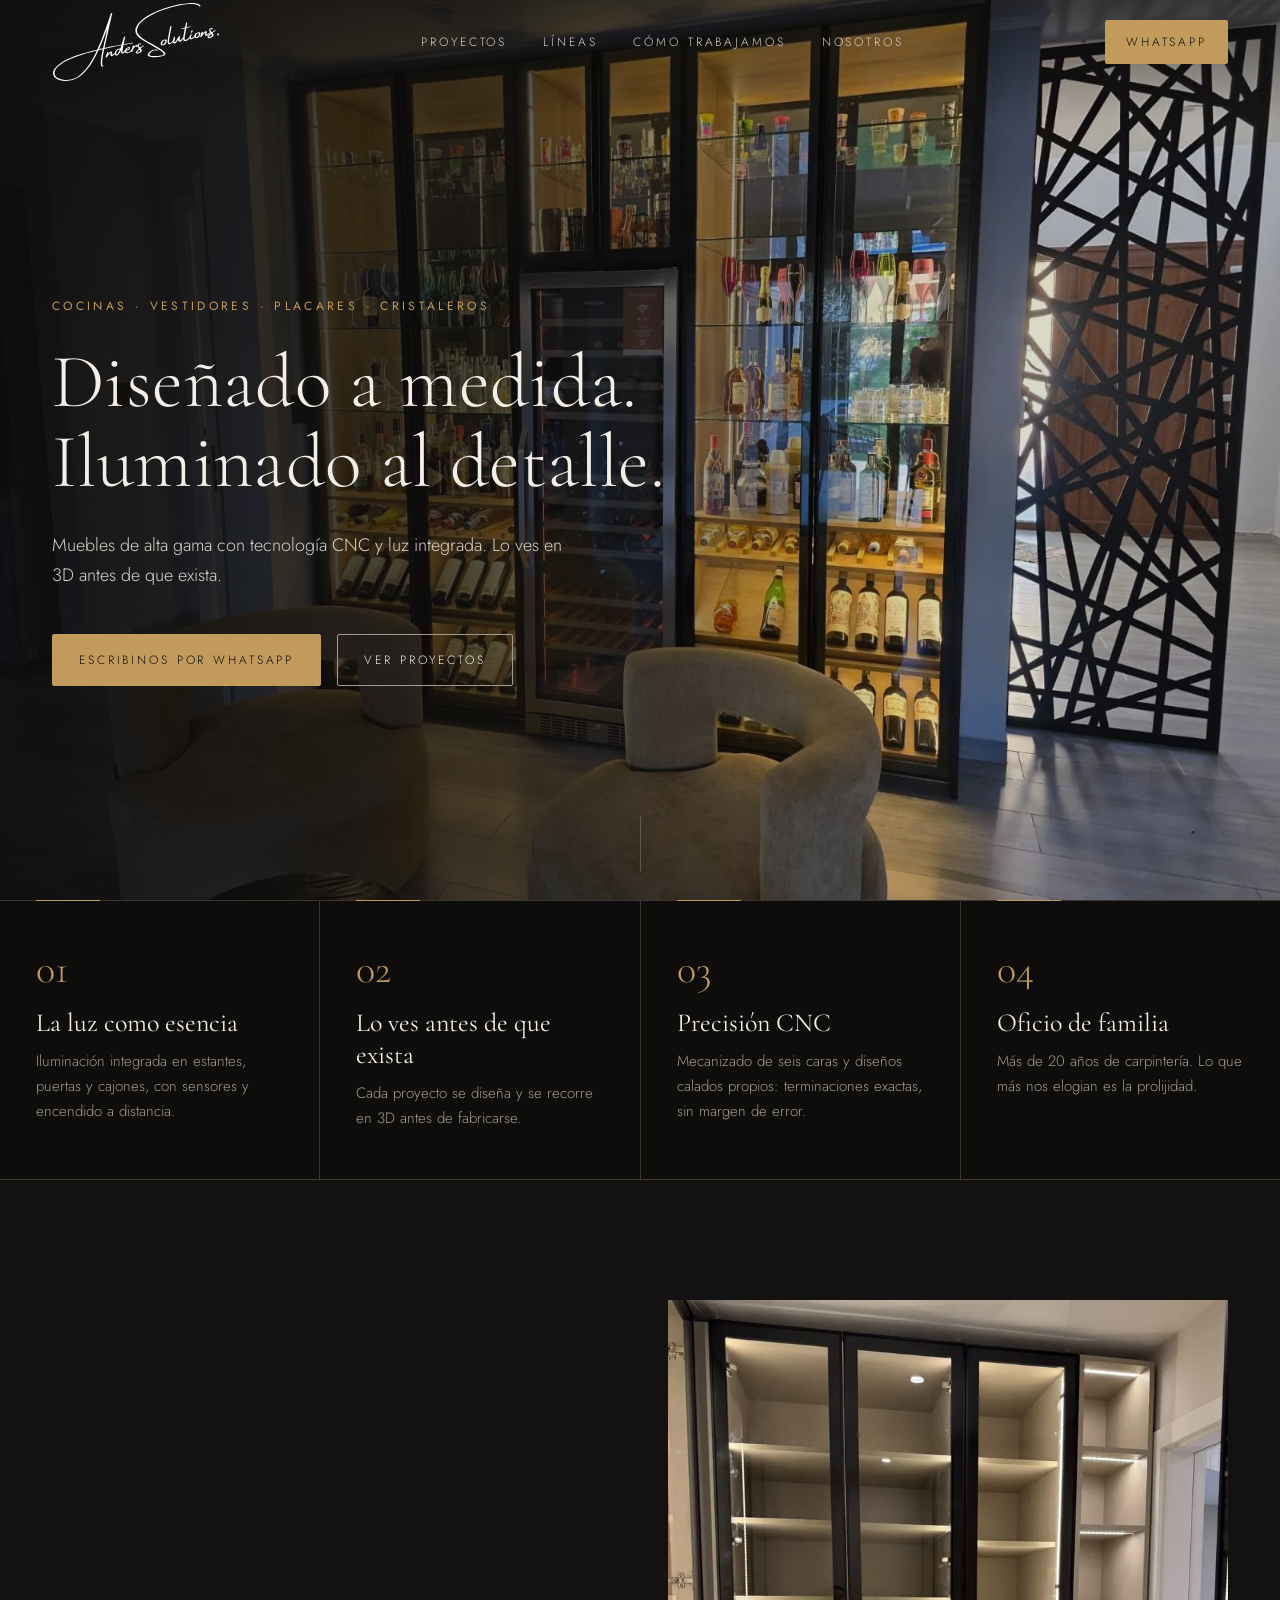
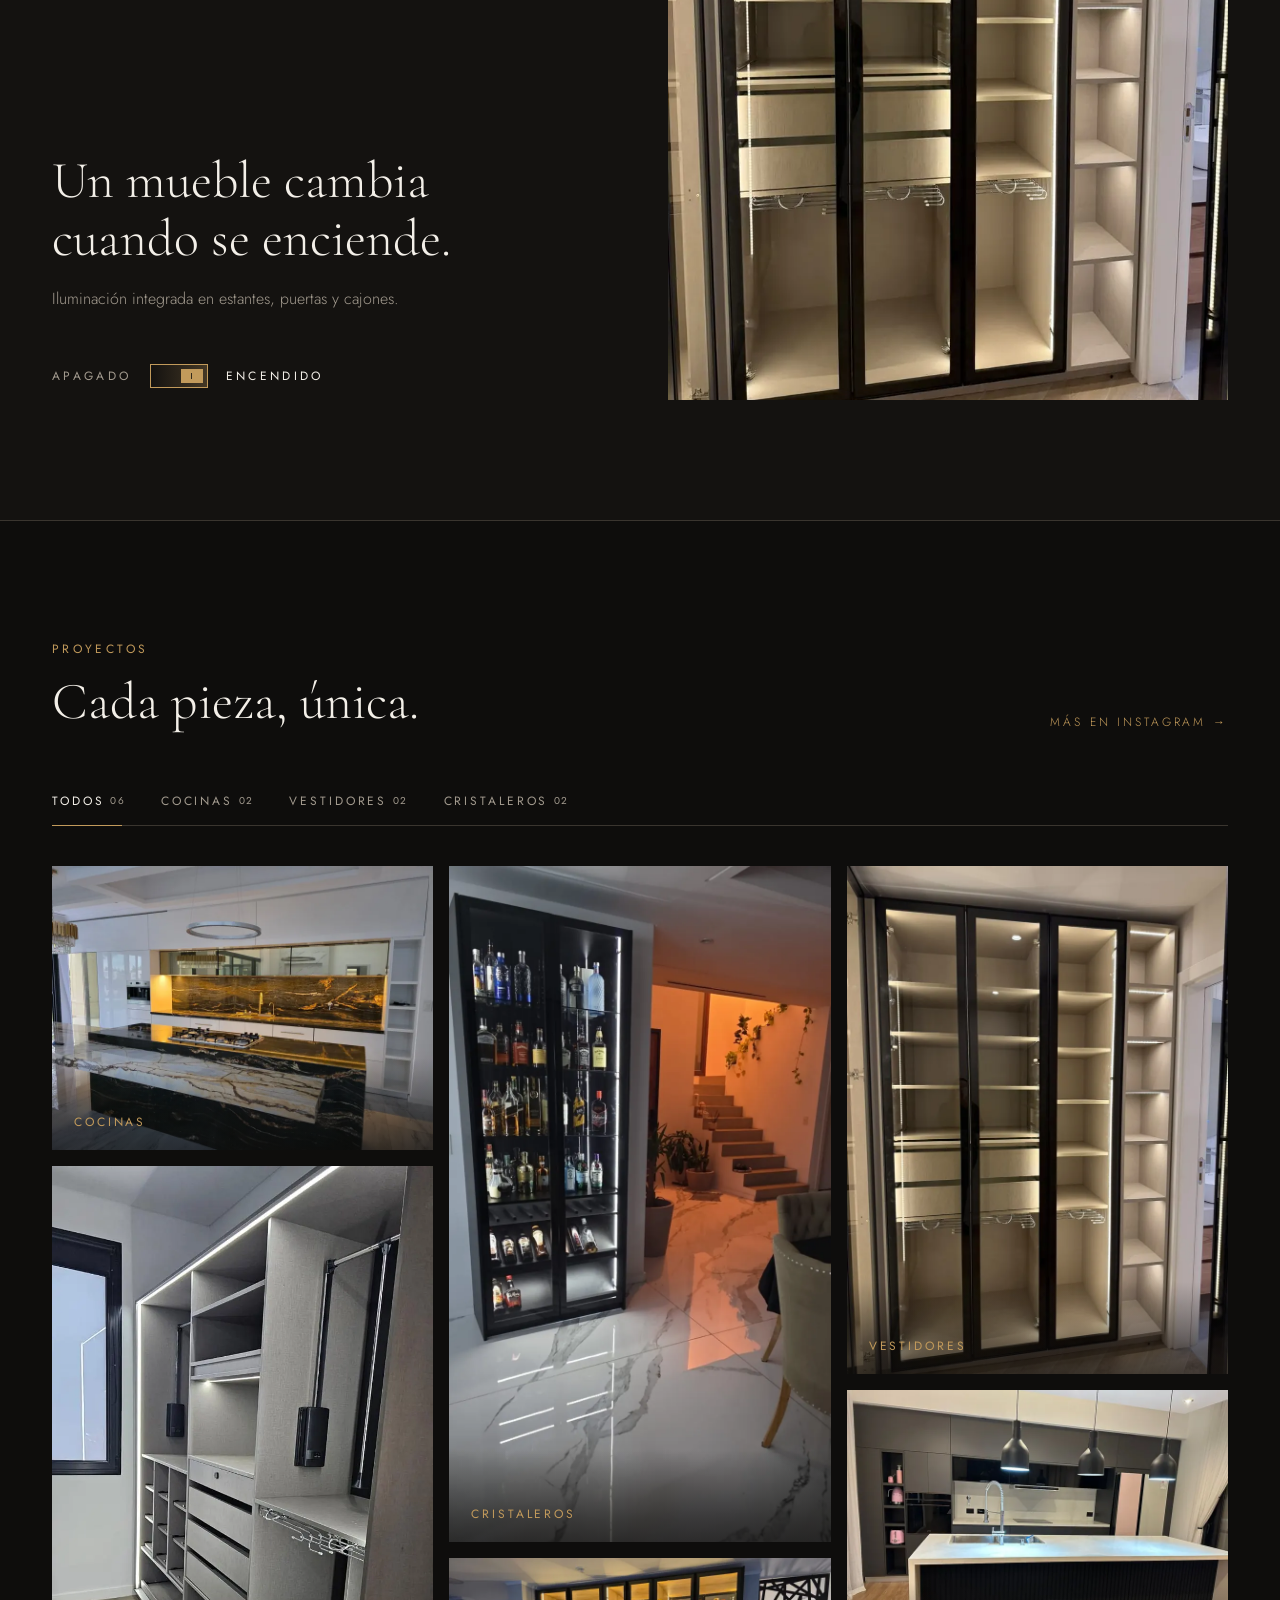
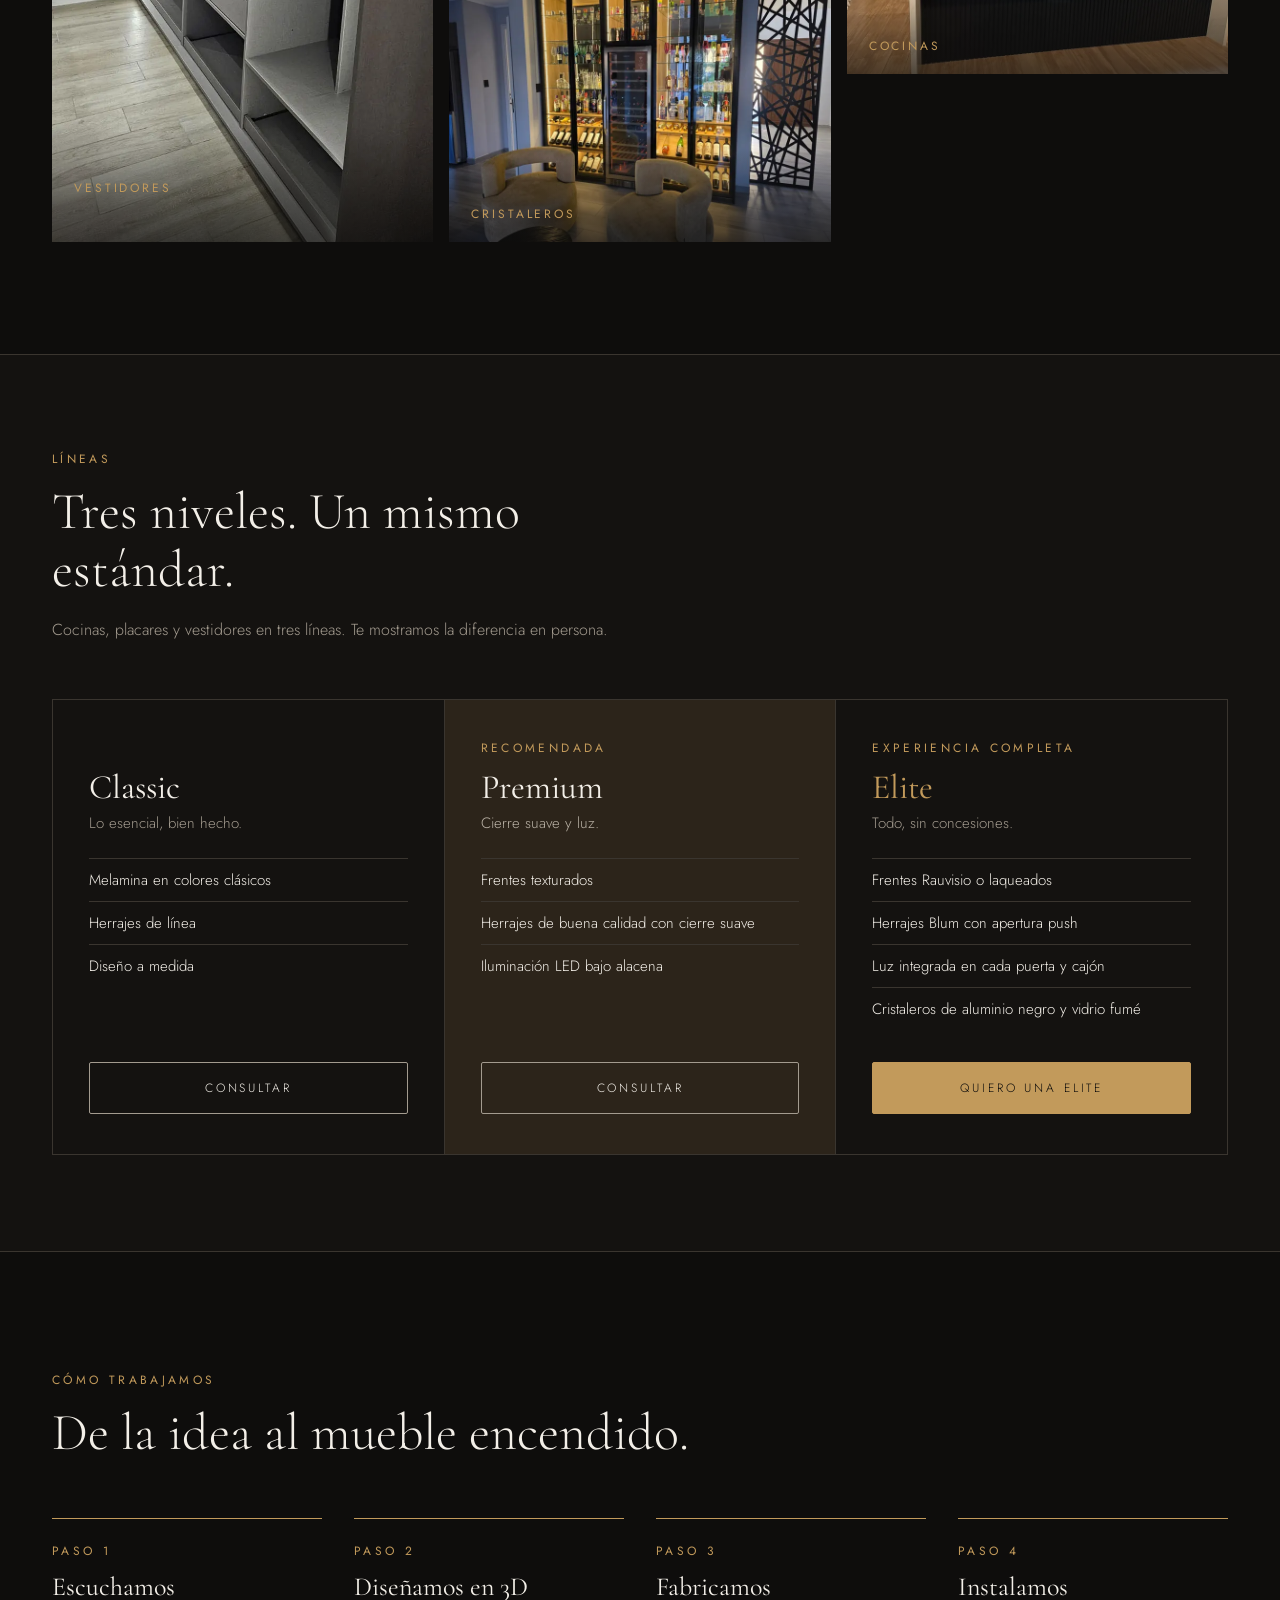
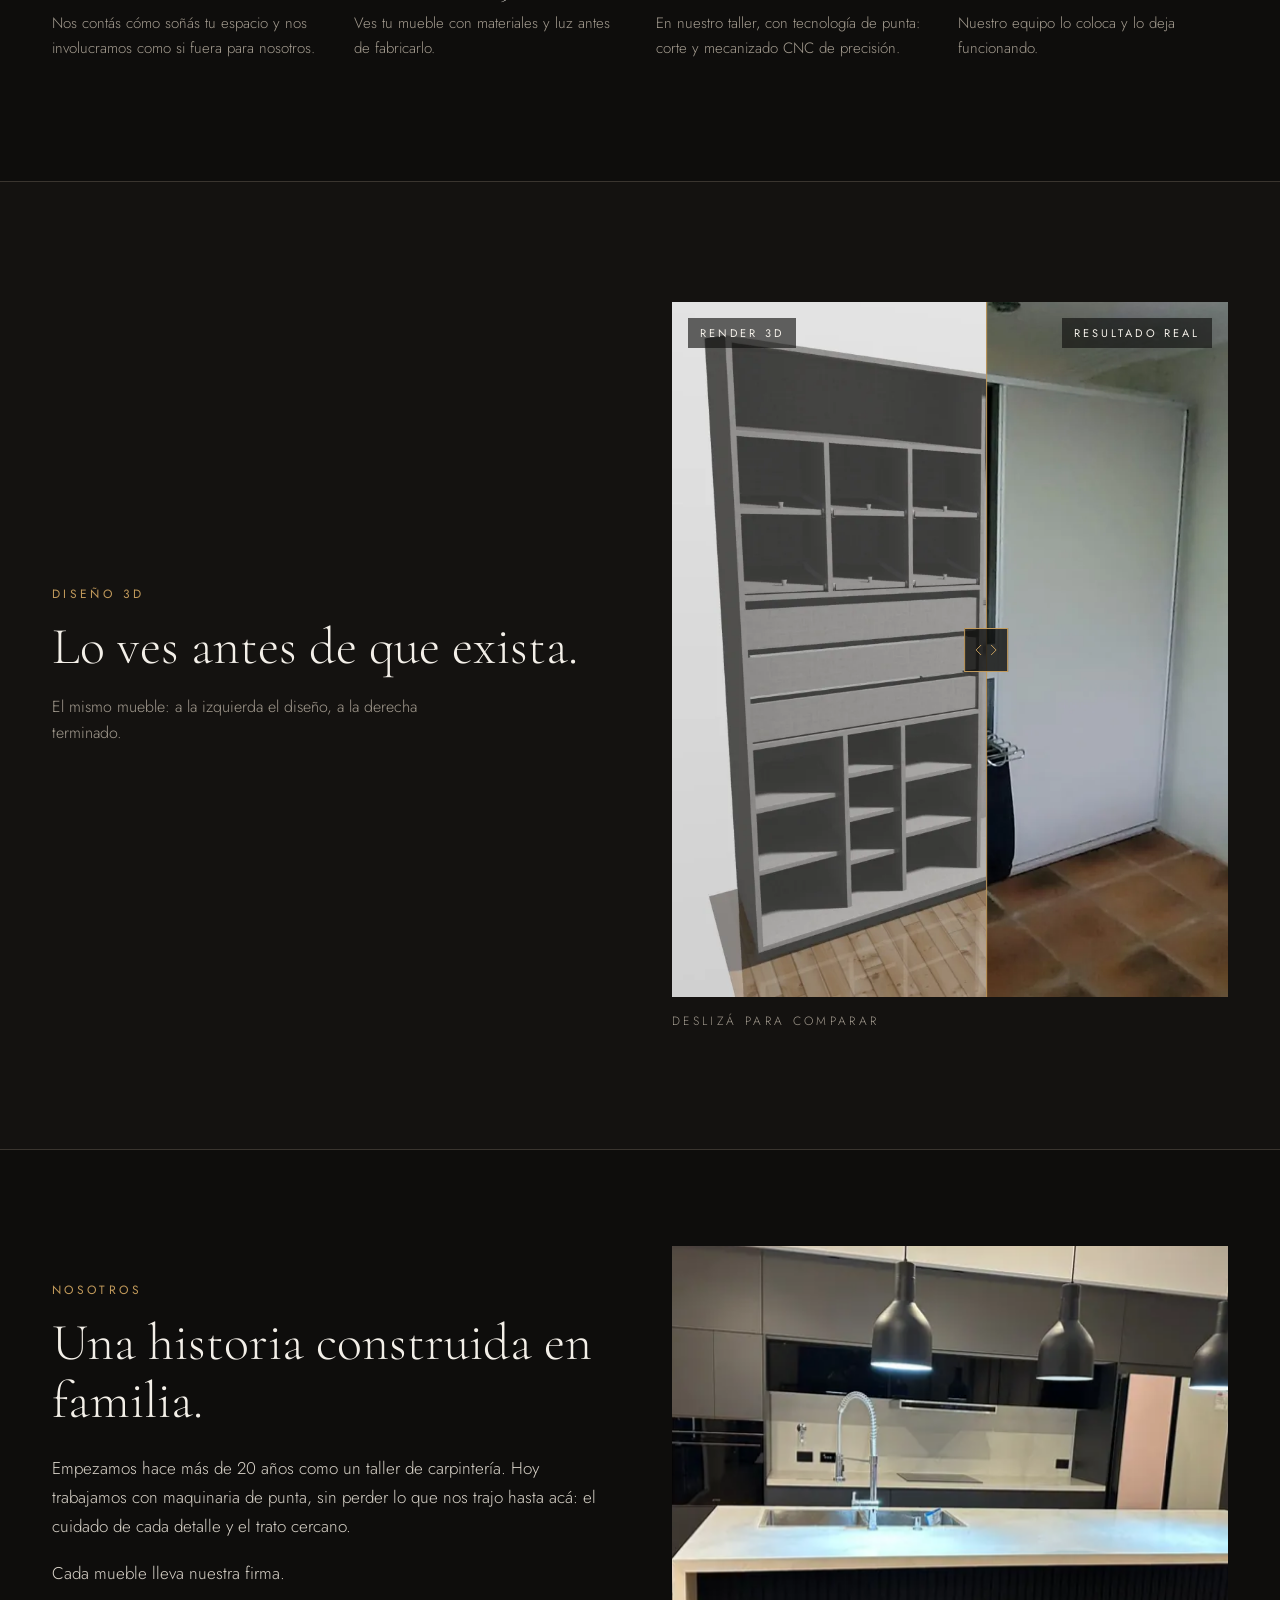
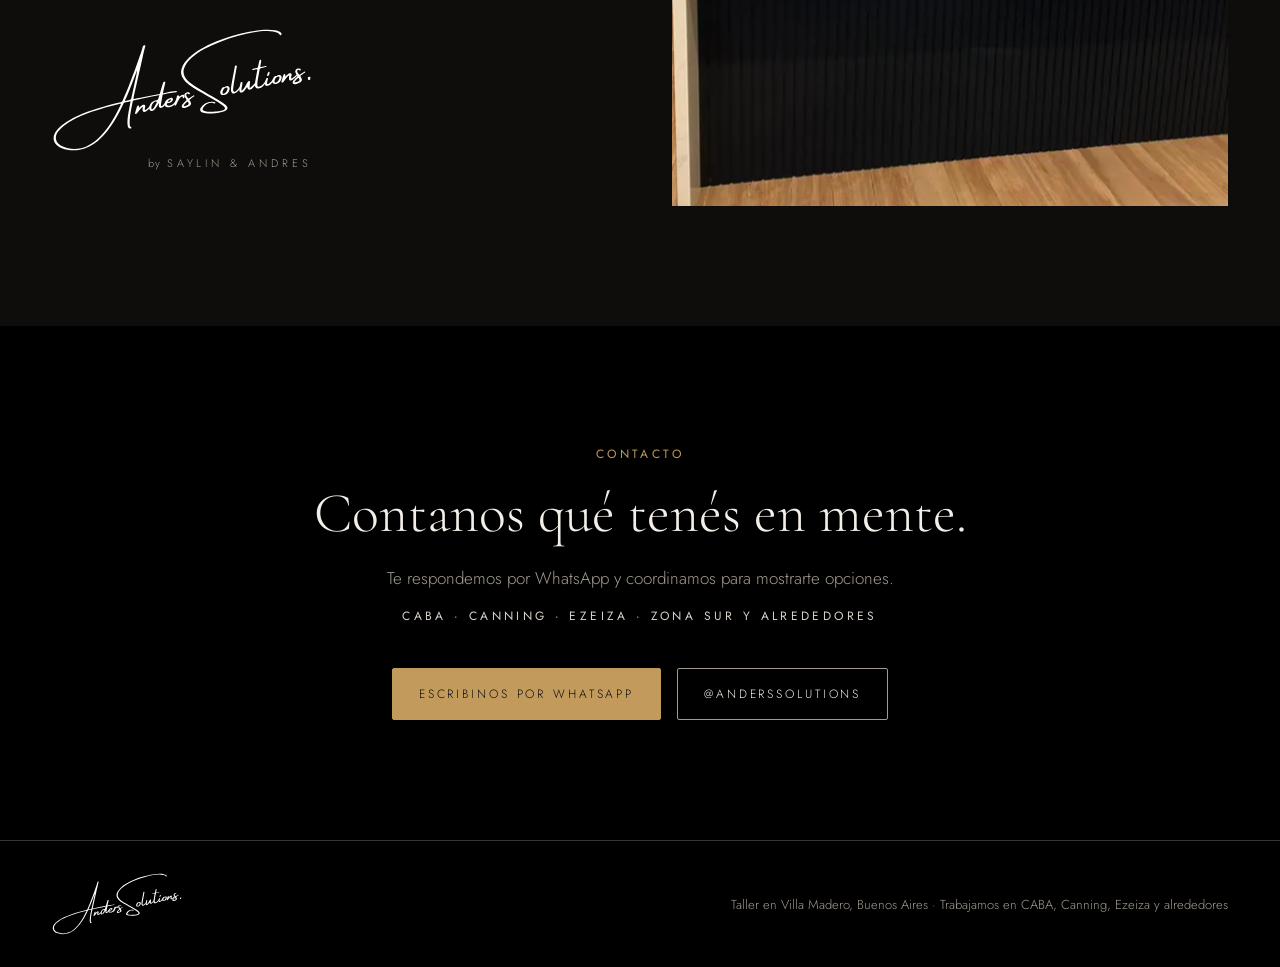
==== index.html @ 8dcca41d "Web más visual y dinámica: animaciones, menú móvil, galería, luz y comparador 3D - CSS y JS en archi" ====
<!doctype html>
<html lang="es">
<head>
<meta charset="utf-8">
<meta name="viewport" content="width=device-width, initial-scale=1">
<title>AndersSolutions — Muebles a medida de alta gama</title>
<meta name="description" content="Muebles de cocina, vestidores, placares y cristaleros a medida, de alta gama. Tecnología CNC, luz integrada y diseño en 3D. CABA, Canning, Ezeiza y zona sur.">
<meta name="theme-color" content="#0e0d0c">
<link rel="icon" type="image/png" href="img/favicon.png">
<link rel="canonical" href="https://anderssolutions.com.ar/">
<link rel="preload" as="image" href="img/cristalero-vinoteca-calido-1600.webp" type="image/webp" media="(min-width: 761px)">
<link rel="preload" as="image" href="img/cristalero-vinoteca-calido-800.webp" type="image/webp" media="(max-width: 760px)">
<link rel="apple-touch-icon" href="img/apple-touch-icon.png">
<meta property="og:type" content="website">
<meta property="og:title" content="AndersSolutions — Diseñado a medida. Iluminado al detalle.">
<meta property="og:description" content="Muebles de cocina, vestidores, placares y cristaleros a medida, de alta gama. Tecnología CNC, luz integrada y diseño en 3D. CABA, Canning, Ezeiza y zona sur.">
<meta property="og:image" content="https://anderssolutions.com.ar/img/og.jpg">
<meta property="og:url" content="https://anderssolutions.com.ar/">
<meta property="og:locale" content="es_AR">
<script>(function(d){d.classList.add('js');setTimeout(function(){if(!window.AS){d.classList.remove('js')}},4000)})(document.documentElement)</script>
<link rel="preconnect" href="https://fonts.googleapis.com">
<link href="https://fonts.googleapis.com/css2?family=Cormorant+Garamond:wght@300;400;500&amp;family=Jost:wght@300;400;500&amp;display=swap" rel="stylesheet">
<link rel="stylesheet" href="css/site.css">
<link rel="stylesheet" href="css/galeria.css">
<link rel="stylesheet" href="css/interactivos.css">
<script type="application/ld+json">{"@context": "https://schema.org", "@type": "HomeAndConstructionBusiness", "name": "AndersSolutions", "description": "Muebles de cocina, vestidores, placares y cristaleros a medida, de alta gama, con tecnología CNC y luz integrada.", "url": "https://anderssolutions.com.ar/", "logo": "https://anderssolutions.com.ar/img/favicon.png", "image": "https://anderssolutions.com.ar/img/og.jpg", "telephone": "+5491121872121", "address": {"@type": "PostalAddress", "addressLocality": "Villa Madero", "addressRegion": "Buenos Aires", "addressCountry": "AR"}, "areaServed": ["Ciudad Autónoma de Buenos Aires", "Canning", "Ezeiza", "Villa Madero"], "sameAs": ["https://instagram.com/anderssolutions"]}</script>
</head>
<body>
<div class="page">

<header class="site-header">
<div class="wrap header-bar">
<a class="brand" href="#inicio" aria-label="AndersSolutions — inicio"><span class="wm wm--header"></span></a>
<nav class="nav" aria-label="Principal">
<a href="#proyectos">Proyectos</a>
<a href="#lineas">Líneas</a>
<a href="#proceso">Cómo trabajamos</a>
<a href="#nosotros">Nosotros</a>
</nav>
<div class="header-actions">
<a class="btn btn-pri btn-header" href="https://wa.me/5491121872121?text=Hola%2C%20quiero%20consultar%20por%20un%20mueble%20a%20medida." target="_blank" rel="noopener">WhatsApp</a>
<button class="nav-toggle" type="button" aria-expanded="false" aria-controls="menu-movil" aria-label="Abrir menú"><span class="nav-toggle-bar" aria-hidden="true"></span><span class="nav-toggle-bar" aria-hidden="true"></span></button>
</div>
</div>
</header>

<nav class="mobile-menu" id="menu-movil" aria-label="Menú">
<div class="mobile-menu-links">
<a href="#proyectos" style="--i:0">Proyectos</a>
<a href="#lineas" style="--i:1">Líneas</a>
<a href="#proceso" style="--i:2">Cómo trabajamos</a>
<a href="#nosotros" style="--i:3">Nosotros</a>
</div>
<a class="btn btn-pri mobile-menu-cta" style="--i:4" href="https://wa.me/5491121872121?text=Hola%2C%20quiero%20consultar%20por%20un%20mueble%20a%20medida." target="_blank" rel="noopener">Escribinos por WhatsApp</a>
</nav>

<main id="contenido">

<section id="inicio" class="hero">
<div class="hero-media" aria-hidden="true">
<div class="hero-bg"></div>
<!--
  VIDEO DE PORTADA (opcional, hoy desactivado)
  Para activarlo:
   1. Subir los archivos a la carpeta video/ con estos nombres exactos:
        video/portada.webm  (VP9, primero: más liviano)
        video/portada.mp4   (H.264, respaldo para Safari/iPhone)
      Recomendado: 8 a 15 segundos en loop, sin audio, 1280x720 o 1920x1080,
      menos de 3 MB cada uno, plano lento y oscuro a la izquierda (ahí va el texto).
   2. Borrar las dos líneas de apertura y cierre de este comentario, dejando solo la etiqueta video.
  El video se carga desde js/site.js (atributo data-src): NO se descarga si el visitante
  tiene activado "reducir movimiento" (prefers-reduced-motion) o "ahorro de datos" (Save-Data).
  Mientras carga se ve la foto de fondo; el video aparece con un fundido cuando empieza a reproducirse.
  Se mantiene detrás del degradado oscuro, así el texto sigue legible.

<video class="hero-video" data-hero-video muted loop playsinline autoplay preload="metadata" poster="img/cristalero-vinoteca-calido-1600.webp">
<source data-src="video/portada.webm" type="video/webm">
<source data-src="video/portada.mp4" type="video/mp4">
</video>
-->
<div class="hero-shade"></div>
</div>
<div class="wrap hero-wrap">
<div class="hero-content">
<p class="label hero-label">Cocinas · Vestidores · Placares · Cristaleros</p>
<h1 class="serif h1 hero-title"><span class="hero-line">Diseñado a medida.</span><br><span class="hero-line">Iluminado al detalle.</span></h1>
<p class="hero-text">Muebles de alta gama con tecnología CNC y luz integrada. Lo ves en 3D antes de que exista.</p>
<div class="btn-row hero-actions">
<a class="btn btn-pri" href="https://wa.me/5491121872121?text=Hola%2C%20quiero%20consultar%20por%20un%20mueble%20a%20medida." target="_blank" rel="noopener">Escribinos por WhatsApp</a>
<a class="btn" href="#proyectos">Ver proyectos</a>
</div>
</div>
</div>
<span class="hero-scroll" aria-hidden="true"><span class="hero-scroll-dot"></span></span>
</section>

<section class="section-features" aria-label="Lo que nos distingue">
<div class="g4" data-reveal-group>
<div class="feature">
<p class="serif feature-num">01</p>
<h2 class="serif title-sm">La luz como esencia</h2>
<p class="text-sm">Iluminación integrada en estantes, puertas y cajones, con sensores y encendido a distancia.</p>
</div>
<div class="feature">
<p class="serif feature-num">02</p>
<h2 class="serif title-sm">Lo ves antes de que exista</h2>
<p class="text-sm">Cada proyecto se diseña y se recorre en 3D antes de fabricarse.</p>
</div>
<div class="feature">
<p class="serif feature-num">03</p>
<h2 class="serif title-sm">Precisión CNC</h2>
<p class="text-sm">Mecanizado de seis caras y diseños calados propios: terminaciones exactas, sin margen de error.</p>
</div>
<div class="feature">
<p class="serif feature-num">04</p>
<h2 class="serif title-sm">Oficio de familia</h2>
<p class="text-sm">Más de 20 años de carpintería. Lo que más nos elogian es la prolijidad.</p>
</div>
</div>
</section>

<!--
  ======================================================================
  SECCIÓN "ENCENDÉ LA LUZ"  (pilar de marca: La luz como esencia)

  CÓMO FUNCIONA
  - Cada mueble es un <figure class="luz-pieza"> con UNA foto encendida
    (img.luz-img-on). El JS crea debajo la capa "apagado".
  - Sin JS se ve la foto encendida y el interruptor queda oculto.

  HOY (sin fotos apagadas reales): el estado apagado se SIMULA con la misma
  foto encendida oscurecida por CSS. Para centrar el oscurecimiento y el
  brillo sobre el mueble se usa --luz-foco (posición x y, en %).

  CUANDO TENGAN EL PAR REAL (misma toma, mismo encuadre, luces apagadas):
  1. Guardar las fotos en img/, por ejemplo:
       img/NOMBRE-apagado-800.webp  y  img/NOMBRE-apagado-1600.webp
  2. Agregar al <figure class="luz-pieza"> el atributo:
       data-off="img/NOMBRE-apagado-1600.webp"
     y, opcional, para que el celular baje la versión liviana:
       data-off-srcset="img/NOMBRE-apagado-800.webp 800w, img/NOMBRE-apagado-1600.webp 1600w"
  Con data-off presente se usa la foto real y la simulación se desactiva sola.

  VARIOS MUEBLES: copiar el <figure class="luz-pieza"> completo dentro de
  .luz-marco, con su data-nombre (se usa para el selector) y agregarle el
  atributo hidden a todos menos el primero. Con un solo mueble no aparece
  ningún selector; con dos o más aparecen miniaturas debajo del interruptor.

  PROPORCIÓN: 4:5 en celular. En escritorio, con la clase luz-vertical en
  <section> la foto es 4:5 (ideal para vestidores y placares); sin esa clase
  es 4:3 (cocinas, cristaleros horizontales). Se puede forzar con
  --luz-ratio-movil y --luz-ratio en .luz-marco. Encuadre de cada foto con
  --luz-pos (object-position).
  ======================================================================
-->
<section id="luz" class="luz-seccion luz-vertical" aria-labelledby="luz-titulo">
  <div class="wrap luz-grid">
    <div class="luz-texto" data-reveal-group>
      <p class="label luz-label">La luz como esencia</p>
      <h2 id="luz-titulo" class="serif h2 luz-titulo">Un mueble cambia cuando se enciende.</h2>
      <p class="luz-apoyo">Iluminación integrada en estantes, puertas y cajones.</p>
    </div>

    <div class="luz-escena" data-reveal="fade">
      <div class="luz-marco">
        <figure class="luz-pieza" data-nombre="Vestidor de perfil negro" style="--luz-foco: 45% 50%; --luz-pos: 50% 55%;">
          <img class="luz-img-on" loading="lazy" decoding="async"
               src="img/vestidor-perfil-negro-calido-800.webp"
               srcset="img/vestidor-perfil-negro-calido-800.webp 800w, img/vestidor-perfil-negro-calido-1600.webp 1600w"
               sizes="(max-width: 899px) 100vw, 560px"
               width="1200" height="1600"
               alt="Vestidor con puertas de perfil negro y vidrio, con luz LED cálida en estantes y laterales">
        </figure>
      </div>
    </div>

    <div class="luz-controles" data-reveal="fade" data-reveal-delay="300" hidden>
      <button type="button" class="luz-interruptor" role="switch" aria-checked="true" aria-label="Luz del mueble">
        <span class="luz-estado luz-estado-off" aria-hidden="true">Apagado</span>
        <span class="luz-llave" aria-hidden="true"><span class="luz-palanca"></span></span>
        <span class="luz-estado luz-estado-on" aria-hidden="true">Encendido</span>
      </button>
    </div>
  </div>
</section>

<section id="proyectos" class="section-projects">
<div class="wrap">
<div class="projects-head">
<div data-reveal-group>
<p class="label label--section">Proyectos</p>
<h2 class="serif h2">Cada pieza, única.</h2>
</div>
<a class="link-more" href="https://instagram.com/anderssolutions" target="_blank" rel="noopener" data-reveal="fade" data-reveal-delay="240">Más en Instagram →</a>
</div>
<!--
  GALERÍA DE PROYECTOS — cómo agregar una foto
  ============================================
  1. Prepará dos versiones de la foto en formato .webp y subilas a la carpeta img/:
       img/NOMBRE-800.webp    (800 px de ancho)
       img/NOMBRE-1600.webp   (1600 px de ancho; se usa en el visor a pantalla completa)
     NOMBRE: en minúsculas, sin espacios ni acentos. Ej.: placar-roble-puertas-corredizas
  2. Copiá uno de los bloques <figure> ... </figure> de abajo y pegalo donde quieras
     que aparezca (el orden de los bloques es el orden en la galería).
  3. En la copia cambiá:
       - data-cat: la categoría, tal cual se va a ver en el filtro
         (Cocinas, Vestidores, Placares o Cristaleros). Si escribís una categoría
         nueva, el botón de filtro aparece solo.
       - NOMBRE en src y en srcset (las dos veces).
       - width y height: el tamaño real en píxeles de la versión -1600
         (por ejemplo 1600 y 1200 si es horizontal, 1200 y 1600 si es vertical).
       - alt: una descripción de lo que se ve en la foto (para buscadores y lectores de pantalla).
       - figcaption: la categoría en <span class="gal-cat"> y una frase corta en <span class="gal-desc">.
  4. No hace falta tocar el CSS ni el JavaScript.
-->
<div class="gal-galeria" data-galeria data-reveal>
<div class="gal-grid">

<figure class="gal-item" data-cat="Cocinas">
<img src="img/cocina-marmol-luz-calida-800.webp" srcset="img/cocina-marmol-luz-calida-800.webp 800w, img/cocina-marmol-luz-calida-1600.webp 1600w" sizes="(max-width: 1000px) 50vw, 400px" width="1600" height="1200" loading="lazy" decoding="async" alt="Cocina blanca con mesada de mármol negro y luz cálida bajo alacenas">
<figcaption><span class="gal-cat">Cocinas</span> <span class="gal-desc">Mármol negro y luz cálida bajo alacenas</span></figcaption>
</figure>

<figure class="gal-item" data-cat="Cristaleros">
<img src="img/cristalero-bar-negro-800.webp" srcset="img/cristalero-bar-negro-800.webp 800w, img/cristalero-bar-negro-1600.webp 1600w" sizes="(max-width: 1000px) 50vw, 400px" width="900" height="1600" loading="lazy" decoding="async" alt="Cristalero bar negro con iluminación lateral">
<figcaption><span class="gal-cat">Cristaleros</span> <span class="gal-desc">Bar negro con iluminación lateral</span></figcaption>
</figure>

<figure class="gal-item" data-cat="Vestidores">
<img src="img/vestidor-perfil-negro-calido-800.webp" srcset="img/vestidor-perfil-negro-calido-800.webp 800w, img/vestidor-perfil-negro-calido-1600.webp 1600w" sizes="(max-width: 1000px) 50vw, 400px" width="1200" height="1600" loading="lazy" decoding="async" alt="Vestidor con puertas de perfil negro, vidrio y luz LED cálida">
<figcaption><span class="gal-cat">Vestidores</span> <span class="gal-desc">Perfil negro, vidrio y luz LED cálida</span></figcaption>
</figure>

<figure class="gal-item" data-cat="Vestidores">
<img src="img/vestidor-gris-luz-perimetral-800.webp" srcset="img/vestidor-gris-luz-perimetral-800.webp 800w, img/vestidor-gris-luz-perimetral-1600.webp 1600w" sizes="(max-width: 1000px) 50vw, 400px" width="720" height="1280" loading="lazy" decoding="async" alt="Vestidor en tono gris con iluminación LED perimetral y percheros rebatibles">
<figcaption><span class="gal-cat">Vestidores</span> <span class="gal-desc">Gris con luz perimetral y percheros rebatibles</span></figcaption>
</figure>

<figure class="gal-item" data-cat="Cocinas">
<img src="img/cocina-isla-varillada-800.webp" srcset="img/cocina-isla-varillada-800.webp 800w, img/cocina-isla-varillada-1600.webp 1600w" sizes="(max-width: 1000px) 50vw, 400px" width="1600" height="1200" loading="lazy" decoding="async" alt="Cocina grafito con isla de frente varillado y mesada blanca">
<figcaption><span class="gal-cat">Cocinas</span> <span class="gal-desc">Grafito, isla varillada y mesada blanca</span></figcaption>
</figure>

<figure class="gal-item" data-cat="Cristaleros">
<img src="img/cristalero-vinoteca-calido-800.webp" srcset="img/cristalero-vinoteca-calido-800.webp 800w, img/cristalero-vinoteca-calido-1600.webp 1600w" sizes="(max-width: 1000px) 50vw, 400px" width="1600" height="1200" loading="lazy" decoding="async" alt="Cristalero de perfil negro con vinoteca integrada, estantes de vidrio y luz cálida">
<figcaption><span class="gal-cat">Cristaleros</span> <span class="gal-desc">Vinoteca integrada y luz cálida</span></figcaption>
</figure>

</div>
</div>
</div>
</section>

<section id="lineas" class="section-lines">
<div class="wrap">
<div class="section-intro lines-intro" data-reveal-group>
<p class="label label--section">Líneas</p>
<h2 class="serif h2">Tres niveles. Un mismo estándar.</h2>
<p class="text-intro">Cocinas, placares y vestidores en tres líneas. Te mostramos la diferencia en persona.</p>
</div>
<div class="g3 line" data-reveal-group>
<div class="tier">
<p class="label tier-tag"></p>
<h3 class="serif tier-name">Classic</h3>
<p class="tier-sub">Lo esencial, bien hecho.</p>
<ul class="tier-list">
<li>Melamina en colores clásicos</li>
<li>Herrajes de línea</li>
<li>Diseño a medida</li>
</ul>
<a class="btn btn-block" href="#contacto">Consultar</a>
</div>
<div class="tier tier--premium">
<p class="label tier-tag">Recomendada</p>
<h3 class="serif tier-name">Premium</h3>
<p class="tier-sub">Cierre suave y luz.</p>
<ul class="tier-list">
<li>Frentes texturados</li>
<li>Herrajes de buena calidad con cierre suave</li>
<li>Iluminación LED bajo alacena</li>
</ul>
<a class="btn btn-block" href="#contacto">Consultar</a>
</div>
<div class="tier tier--elite">
<p class="label tier-tag">Experiencia completa</p>
<h3 class="serif tier-name">Elite</h3>
<p class="tier-sub">Todo, sin concesiones.</p>
<ul class="tier-list">
<li>Frentes Rauvisio o laqueados</li>
<li>Herrajes Blum con apertura push</li>
<li>Luz integrada en cada puerta y cajón</li>
<li>Cristaleros de aluminio negro y vidrio fumé</li>
</ul>
<a class="btn btn-pri btn-block" href="#contacto">Quiero una Elite</a>
</div>
</div>
</div>
</section>

<section id="proceso" class="section-process">
<div class="wrap">
<div class="process-intro" data-reveal-group>
<p class="label label--section">Cómo trabajamos</p>
<h2 class="serif h2">De la idea al mueble encendido.</h2>
</div>
<ol class="steps" data-reveal-group data-steps>
<li class="step">
<p class="label step-label">Paso 1</p>
<h3 class="serif title-sm">Escuchamos</h3>
<p class="text-sm">Nos contás cómo soñás tu espacio y nos involucramos como si fuera para nosotros.</p>
</li>
<li class="step">
<p class="label step-label">Paso 2</p>
<h3 class="serif title-sm">Diseñamos en 3D</h3>
<p class="text-sm">Ves tu mueble con materiales y luz antes de fabricarlo.</p>
</li>
<li class="step">
<p class="label step-label">Paso 3</p>
<h3 class="serif title-sm">Fabricamos</h3>
<p class="text-sm">En nuestro taller, con tecnología de punta: corte y mecanizado CNC de precisión.</p>
</li>
<li class="step">
<p class="label step-label">Paso 4</p>
<h3 class="serif title-sm">Instalamos</h3>
<p class="text-sm">Nuestro equipo lo coloca y lo deja funcionando.</p>
</li>
</ol>
</div>
</section>

<!--
  ======================================================================
  SECCIÓN "LO VES EN 3D ANTES DE QUE EXISTA"  (comparador render / foto real)

  ACTIVA con un par de prueba (placard gris). Para ocultarla, agregar hidden a <section>.
  El render se alineó con la foto por perspectiva, así coinciden al deslizar.

  PARA ACTIVARLA:
  1. Exportar el render 3D y sacar la foto real del mueble terminado desde
     el MISMO punto de vista y con el MISMO encuadre (si no, no coinciden
     al deslizar). Guardar en img/:
       img/render-NOMBRE-800.webp   img/render-NOMBRE-1600.webp   (render 3D)
       img/NOMBRE-800.webp          img/NOMBRE-1600.webp          (foto real)
     Las dos con la misma proporción (idealmente 16:9 o 4:3).
  2. Reemplazar NOMBRE en las rutas de abajo (src y srcset de las dos imágenes)
     y completar los textos alt y data-nombre.
  3. Borrar el atributo hidden de <section id="render" ...>.

  VARIOS PARES: copiar el <figure class="cmp-par"> completo dentro de
  .cmp-escena y agregarle hidden a todos menos el primero. Con dos o más
  aparecen miniaturas para cambiar de mueble; con uno solo, no.

  PROPORCIÓN: 4:5 en celular y 16:9 en escritorio (se cambia con
  --cmp-ratio-movil y --cmp-ratio en .cmp-escena). Encuadre con --cmp-obj.
  ======================================================================
-->
<section id="render" class="cmp-seccion cmp-vertical" aria-labelledby="cmp-titulo">
  <div class="wrap">
    <div class="cmp-cabecera" data-reveal-group>
      <p class="label cmp-label">Diseño 3D</p>
      <h2 id="cmp-titulo" class="serif h2 cmp-titulo">Lo ves antes de que exista.</h2>
      <p class="cmp-apoyo">El mismo mueble: a la izquierda el diseño, a la derecha terminado.</p>
    </div>

    <div class="cmp-escena" data-reveal="fade">
      <figure class="cmp-par" data-nombre="Placard gris">
        <img class="cmp-img" loading="lazy" decoding="async"
             src="img/placard-gris-800.webp"
             srcset="img/placard-gris-800.webp 800w, img/placard-gris-1600.webp 1600w"
             sizes="(max-width: 900px) 100vw, 560px"
             width="1600" height="2001"
             alt="Placard gris con cajones, estantes y pantalonero, terminado e instalado">
        <span class="cmp-etiqueta cmp-etiqueta-real" aria-hidden="true">Resultado real</span>
        <div class="cmp-capa-render">
          <img class="cmp-img" loading="lazy" decoding="async"
               src="img/render-placard-gris-800.webp"
               srcset="img/render-placard-gris-800.webp 800w, img/render-placard-gris-1600.webp 1600w"
               sizes="(max-width: 900px) 100vw, 560px"
               width="1600" height="2001"
               alt="Render 3D del mismo placard antes de fabricarse">
          <span class="cmp-etiqueta cmp-etiqueta-render" aria-hidden="true">Render 3D</span>
        </div>
        <input class="cmp-rango" type="range" min="0" max="100" step="1" value="50"
               aria-label="Comparar render 3D y resultado real">
        <span class="cmp-manija" aria-hidden="true">
          <span class="cmp-linea"></span>
          <span class="cmp-tirador">
            <svg viewBox="0 0 22 12" fill="none" stroke="currentColor" stroke-width="1" aria-hidden="true"><path d="M6 1 1 6l5 5M16 1l5 5-5 5"/></svg>
          </span>
        </span>
      </figure>
    </div>

    <div class="cmp-controles">
      <p class="cmp-ayuda" aria-hidden="true">Deslizá para comparar</p>
    </div>
  </div>
</section>

<section id="nosotros" class="section-about">
<div class="wrap split">
<div class="about-text" data-reveal-group>
<p class="label label--section">Nosotros</p>
<h2 class="serif h2">Una historia construida en familia.</h2>
<p class="lead">Empezamos hace más de 20 años como un taller de carpintería. Hoy trabajamos con maquinaria de punta, sin perder lo que nos trajo hasta acá: el cuidado de cada detalle y el trato cercano.</p>
<p class="lead lead--last">Cada mueble lleva nuestra firma.</p>
<div class="signature">
<span class="wm wm--signature" role="img" aria-label="AndersSolutions"></span>
<span class="signature-by"><span class="signature-by-small">by</span>Saylin &amp; Andres</span>
</div>
</div>
<!-- PENDIENTE: esta foto (cocina-isla-varillada) también está en la galería de Proyectos. Reemplazar por una foto propia de Nosotros (taller, equipo o detalle de oficio). -->
<figure class="about-media" data-reveal="fade" data-parallax>
<img loading="lazy" src="img/cocina-isla-varillada-800.webp" srcset="img/cocina-isla-varillada-800.webp 800w, img/cocina-isla-varillada-1600.webp 1600w" sizes="(max-width: 760px) 100vw, 50vw" width="1600" height="1200" decoding="async" alt="Cocina grafito con isla varillada">
</figure>
</div>
</section>

<section id="contacto" class="section-contact">
<div class="wrap" data-reveal-group>
<p class="label contact-label">Contacto</p>
<h2 class="serif h2 h2--lg">Contanos qué tenés en mente.</h2>
<p class="contact-text">Te respondemos por WhatsApp y coordinamos para mostrarte opciones.</p>
<p class="label contact-zones">CABA · Canning · Ezeiza · Zona sur y alrededores</p>
<div class="btn-row btn-row--center">
<a class="btn btn-pri" href="https://wa.me/5491121872121?text=Hola%2C%20quiero%20consultar%20por%20un%20mueble%20a%20medida." target="_blank" rel="noopener">Escribinos por WhatsApp</a>
<a class="btn" href="https://instagram.com/anderssolutions" target="_blank" rel="noopener">@anderssolutions</a>
</div>
</div>
</section>

</main>

<footer class="site-footer">
<div class="wrap footer-bar">
<span class="wm wm--footer" role="img" aria-label="AndersSolutions"></span>
<p class="footer-text">Taller en Villa Madero, Buenos Aires · Trabajamos en CABA, Canning, Ezeiza y alrededores</p>
</div>
</footer>

</div>
<a class="wa-float" href="https://wa.me/5491121872121?text=Hola%2C%20quiero%20consultar%20por%20un%20mueble%20a%20medida." target="_blank" rel="noopener" aria-label="Escribinos por WhatsApp"><svg viewBox="0 0 24 24" fill="none" stroke="currentColor" stroke-width="1.8" stroke-linecap="round" stroke-linejoin="round" aria-hidden="true"><path d="M20 11.6a8.2 8.2 0 0 1-12.1 7.2L4 20l1.3-3.7A8.2 8.2 0 1 1 20 11.6z"/><path d="M9.2 8.6c.2-.4.5-.4.8-.4h.5c.2 0 .4.1.5.4l.6 1.5c.1.2 0 .5-.1.6l-.5.6c.6 1.1 1.4 1.9 2.5 2.5l.6-.5c.2-.2.4-.2.6-.1l1.5.6c.3.1.4.3.4.5v.5c0 .3-.1.6-.4.8-.6.4-1.4.5-2.2.2a8.6 8.6 0 0 1-4.7-4.7c-.3-.8-.2-1.6.2-2.3z"/></svg></a>
<script src="js/site.js" defer></script>
<script src="js/galeria.js" defer></script>
<script src="js/interactivos.js" defer></script>
</body>
</html>
---- css/site.css ----
/* =========================================================
   AndersSolutions — estilos base del sitio
   Dueño: index.html / css/site.css / js/site.js
   Movimiento: lento y contenido (600–900ms, var(--ease)).
   Solo se animan transform y opacity.
   ========================================================= */

:root{
  --bg:#0e0d0c;
  --bg-alt:#141210;
  --negro:#000;
  --texto:#f3efe8;
  --texto-2:#d8d2c8;
  --mudo:#a39b8f;
  --linea:#3a352f;
  --bronce:#c29a5b;
  --bronce-claro:#d4ae72;
  --premium:#2c241a;
  --serif:'Cormorant Garamond','Times New Roman',serif;
  --sans:'Jost','Helvetica Neue',Arial,sans-serif;
  --ease:cubic-bezier(.2,.7,.2,1);

  /* derivados internos */
  --header-h:84px;
  --superficie:#1a1816;   /* fondo de fotos mientras cargan */
  --dur:.9s;
  --reveal-shift:24px;
}

/* ---------- Base ---------- */
html{scroll-behavior:smooth}
section{scroll-margin-top:var(--header-h)}
body{margin:0;background:var(--bg);color:var(--texto);font-family:var(--sans);font-weight:300}
a{color:var(--texto);text-decoration:none}
a:hover{color:var(--bronce)}
.page{background:var(--bg);color:var(--texto);width:100%}

.wrap{max-width:1240px;margin:0 auto;padding:0 32px;box-sizing:border-box}
.label{font-size:12px;line-height:16px;letter-spacing:.28em;text-transform:uppercase;color:var(--bronce);font-weight:400}
.label--section{margin:0 0 16px}
.serif{font-family:var(--serif)}

/* ---------- Botones ---------- */
.btn{display:inline-block;font-family:inherit;font-size:12px;letter-spacing:.24em;text-transform:uppercase;padding:16px 26px;border-radius:2px;border:1px solid var(--mudo);color:var(--texto);background:transparent}
.btn:hover{border-color:var(--texto);color:var(--texto)}
.btn-pri{background:var(--bronce);border-color:var(--bronce);color:var(--bg)}
.btn-pri:hover{background:var(--bronce-claro);border-color:var(--bronce-claro);color:var(--bg)}
.btn-block{text-align:center}
.btn-header{padding:12px 20px}
.btn-row{display:flex;gap:16px;flex-wrap:wrap}
.btn-row--center{justify-content:center}
.btn:focus-visible,a:focus-visible,button:focus-visible{outline:2px solid var(--bronce);outline-offset:3px}

/* ---------- Tipografía ---------- */
.h1{margin:0;font-size:76px;line-height:80px;font-weight:300;letter-spacing:.005em}
.h2{margin:0;font-size:52px;line-height:58px;font-weight:300}
.h2--lg{font-size:56px;line-height:62px}
.title-sm{margin:0 0 8px;font-size:26px;line-height:32px;font-weight:400}
.text-sm{margin:0;font-size:15px;line-height:25px;color:var(--mudo)}
.text-intro{margin:0;font-size:16px;line-height:26px;color:var(--mudo)}
.lead{margin:0 0 18px;font-size:17px;line-height:29px;color:var(--texto-2)}
.lead--last{margin-bottom:40px}

/* ---------- Firma (wordmark) ---------- */
.wm{display:block;background:url(../img/anderssolutions-firma-blanca.svg) left center/contain no-repeat}
.wm--header{width:168px;height:80px}
.wm--signature{width:260px;height:124px}
.wm--footer{width:130px;height:62px}

/* ---------- Header ---------- */
.site-header{position:fixed;top:0;left:0;right:0;z-index:40}
/* Capa sólida (fondo + blur + filete). Se funde con opacity. */
.site-header::before{content:"";position:absolute;inset:0;z-index:-1;background:rgba(14,13,12,.84);-webkit-backdrop-filter:blur(16px) saturate(120%);backdrop-filter:blur(16px) saturate(120%);border-bottom:1px solid var(--linea);transition:opacity .7s var(--ease)}
/* Velo suave para legibilidad mientras el header es transparente sobre el hero */
.site-header::after{content:"";position:absolute;left:0;right:0;top:0;height:140%;z-index:-2;pointer-events:none;background:linear-gradient(180deg,rgba(14,13,12,.55),rgba(14,13,12,0));opacity:0;transition:opacity .7s var(--ease)}
.js .site-header:not(.is-solid)::before{opacity:0}
.js .site-header:not(.is-solid)::after{opacity:1}
.menu-open .site-header::after{opacity:0}
.header-bar{display:flex;align-items:center;justify-content:space-between;gap:24px;height:var(--header-h)}
.brand{display:block;flex:none}
.header-actions{display:flex;align-items:center;gap:12px;flex:none}

.nav{display:flex;gap:36px}
.nav a{position:relative;font-size:12px;letter-spacing:.24em;text-transform:uppercase;color:var(--texto-2)}
.nav a::after{content:"";position:absolute;left:0;right:.24em;bottom:-8px;height:1px;background:var(--bronce);transform:scaleX(0);transform-origin:left center;transition:transform .7s var(--ease)}
.nav a.is-active{color:var(--texto)}
.nav a.is-active::after{transform:scaleX(1)}
.nav a:hover{color:var(--bronce)}

/* Botón hamburguesa (solo móvil y con JS) */
.nav-toggle{display:none;position:relative;width:44px;height:44px;margin:0 -10px 0 0;padding:0;border:0;background:transparent;color:var(--texto);cursor:pointer;-webkit-tap-highlight-color:transparent}
.nav-toggle-bar{position:absolute;left:11px;right:11px;height:1px;background:currentColor;transition:transform .6s var(--ease)}
.nav-toggle-bar:first-child{top:18px}
.nav-toggle-bar:last-child{top:25px}
.nav-toggle[aria-expanded="true"] .nav-toggle-bar:first-child{transform:translateY(3.5px) rotate(45deg)}
.nav-toggle[aria-expanded="true"] .nav-toggle-bar:last-child{transform:translateY(-3.5px) rotate(-45deg)}

/* Panel de menú móvil a pantalla completa */
.mobile-menu{display:none}
.menu-open,.menu-open body{overflow:hidden}

/* ---------- Hero ---------- */
.hero{position:relative;overflow:hidden;display:flex;align-items:center;box-sizing:border-box;padding-top:var(--header-h);min-height:844px;min-height:max(640px,100svh);isolation:isolate}
.hero-media{position:absolute;inset:0;z-index:-1;overflow:hidden;background:var(--bg)}
.hero-bg,.hero-video,.hero-shade{position:absolute;inset:0;width:100%;height:100%}
.hero-bg{background:url(../img/cristalero-vinoteca-calido.jpg) center/cover no-repeat;background-image:image-set(url(../img/cristalero-vinoteca-calido-1600.webp) type("image/webp"),url(../img/cristalero-vinoteca-calido.jpg) type("image/jpeg"));transform-origin:62% 45%}
.hero-video{object-fit:cover;opacity:0;transition:opacity 1.2s var(--ease)}
.hero-video.is-playing{opacity:1}
.hero-shade{background:linear-gradient(90deg,rgba(14,13,12,.92) 0%,rgba(14,13,12,.72) 38%,rgba(14,13,12,.15) 70%)}
.hero-wrap{width:100%}
.hero-content{max-width:620px;padding:96px 0}
.hero-label{margin:0 0 28px}
.hero-line{display:inline-block}
.hero-text{margin:28px 0 44px;font-size:18px;line-height:30px;color:var(--texto-2);max-width:520px}

/* Indicador de scroll: un filete fino con un punto bronce que baja lento */
.hero-scroll{position:absolute;left:50%;bottom:28px;width:1px;height:56px;margin-left:-.5px;overflow:hidden;background:rgba(243,239,232,.22)}
.hero-scroll-dot{position:absolute;left:0;top:0;width:1px;height:18px;background:var(--bronce);transform:translateY(-18px)}

/* ---------- Diferenciales (01–04) ---------- */
/* Las líneas divisorias se dibujan con box-shadow de cada tarjeta para que
   el fundido de aparición no deje ver un fondo de color detrás. */
.g4{display:grid;grid-template-columns:repeat(auto-fit,minmax(min(240px,100%),1fr));gap:1px;border-top:1px solid var(--linea);border-bottom:1px solid var(--linea)}
.g3{display:grid;grid-template-columns:repeat(auto-fit,minmax(min(300px,100%),1fr));gap:1px;border:1px solid var(--linea)}
.g4>*,.g3>*{box-shadow:0 0 0 1px var(--linea)}
.section-features{padding:0}
.feature{position:relative;background:var(--bg);padding:48px 36px}
.feature-num{margin:0 0 18px;font-size:40px;line-height:40px;color:var(--bronce);font-weight:300}
.feature .title-sm{margin-bottom:10px}
/* Filete bronce que se dibuja al entrar (solo con JS) */
.js .feature::before{content:"";position:absolute;left:36px;top:-1px;width:64px;height:1px;background:var(--bronce);transform:scaleX(0);transform-origin:left center;transition:transform 1.1s var(--ease) calc(var(--reveal-delay,0ms) + 350ms)}
.js .feature.is-revealed::before{transform:scaleX(1)}

/* ---------- Proyectos (cabecera) ---------- */
.section-projects{padding:120px 0 96px}
.projects-head{display:flex;justify-content:space-between;align-items:flex-end;gap:24px;flex-wrap:wrap;margin-bottom:48px}
.link-more{font-size:12px;letter-spacing:.24em;text-transform:uppercase;color:var(--bronce)}
/* La galería (filtros, mosaico y visor) está en css/galeria.css */

/* ---------- Líneas ---------- */
.section-lines{padding:96px 0;background:var(--bg-alt);border-top:1px solid var(--linea);border-bottom:1px solid var(--linea)}
.section-intro{max-width:640px;margin-bottom:56px}
.lines-intro .h2{margin-bottom:18px}
.feat li,.line li{padding:10px 0;border-top:1px solid var(--linea)}
.tier{position:relative;isolation:isolate;background:var(--bg-alt);padding:40px 36px;display:flex;flex-direction:column}
.tier--premium{background:var(--premium)}
.tier-tag{margin:0;height:16px}
.tier-name{margin:12px 0 4px;font-size:34px;line-height:40px;font-weight:400}
.tier--elite .tier-name{color:var(--bronce)}
.tier-sub{margin:0 0 24px;font-size:15px;color:var(--mudo)}
.tier--premium .tier-sub{color:#b8b0a4}
.tier-list{list-style:none;padding:0;margin:0 0 32px;font-size:15px;line-height:22px;flex:1}
/* Hover: luz muy leve desde arriba; Elite con resplandor cálido */
.tier::after{content:"";position:absolute;inset:0;z-index:-1;pointer-events:none;opacity:0;background:radial-gradient(120% 70% at 50% 0%,rgba(243,239,232,.05),rgba(243,239,232,0) 70%);transition:opacity .8s var(--ease)}
.tier--elite::after{background:radial-gradient(110% 80% at 50% 0%,rgba(194,154,91,.14),rgba(194,154,91,0) 70%),radial-gradient(90% 50% at 50% 100%,rgba(194,154,91,.06),rgba(194,154,91,0) 70%)}
.tier:focus-within::after{opacity:1}
@media (hover:hover){.tier:hover::after{opacity:1}}

/* ---------- Proceso ---------- */
.section-process{padding:120px 0}
.process-intro .h2{margin-bottom:56px;max-width:640px}
.steps{display:grid;grid-template-columns:repeat(auto-fit,minmax(min(220px,100%),1fr));gap:32px;list-style:none;padding:0;margin:0}
.step{position:relative;border-top:1px solid var(--linea);padding-top:24px}
.step:first-child{border-top-color:var(--bronce)}
.step-label{margin:0 0 12px}
/* Línea de progreso: con JS el filete bronce de cada paso se llena según el scroll */
.js .step{border-top-color:var(--linea)}
.js .step::before{content:"";position:absolute;left:0;right:0;top:-1px;height:1px;background:var(--bronce);transform:scaleX(var(--fill,0));transform-origin:left center;transition:transform .35s var(--ease)}
.js .step:first-child{--fill:1}

/* ---------- Nosotros ---------- */
.section-about{padding:96px 0 120px;border-top:1px solid var(--linea)}
/* Si el comparador 3D (#render, fondo alterno con filetes) está activo, ya hay filete arriba */
.cmp-seccion:not([hidden])+.section-about{border-top:0}
.split{display:grid;grid-template-columns:repeat(auto-fit,minmax(min(340px,100%),1fr));gap:64px;align-items:center}
.about-text .h2{margin-bottom:24px}
.signature{display:inline-flex;flex-direction:column;align-items:flex-end}
.signature-by{margin-top:4px;font-size:11px;line-height:14px;letter-spacing:.36em;text-transform:uppercase;color:var(--mudo)}
.signature-by-small{text-transform:none;letter-spacing:.08em;margin-right:6px}
.about-media{margin:0;height:560px;overflow:hidden;background:var(--superficie)}
.about-media img{width:100%;height:100%;object-fit:cover;display:block}

/* ---------- Contacto ---------- */
.section-contact{padding:120px 0;background:var(--negro);text-align:center}
.contact-label{margin:0 0 20px}
.section-contact .h2{margin:0 auto 20px;max-width:760px}
.contact-text{margin:0 auto 16px;font-size:17px;line-height:28px;color:var(--mudo);max-width:520px}
.contact-zones{margin:0 auto 44px;color:var(--texto-2)}

/* ---------- Footer ---------- */
.site-footer{background:var(--negro);border-top:1px solid var(--linea)}
.footer-bar{display:flex;justify-content:space-between;align-items:center;gap:24px;flex-wrap:wrap;padding-top:32px;padding-bottom:32px}
.footer-text{margin:0;font-size:13px;color:var(--mudo)}

/* ---------- WhatsApp flotante ---------- */
.wa-float{display:none;position:fixed;right:18px;bottom:18px;z-index:20;width:58px;height:58px;border-radius:50%;background:var(--bronce);color:var(--bg);align-items:center;justify-content:center;box-shadow:0 6px 20px rgba(0,0,0,.45);transition:opacity .7s var(--ease),transform .7s var(--ease),visibility 0s linear 0s}
.wa-float:hover{color:var(--bg);background:var(--bronce-claro)}
.wa-float svg{width:28px;height:28px}
/* Con JS aparece recién después del hero */
.js .wa-float:not(.is-visible),.menu-open .wa-float{opacity:0;visibility:hidden;pointer-events:none;transform:translate3d(0,16px,0);transition:opacity .5s var(--ease),transform .5s var(--ease),visibility 0s linear .5s}

/* =========================================================
   Sistema de aparición al scroll
   - [data-reveal]            sube 24px + fundido (por defecto = "up")
   - [data-reveal="fade"]     solo fundido
   - [data-reveal-delay="ms"] retardo propio
   - [data-reveal-group]      sus hijos directos aparecen escalonados
                              (data-reveal-step="ms", por defecto 110;
                              data-reveal-group="fade" para solo fundido)
   Los estados ocultos solo existen con .js y sin reduced-motion.
   ========================================================= */
@media (prefers-reduced-motion:no-preference){
  .js [data-reveal],
  .js [data-reveal-group]>*{
    opacity:0;
    transform:translate3d(0,var(--reveal-shift),0);
    transition:opacity var(--dur) var(--ease) var(--reveal-delay,0ms),transform var(--dur) var(--ease) var(--reveal-delay,0ms);
  }
  .js [data-reveal="fade"],
  .js [data-reveal-group="fade"]>*{transform:none}
  .js [data-reveal].is-revealed,
  .js [data-reveal-group]>.is-revealed{opacity:1;transform:none}

  /* Hero: entrada escalonada (CSS puro, no depende de site.js) */
  .js .hero-label,.js .hero-line,.js .hero-text,.js .hero-actions{animation:as-rise .9s var(--ease) both}
  .js .hero-label{animation-delay:.15s}
  .js .hero-line:nth-of-type(1){animation-delay:.3s}
  .js .hero-line:nth-of-type(2){animation-delay:.45s}
  .js .hero-text{animation-delay:.65s}
  .js .hero-actions{animation-delay:.8s}
  .js .hero-scroll{animation:as-fade 1.2s var(--ease) 1.4s both}

  /* Ken Burns muy lento */
  .hero-bg{animation:as-kenburns 36s ease-in-out infinite alternate}
  .hero-scroll-dot{animation:as-scroll 2.8s var(--ease) 2s infinite}

  /* Parallax leve de la foto de Nosotros (valor desde site.js) */
  .js .about-media img{transform:translate3d(0,var(--parallax,0px),0) scale(1.1);will-change:transform}

  /* Menú móvil: links entran escalonados */
  .js .mobile-menu-links a,.js .mobile-menu-cta{opacity:0;transform:translate3d(0,16px,0);transition:opacity .6s var(--ease),transform .6s var(--ease)}
  .js .mobile-menu.is-open .mobile-menu-links a,.js .mobile-menu.is-open .mobile-menu-cta{opacity:1;transform:none;transition-delay:calc(var(--i,0) * 70ms + 120ms)}
}

@keyframes as-rise{from{opacity:0;transform:translate3d(0,24px,0)}to{opacity:1;transform:none}}
@keyframes as-fade{from{opacity:0}to{opacity:1}}
@keyframes as-kenburns{from{transform:scale(1) translate3d(0,0,0)}to{transform:scale(1.08) translate3d(-1.2%,-.8%,0)}}
@keyframes as-scroll{0%{transform:translateY(-18px)}70%,100%{transform:translateY(56px)}}

@media (prefers-reduced-motion:reduce){
  html{scroll-behavior:auto}
  *,*::before,*::after{transition-duration:.01ms !important;animation-duration:.01ms !important;animation-iteration-count:1 !important}
  .hero-scroll-dot{transform:none}
}

/* =========================================================
   Tablet y móvil (≤960px): el nav de escritorio no entra
   (firma + 4 links + WhatsApp necesitan ~950px), se usa la hamburguesa.
   El valor 960 está repetido en js/site.js (mobileMQ).
   ========================================================= */
@media (max-width:960px){
  .js .nav{display:none}
  .js .nav-toggle{display:block}

  .js .mobile-menu{display:flex;flex-direction:column;position:fixed;inset:0;z-index:30;box-sizing:border-box;padding:calc(var(--header-h) + 28px) 32px 40px;background:var(--bg);overflow-y:auto;overscroll-behavior:contain;opacity:0;visibility:hidden;transition:opacity .6s var(--ease),visibility 0s linear .6s}
  .js .mobile-menu.is-open{opacity:1;visibility:visible;transition:opacity .6s var(--ease),visibility 0s}
  .mobile-menu-links{display:flex;flex-direction:column;border-top:1px solid var(--linea)}
  .mobile-menu-links a{display:block;padding:18px 0;border-bottom:1px solid var(--linea);font-family:var(--serif);font-size:40px;line-height:46px;font-weight:300;color:var(--texto)}
  .mobile-menu-links a.is-active{color:var(--bronce)}
  .mobile-menu-cta{margin-top:40px;text-align:center}
}

/* =========================================================
   Móvil (≤760px)
   ========================================================= */
@media (max-width:760px){
  .wrap{padding:0 20px}
  .nav{display:none}
  .h1{font-size:46px;line-height:50px}
  .h2{font-size:36px;line-height:42px}

  /* Ritmo vertical en móvil: 120→88 y 96→72 en todas las secciones */
  .section-projects{padding:88px 0 72px}
  .section-lines{padding:72px 0}
  .section-process{padding:88px 0}
  .section-about{padding:72px 0 88px}
  .section-contact{padding:88px 0}

  .hero-bg{background:url(../img/cristalero-vinoteca-calido-800.webp) center/cover no-repeat;transform-origin:50% 40%}
  .hero-shade{background:linear-gradient(180deg,rgba(14,13,12,.55),rgba(14,13,12,.88))}

  .wa-float{display:flex}

  /* Header compacto para que entren firma + WhatsApp + menú */
  .header-bar{gap:12px}
  .wm--header{width:140px;height:66px}
  .btn-header{padding:11px 14px;letter-spacing:.2em}
  .js .mobile-menu{padding-left:20px;padding-right:20px}
}

/* Celulares muy angostos (≤374px, p. ej. iPhone SE de 1.ª gen.): firma y botón
   más compactos para que entren firma + WhatsApp + menú sin scroll horizontal */
@media (max-width:374px){
  .header-bar{gap:8px}
  .wm--header{width:118px;height:56px}
  .btn-header{padding:10px 12px;letter-spacing:.16em}
}
---- css/galeria.css ----
/* Galería de proyectos + visor — AndersSolutions
   Clases con prefijo gal- (galería) y lb- (visor). */

/* ---------- Galería ---------- */
.gal-galeria{
  --gal-gap:16px;
  --gal-unidad:4px;
  position:relative;
}

/* Sin JS: mosaico en columnas, la galería se ve completa igual */
.gal-grid{
  columns:3 300px;
  column-gap:var(--gal-gap);
}
.gal-grid > .gal-item{
  break-inside:avoid;
  margin:0 0 var(--gal-gap);
}

/* Con JS: grilla tipo mosaico ordenada por filas (alturas calculadas en galeria.js) */
.gal-galeria.gal-js .gal-grid{
  columns:auto;
  display:grid;
  grid-template-columns:repeat(3,minmax(0,1fr));
  grid-auto-rows:var(--gal-unidad);
  column-gap:var(--gal-gap);
  row-gap:0;
  align-items:stretch;
}
.gal-galeria.gal-js .gal-grid > .gal-item{margin:0 0 var(--gal-gap)}

.gal-item{
  position:relative;
  display:block;
  overflow:hidden;
  background:var(--superficie,#1a1816);
  transition:opacity .55s var(--ease,cubic-bezier(.2,.7,.2,1)),transform .7s var(--ease,cubic-bezier(.2,.7,.2,1));
}
.gal-item[hidden]{display:none}
.gal-item img{
  display:block;
  width:100%;
  height:auto;
  transform:scale(1);
  transition:transform .9s var(--ease,cubic-bezier(.2,.7,.2,1));
}
.gal-galeria.gal-js .gal-item img{height:100%;object-fit:cover}

/* Epígrafe en dos niveles */
.gal-item figcaption{
  position:absolute;left:0;right:0;bottom:0;
  display:flex;flex-direction:column;gap:6px;
  padding:56px 22px 20px;
  background:linear-gradient(0deg,rgba(14,13,12,.88) 0%,rgba(14,13,12,.55) 45%,rgba(14,13,12,0) 100%);
  color:var(--texto,#f3efe8);
  pointer-events:none;
  transition:transform .7s var(--ease,cubic-bezier(.2,.7,.2,1)),opacity .7s var(--ease,cubic-bezier(.2,.7,.2,1));
}
.gal-cat{
  font-family:var(--sans,'Jost','Helvetica Neue',Arial,sans-serif);
  font-size:12px;line-height:16px;font-weight:400;
  letter-spacing:.24em;text-transform:uppercase;
  color:var(--bronce,#c29a5b);
}
.gal-desc{
  font-family:var(--serif,'Cormorant Garamond','Times New Roman',serif);
  font-size:21px;line-height:26px;font-weight:400;
  color:var(--texto,#f3efe8);
  transition:opacity .7s var(--ease,cubic-bezier(.2,.7,.2,1));
}

/* Botón invisible que cubre la foto (lo agrega el JS) */
.gal-abrir{
  position:absolute;inset:0;z-index:1;
  margin:0;padding:0;border:0;border-radius:0;
  background:transparent;cursor:zoom-in;
  -webkit-tap-highlight-color:transparent;
}
.gal-abrir:focus{outline:none}
.gal-abrir:focus-visible{outline:2px solid var(--bronce,#c29a5b);outline-offset:-2px}

/* Hover solo en dispositivos con puntero fino */
@media (hover:hover) and (pointer:fine){
  /* Baja el epígrafe lo que ocupa la descripción (alto de línea + gap) */
  .gal-item figcaption{transform:translateY(var(--gal-cap-baja,32px))}
  .gal-item .gal-desc{opacity:0}
  .gal-item:hover img,.gal-item:focus-within img{transform:scale(1.04)}
  .gal-item:hover figcaption,.gal-item:focus-within figcaption{transform:translateY(0)}
  .gal-item:hover .gal-desc,.gal-item:focus-within .gal-desc{opacity:1}
}

/* Filtros */
.gal-filtros{
  display:flex;flex-wrap:wrap;gap:8px 36px;
  margin:0 0 40px;padding:0 0 0;
  border-bottom:1px solid var(--linea,#3a352f);
}
.gal-filtro{
  position:relative;
  appearance:none;-webkit-appearance:none;
  margin:0;padding:14px 0 16px;border:0;border-radius:0;background:none;cursor:pointer;
  font-family:var(--sans,'Jost','Helvetica Neue',Arial,sans-serif);
  font-size:12px;line-height:16px;font-weight:400;
  letter-spacing:.24em;text-transform:uppercase;
  color:var(--mudo,#a39b8f);
  transition:color .4s var(--ease,cubic-bezier(.2,.7,.2,1));
}
.gal-filtro::after{
  content:"";position:absolute;left:0;right:.24em;bottom:-1px;height:1px;
  background:var(--bronce,#c29a5b);
  transform:scaleX(0);transform-origin:left center;
  transition:transform .6s var(--ease,cubic-bezier(.2,.7,.2,1));
}
.gal-filtro:hover{color:var(--texto,#f3efe8)}
.gal-filtro[aria-pressed="true"]{color:var(--texto,#f3efe8)}
.gal-filtro[aria-pressed="true"]::after{transform:scaleX(1)}
.gal-filtro:focus{outline:none}
.gal-filtro:focus-visible{outline:2px solid var(--bronce,#c29a5b);outline-offset:4px}
.gal-filtro-n{
  margin-left:.6em;font-size:10px;letter-spacing:.12em;
  color:var(--mudo,#a39b8f);vertical-align:1px;
}

/* Transición al filtrar: salida y entrada suaves */
.gal-grid.gal-saliendo .gal-item{
  opacity:0;transform:scale(.985);
  transition-duration:.28s,.28s;
}
.gal-item.gal-entrando{
  opacity:0;transform:translateY(10px) scale(.985);
  transition:none;
}

.gal-sr{
  position:absolute!important;width:1px;height:1px;margin:-1px;padding:0;
  overflow:hidden;clip:rect(0 0 0 0);clip-path:inset(50%);white-space:nowrap;border:0;
}

@media (max-width:1000px){
  .gal-galeria.gal-js .gal-grid{grid-template-columns:repeat(2,minmax(0,1fr))}
}
@media (max-width:760px){
  .gal-galeria{--gal-gap:10px}
  .gal-grid{columns:2 150px}
  .gal-filtros{gap:0 24px;margin-bottom:28px}
  .gal-filtro{padding:12px 0 14px}
  .gal-item figcaption{padding:40px 12px 12px;gap:4px}
  .gal-cat{font-size:10px;line-height:14px;letter-spacing:.2em}
  .gal-desc{font-size:16px;line-height:19px}
  .gal-galeria{--gal-cap-baja:23px}
}
/* En pantallas angostas (dos columnas chicas) solo la categoría; la descripción se ve en el visor */
@media (max-width:560px){
  .gal-item figcaption{padding:32px 12px 10px}
  .gal-desc{display:none}
  .gal-galeria{--gal-cap-baja:0px}
}

/* ---------- Visor (lightbox) ---------- */
.lb{
  position:fixed;inset:0;z-index:1000;
  display:grid;grid-template-rows:auto minmax(0,1fr) auto;
  background:rgba(10,9,8,.97);
  color:var(--texto,#f3efe8);
  font-family:var(--sans,'Jost','Helvetica Neue',Arial,sans-serif);font-weight:300;
  opacity:0;
  transition:opacity .45s var(--ease,cubic-bezier(.2,.7,.2,1));
}
.lb[hidden]{display:none}
.lb.lb-abierto{opacity:1}

.lb-barra{
  display:flex;align-items:center;justify-content:space-between;gap:16px;
  padding:20px 32px;
}
.lb-contador{
  margin:0;font-size:12px;line-height:16px;letter-spacing:.24em;
  color:var(--texto-2,#d8d2c8);font-variant-numeric:tabular-nums;
}
.lb-contador b{font-weight:400;color:var(--texto,#f3efe8)}

.lb-escenario{
  position:relative;
  display:flex;align-items:center;justify-content:center;
  min-height:0;padding:0 104px;
  touch-action:pan-y;
}
.lb-img{
  display:block;
  max-width:100%;max-height:100%;
  width:auto;height:auto;
  object-fit:contain;
  user-select:none;-webkit-user-drag:none;
  opacity:1;transform:translateX(0) scale(1);
  transition:opacity .45s var(--ease,cubic-bezier(.2,.7,.2,1)),transform .6s var(--ease,cubic-bezier(.2,.7,.2,1));
}
.lb:not(.lb-abierto) .lb-img{transform:scale(.985)}
.lb-img.lb-sale{opacity:0;transition-duration:.2s,.2s}
.lb-img.lb-sale-izq{transform:translateX(-14px)}
.lb-img.lb-sale-der{transform:translateX(14px)}
.lb-img.lb-arrastrando{transition:none}

.lb-epigrafe{
  display:flex;flex-direction:column;align-items:center;gap:8px;
  min-height:72px;padding:20px 32px 28px;text-align:center;
}
.lb-cat{
  font-size:12px;line-height:16px;font-weight:400;letter-spacing:.24em;text-transform:uppercase;
  color:var(--bronce,#c29a5b);
}
.lb-desc{
  font-family:var(--serif,'Cormorant Garamond','Times New Roman',serif);
  font-size:24px;line-height:30px;font-weight:300;color:var(--texto,#f3efe8);
  max-width:720px;
}

.lb-btn{
  appearance:none;-webkit-appearance:none;
  display:inline-flex;align-items:center;justify-content:center;gap:12px;
  margin:0;padding:0;border:1px solid var(--linea,#3a352f);border-radius:2px;
  background:rgba(14,13,12,.4);color:var(--texto-2,#d8d2c8);cursor:pointer;
  font-family:inherit;font-size:12px;line-height:16px;font-weight:400;letter-spacing:.24em;text-transform:uppercase;
  transition:color .4s var(--ease,cubic-bezier(.2,.7,.2,1)),border-color .4s var(--ease,cubic-bezier(.2,.7,.2,1));
}
.lb-btn:hover{color:var(--bronce-claro,#d4ae72);border-color:var(--bronce,#c29a5b)}
.lb-btn:focus{outline:none}
.lb-btn:focus-visible{outline:2px solid var(--bronce,#c29a5b);outline-offset:3px}
.lb-btn svg{width:22px;height:22px;flex:none}
.lb-btn[hidden]{display:none}

.lb-cerrar{height:44px;padding:0 14px 0 18px;border-color:transparent;background:none}
.lb-cerrar svg{width:18px;height:18px}

.lb-prev,.lb-next{
  position:absolute;top:50%;
  width:56px;height:56px;margin-top:-28px;
}
.lb-prev{left:32px}
.lb-next{right:32px}

@media (max-width:760px){
  .lb-barra{padding:12px 12px 12px 20px}
  .lb-escenario{padding:0}
  .lb-epigrafe{padding:16px 76px 20px;min-height:64px}
  .lb-desc{font-size:19px;line-height:24px}
  .lb-prev,.lb-next{top:auto;bottom:16px;margin-top:0;width:48px;height:48px;position:fixed}
  .lb-prev{left:12px}
  .lb-next{right:12px}
}

/* Body bloqueado mientras el visor está abierto */
.lb-bloqueado{overflow:hidden}

@media (prefers-reduced-motion:reduce){
  .gal-item,.gal-item img,.gal-item figcaption,.gal-desc,.gal-filtro::after,
  .lb,.lb-img{transition:none!important}
  .gal-item:hover img,.gal-item:focus-within img{transform:none!important}
}
---- css/interactivos.css ----
/* ==========================================================================
   AndersSolutions — componentes interactivos
   - "Encendé la luz"  (prefijo luz-)  → fragments/luz.html
   - Comparador render 3D / foto real (prefijo cmp-) → fragments/render.html
   Usa las variables del sitio (:root) con valor literal de respaldo.
   Solo se animan transform, opacity, filter y clip-path.
   ========================================================================== */

/* ---------- Común: títulos y textos ---------- */
.luz-seccion,
.cmp-seccion {
  color: var(--texto, #f3efe8);
  padding: 120px 0;
}
.luz-seccion {
  /* Fondo alterno: separa la sección de Proyectos (mismo --bg) sin agregar aire.
     El filete superior lo pone la grilla de diferenciales que va justo arriba. */
  background: var(--bg-alt, #141210);
  border-bottom: 1px solid var(--linea, #3a352f);
}
.cmp-seccion {
  background: var(--bg-alt, #141210);
  border-top: 1px solid var(--linea, #3a352f);
  border-bottom: 1px solid var(--linea, #3a352f);
}
.luz-label,
.cmp-label { margin: 0 0 16px; }
.luz-titulo,
.cmp-titulo { margin: 0 0 18px; }   /* tipografía: clases .serif .h2 de site.css */
.luz-apoyo,
.cmp-apoyo {
  margin: 0;
  font-size: 16px;
  line-height: 26px;
  color: var(--mudo, #a39b8f);
  max-width: 420px;
}

/* ---------- Común: selector de muebles (solo si hay más de uno) ---------- */
.luz-selector,
.cmp-selector {
  display: flex;
  flex-wrap: wrap;
  gap: 10px;
  margin-top: 16px;
}
.luz-selector[hidden],
.cmp-selector[hidden] { display: none; }
.luz-mini,
.cmp-mini {
  position: relative;
  width: 64px;
  height: 48px;
  padding: 0;
  border: 1px solid var(--linea, #3a352f);
  border-radius: 0;
  background: var(--superficie, #1a1816);
  cursor: pointer;
  overflow: hidden;
}
.luz-mini img,
.cmp-mini img {
  width: 100%;
  height: 100%;
  object-fit: cover;
  display: block;
  opacity: .5;
  transition: opacity 600ms var(--ease, cubic-bezier(.2,.7,.2,1));
}
.luz-mini:hover img,
.cmp-mini:hover img { opacity: .8; }
.luz-mini[aria-pressed="true"],
.cmp-mini[aria-pressed="true"] { border-color: var(--bronce, #c29a5b); }
.luz-mini[aria-pressed="true"] img,
.cmp-mini[aria-pressed="true"] img { opacity: 1; }
.luz-mini:focus-visible,
.cmp-mini:focus-visible {
  outline: 2px solid var(--bronce, #c29a5b);
  outline-offset: 3px;
}
.luz-oculto,
.cmp-oculto {
  position: absolute;
  width: 1px;
  height: 1px;
  margin: -1px;
  padding: 0;
  overflow: hidden;
  clip: rect(0 0 0 0);
  white-space: nowrap;
  border: 0;
}

/* ==========================================================================
   COMPONENTE 1 — Encendé la luz
   ========================================================================== */
.luz-grid {
  display: grid;
  grid-template-columns: minmax(0, 1fr);
  grid-template-areas: "texto" "escena" "control";
  row-gap: 32px;
}
.luz-texto { grid-area: texto; }
.luz-escena { grid-area: escena; margin: 0; }
.luz-controles { grid-area: control; }
.luz-controles[hidden] { display: none; }

@media (min-width: 900px) {
  .luz-grid {
    grid-template-columns: minmax(0, 4fr) minmax(0, 8fr);
    grid-template-areas: "texto escena" "control escena";
    grid-template-rows: 1fr auto;
    column-gap: 72px;
    row-gap: 40px;
  }
  .luz-texto { align-self: end; }
  .luz-controles { align-self: start; }

  /* Variante para fotos verticales (vestidores, placares): foto 4:5 más angosta */
  .luz-vertical .luz-grid {
    grid-template-columns: minmax(0, 5fr) minmax(0, 6fr);
    column-gap: 96px;
  }
  .luz-vertical .luz-escena { width: 100%; max-width: 560px; justify-self: end; }
  .luz-vertical .luz-marco { aspect-ratio: var(--luz-ratio, 4 / 5); }
}

/* Marco de proporción fija: no hay salto de layout al cargar ni al cambiar de mueble */
.luz-marco {
  position: relative;
  overflow: hidden;
  aspect-ratio: var(--luz-ratio-movil, 4 / 5);
  background: var(--superficie, #1a1816);
}
@media (min-width: 900px) {
  .luz-marco { aspect-ratio: var(--luz-ratio, 4 / 3); }
}
.luz-pieza { position: absolute; inset: 0; margin: 0; }
.luz-pieza[hidden] { display: none; }

.luz-img-on,
.luz-capa-off,
.luz-capa-off img {
  position: absolute;
  inset: 0;
  width: 100%;
  height: 100%;
  display: block;
  object-fit: cover;
  object-position: var(--luz-pos, 50% 50%);
}
.luz-capa-off { overflow: hidden; }

/* Apagado simulado: misma foto, sin luz propia del mueble y con ambiente frío.
   El velo es más oscuro donde está el mueble (--luz-foco), porque ahí es
   donde la luz integrada deja de iluminar. */
.luz-capa-sim img {
  filter: brightness(.36) saturate(.32) contrast(1.12);
}
.luz-capa-sim::after {
  content: "";
  position: absolute;
  inset: 0;
  background:
    radial-gradient(ellipse 52% 50% at var(--luz-foco, 50% 45%),
      rgba(22, 28, 40, .62) 0%, rgba(22, 28, 40, .30) 70%, rgba(22, 28, 40, .18) 100%),
    linear-gradient(180deg, rgba(36, 46, 64, .35), rgba(14, 16, 22, .35));
  mix-blend-mode: multiply;
}

/* Capa encendida (arriba). Solo existe animación cuando el JS está activo. */
.luz-js .luz-img-on {
  transition:
    opacity 1200ms cubic-bezier(.33, 0, .2, 1),
    filter 1900ms cubic-bezier(.2, .7, .2, 1);
}
.luz-js.luz-apagada .luz-img-on {
  opacity: 0;
  /* Al apagar, el filtro cambia recién cuando ya no se ve: así al encender
     arranca un poco sobreexpuesta y se asienta (efecto "bloom"). */
  filter: brightness(1.22) saturate(1.12);
  transition:
    opacity 700ms cubic-bezier(.2, .7, .2, 1),
    filter 0s linear 700ms;
}

.luz-bloom {
  position: absolute;
  inset: 0;
  pointer-events: none;
  opacity: 0;
  background: radial-gradient(ellipse 58% 55% at var(--luz-foco, 50% 45%),
    rgba(255, 198, 132, .34) 0%, rgba(255, 176, 96, .12) 45%, rgba(255, 176, 96, 0) 72%);
  mix-blend-mode: screen;
}
.luz-encendiendo .luz-bloom {
  animation: luz-bloom 2000ms cubic-bezier(.2, .7, .2, 1) both;
}
@keyframes luz-bloom {
  0%   { opacity: 0; }
  38%  { opacity: 1; }
  100% { opacity: 0; }
}

/* ---------- Interruptor ---------- */
.luz-interruptor {
  display: inline-flex;
  align-items: center;
  gap: 18px;
  min-height: 48px;
  margin: 0;
  padding: 8px 0;
  border: 0;
  border-radius: 0;
  background: none;
  color: var(--mudo, #a39b8f);
  font-family: var(--sans, 'Jost', 'Helvetica Neue', Arial, sans-serif);
  font-size: 12px;
  line-height: 16px;
  font-weight: 400;
  letter-spacing: .28em;
  text-transform: uppercase;
  cursor: pointer;
  -webkit-tap-highlight-color: transparent;
}
.luz-interruptor:focus-visible {
  outline: 2px solid var(--bronce, #c29a5b);
  outline-offset: 6px;
}
.luz-estado { transition: color 600ms var(--ease, cubic-bezier(.2,.7,.2,1)); }
.luz-interruptor[aria-checked="false"] .luz-estado-off,
.luz-interruptor[aria-checked="true"] .luz-estado-on { color: var(--texto, #f3efe8); }

/* La llave: placa fina con borde bronce y una palanca rectangular */
.luz-llave {
  position: relative;
  flex: none;
  width: 58px;
  height: 24px;
  border: 1px solid var(--bronce, #c29a5b);
  box-sizing: border-box;
}
.luz-llave::before {           /* resplandor interior al encender */
  content: "";
  position: absolute;
  inset: 0;
  background: linear-gradient(90deg, rgba(194, 154, 91, 0), rgba(194, 154, 91, .28));
  opacity: 0;
  transition: opacity 900ms var(--ease, cubic-bezier(.2,.7,.2,1));
}
.luz-palanca {
  position: absolute;
  top: 4px;
  left: 4px;
  width: 22px;
  height: 14px;
  box-sizing: border-box;
  border: 1px solid var(--bronce, #c29a5b);
  background: rgba(194, 154, 91, 0);
  transform: translateX(0);
  transition:
    transform 600ms var(--ease, cubic-bezier(.2,.7,.2,1)),
    background-color 600ms var(--ease, cubic-bezier(.2,.7,.2,1));
}
.luz-palanca::after {          /* línea central, detalle de llave */
  content: "";
  position: absolute;
  top: 3px;
  bottom: 3px;
  left: 50%;
  width: 1px;
  margin-left: -.5px;
  background: var(--bronce, #c29a5b);
  opacity: .8;
}
.luz-interruptor[aria-checked="true"] .luz-llave::before { opacity: 1; }
.luz-interruptor[aria-checked="true"] .luz-palanca {
  transform: translateX(26px);
  background: var(--bronce, #c29a5b);
}
.luz-interruptor[aria-checked="true"] .luz-palanca::after { background: var(--bg, #0e0d0c); }
.luz-interruptor:hover .luz-llave,
.luz-interruptor:hover .luz-palanca { border-color: var(--bronce-claro, #d4ae72); }

/* ==========================================================================
   COMPONENTE 2 — Comparador render 3D / resultado real
   ========================================================================== */
.cmp-cabecera { max-width: 640px; margin-bottom: 48px; }
.cmp-escena {
  position: relative;
  overflow: hidden;
  aspect-ratio: var(--cmp-ratio-movil, 4 / 5);
  background: var(--superficie, #1a1816);
}
@media (min-width: 900px) {
  .cmp-escena { aspect-ratio: var(--cmp-ratio, 16 / 9); }
}
.cmp-par {
  --cmp-pos: 50%;
  position: absolute;
  inset: 0;
  margin: 0;
  touch-action: pan-y;          /* el scroll vertical sigue funcionando en el celular */
  -webkit-user-select: none;
  user-select: none;
  cursor: ew-resize;
  -webkit-tap-highlight-color: transparent;
}
.cmp-par[hidden] { display: none; }
.cmp-img {
  position: absolute;
  inset: 0;
  width: 100%;
  height: 100%;
  display: block;
  object-fit: cover;
  object-position: var(--cmp-obj, 50% 50%);
  pointer-events: none;
  -webkit-user-drag: none;
}
.cmp-capa-render {
  position: absolute;
  inset: 0;
  clip-path: inset(0 calc(100% - var(--cmp-pos)) 0 0);
}
.cmp-etiqueta {
  position: absolute;
  top: 16px;
  padding: 8px 12px;
  background: rgba(14, 13, 12, .62);
  color: var(--texto, #f3efe8);
  font-size: 11px;
  line-height: 14px;
  font-weight: 400;
  letter-spacing: .28em;
  text-transform: uppercase;
  pointer-events: none;
  white-space: nowrap;
}
.cmp-etiqueta-render { left: 16px; }
.cmp-etiqueta-real { right: 16px; }

/* Rango real (teclado y lectores de pantalla). Invisible: el arrastre lo
   maneja el JS con pointer events para no bloquear el scroll en móvil. */
.cmp-rango {
  position: absolute;
  inset: 0;
  width: 100%;
  height: 100%;
  margin: 0;
  opacity: 0;
  pointer-events: none;
  -webkit-appearance: none;
  appearance: none;
}

/* Manija: ocupa todo el ancho y se desplaza con transform (no hay reflow) */
.cmp-manija {
  position: absolute;
  inset: 0;
  pointer-events: none;
  transform: translateX(var(--cmp-pos));
}
.cmp-linea {
  position: absolute;
  top: 0;
  bottom: 0;
  left: 0;
  width: 1px;
  margin-left: -.5px;
  background: var(--bronce, #c29a5b);
}
.cmp-tirador {
  position: absolute;
  top: 50%;
  left: 0;
  width: 44px;
  height: 44px;
  margin: -22px 0 0 -22px;
  box-sizing: border-box;
  border: 1px solid var(--bronce, #c29a5b);
  background: rgba(14, 13, 12, .78);
  color: var(--bronce, #c29a5b);
  display: flex;
  align-items: center;
  justify-content: center;
}
.cmp-tirador svg { width: 22px; height: 12px; display: block; }
.cmp-par:hover .cmp-tirador { border-color: var(--bronce-claro, #d4ae72); color: var(--bronce-claro, #d4ae72); }
.cmp-rango:focus-visible ~ .cmp-manija .cmp-tirador {
  outline: 2px solid var(--bronce, #c29a5b);
  outline-offset: 3px;
}
.cmp-js .cmp-ayuda { display: block; }
.cmp-ayuda {
  display: none;
  margin: 16px 0 0;
  font-size: 12px;
  line-height: 16px;
  letter-spacing: .28em;
  text-transform: uppercase;
  color: var(--mudo, #a39b8f);
}

/* ---------- Móvil ---------- */
@media (max-width: 760px) {
  .luz-seccion,
  .cmp-seccion { padding: 88px 0; }
  .cmp-cabecera { margin-bottom: 32px; }
  .cmp-etiqueta { top: 12px; padding: 7px 10px; font-size: 10px; letter-spacing: .24em; }
  .cmp-etiqueta-render { left: 12px; }
  .cmp-etiqueta-real { right: 12px; }
}

/* ---------- Movimiento reducido: cambios instantáneos ---------- */
@media (prefers-reduced-motion: reduce) {
  .luz-js .luz-img-on,
  .luz-js.luz-apagada .luz-img-on,
  .luz-estado,
  .luz-llave::before,
  .luz-palanca,
  .luz-mini img,
  .cmp-mini img { transition: none; }
  .luz-js.luz-apagada .luz-img-on { filter: none; }
  .luz-encendiendo .luz-bloom { animation: none; }
}

/* Variante para pares verticales (fotos sacadas con el celular parado):
   agregar la clase "cmp-vertical" a <section id="render">.
   En celular ocupa todo el ancho en 4:5; en escritorio va en dos columnas,
   texto a la izquierda y comparador a la derecha. */
.cmp-vertical .cmp-escena { aspect-ratio: 4 / 5; }
@media (min-width: 900px) {
  .cmp-vertical .wrap {
    display: grid;
    grid-template-columns: minmax(0, 1fr) minmax(0, 1fr);
    grid-template-rows: auto auto;
    column-gap: 64px;
    align-items: center;
  }
  .cmp-vertical .cmp-cabecera { grid-column: 1; grid-row: 1 / span 2; margin-bottom: 0; }
  .cmp-vertical .cmp-escena { grid-column: 2; grid-row: 1; aspect-ratio: 4 / 5; max-height: 82vh; justify-self: end; width: 100%; max-width: 560px; }
  .cmp-vertical .cmp-controles { grid-column: 2; grid-row: 2; justify-self: end; width: 100%; max-width: 560px; }
}
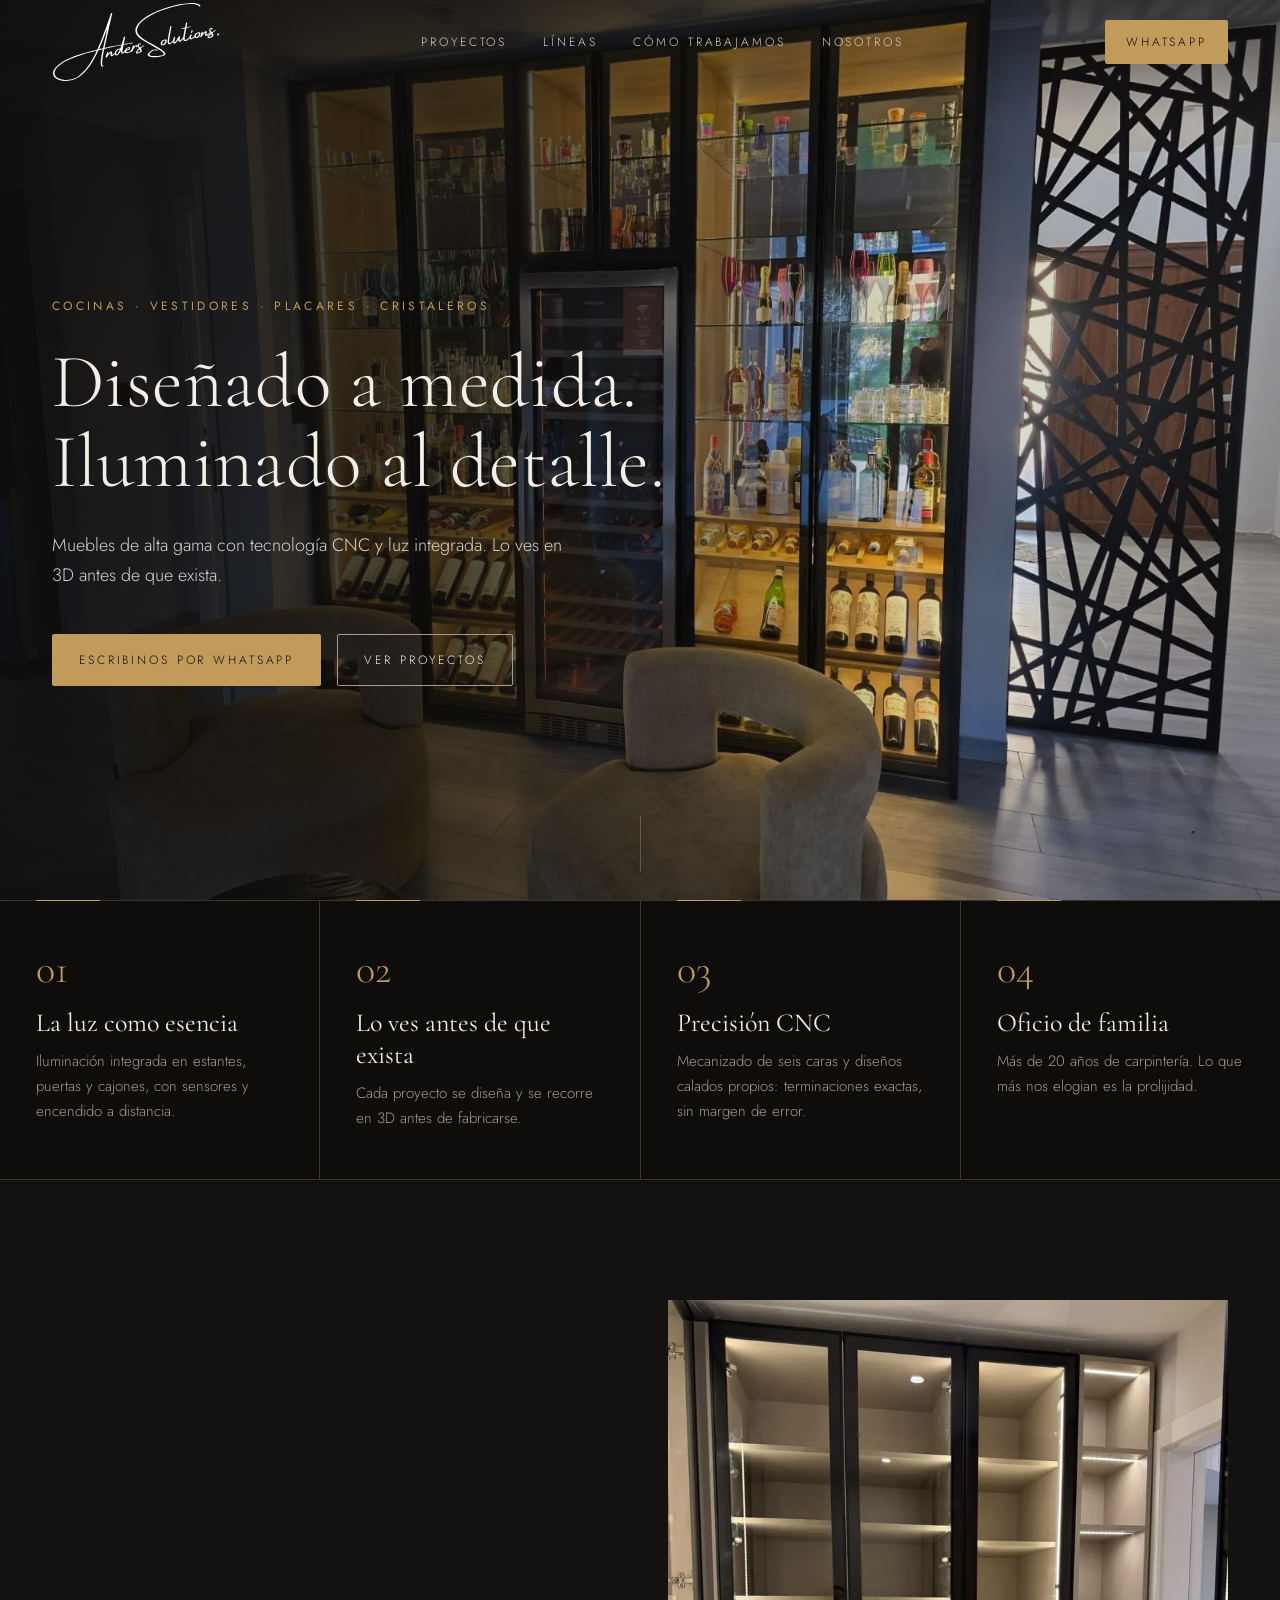
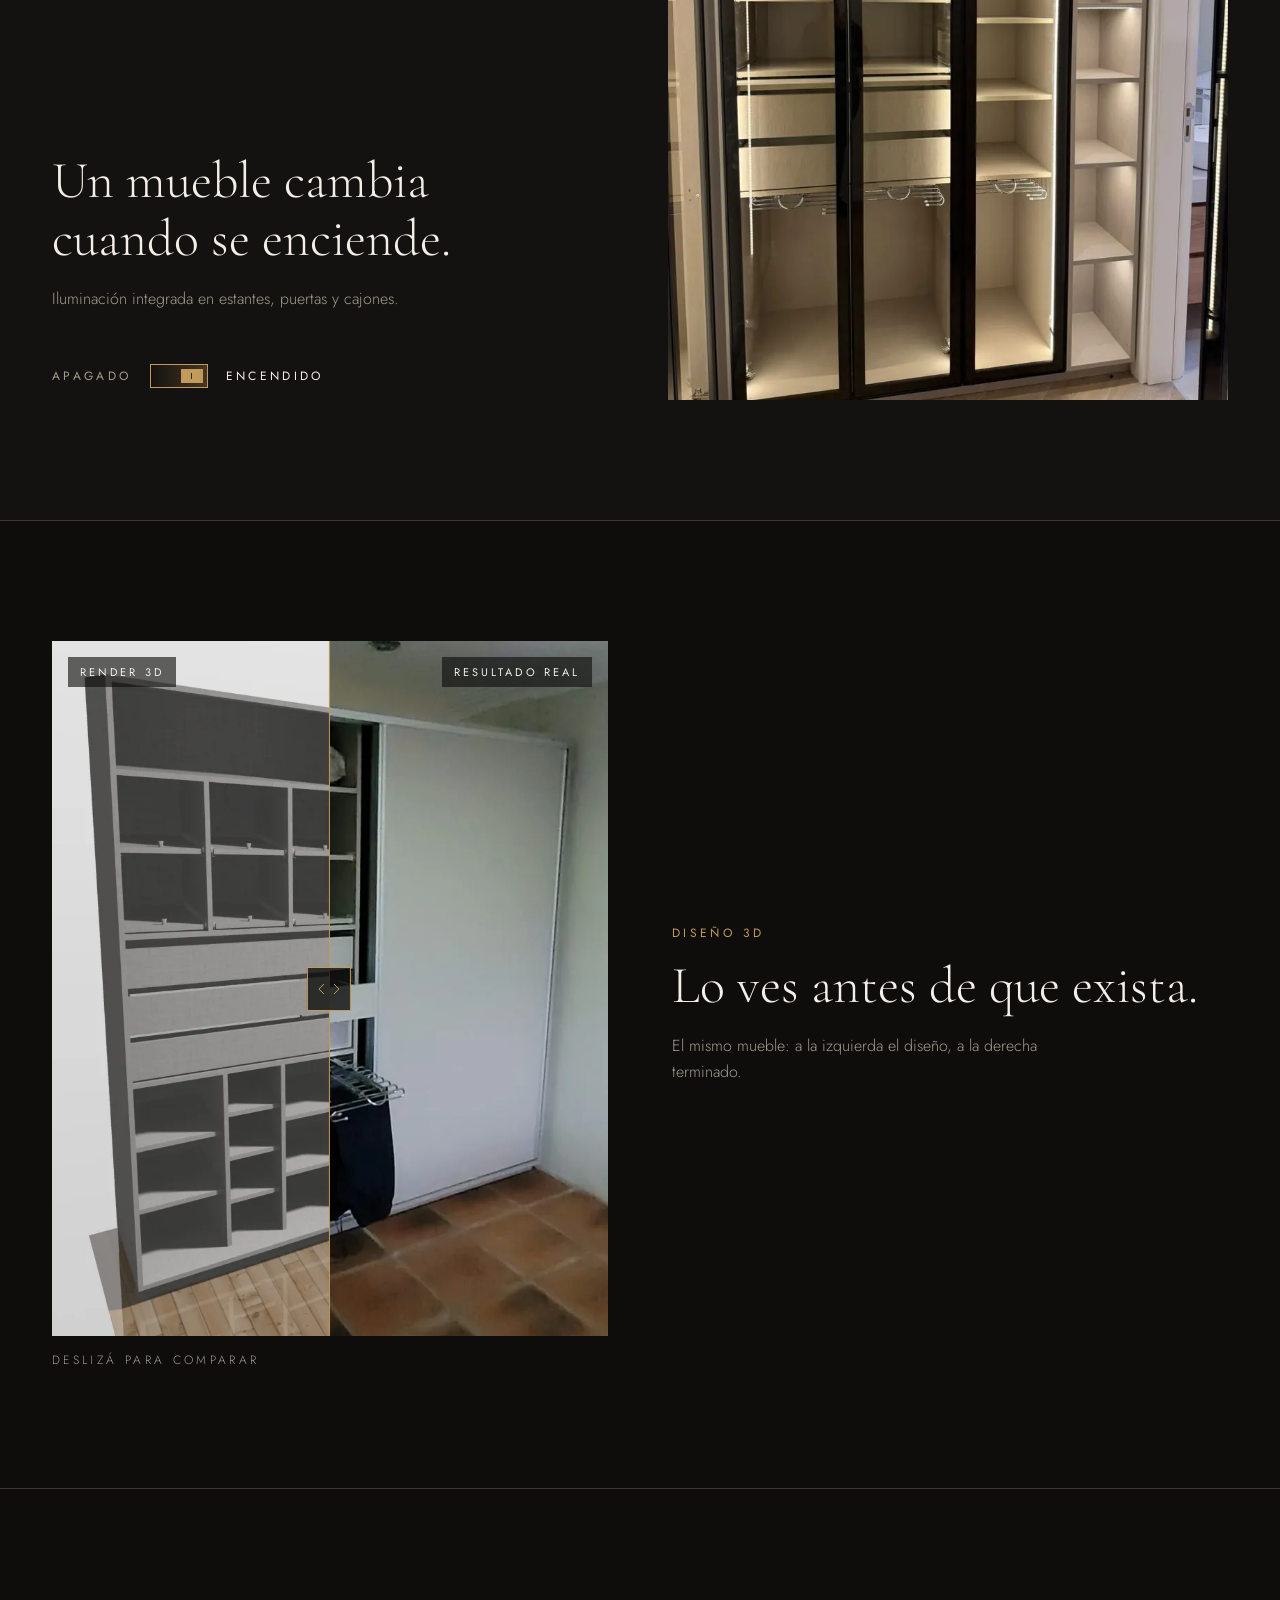
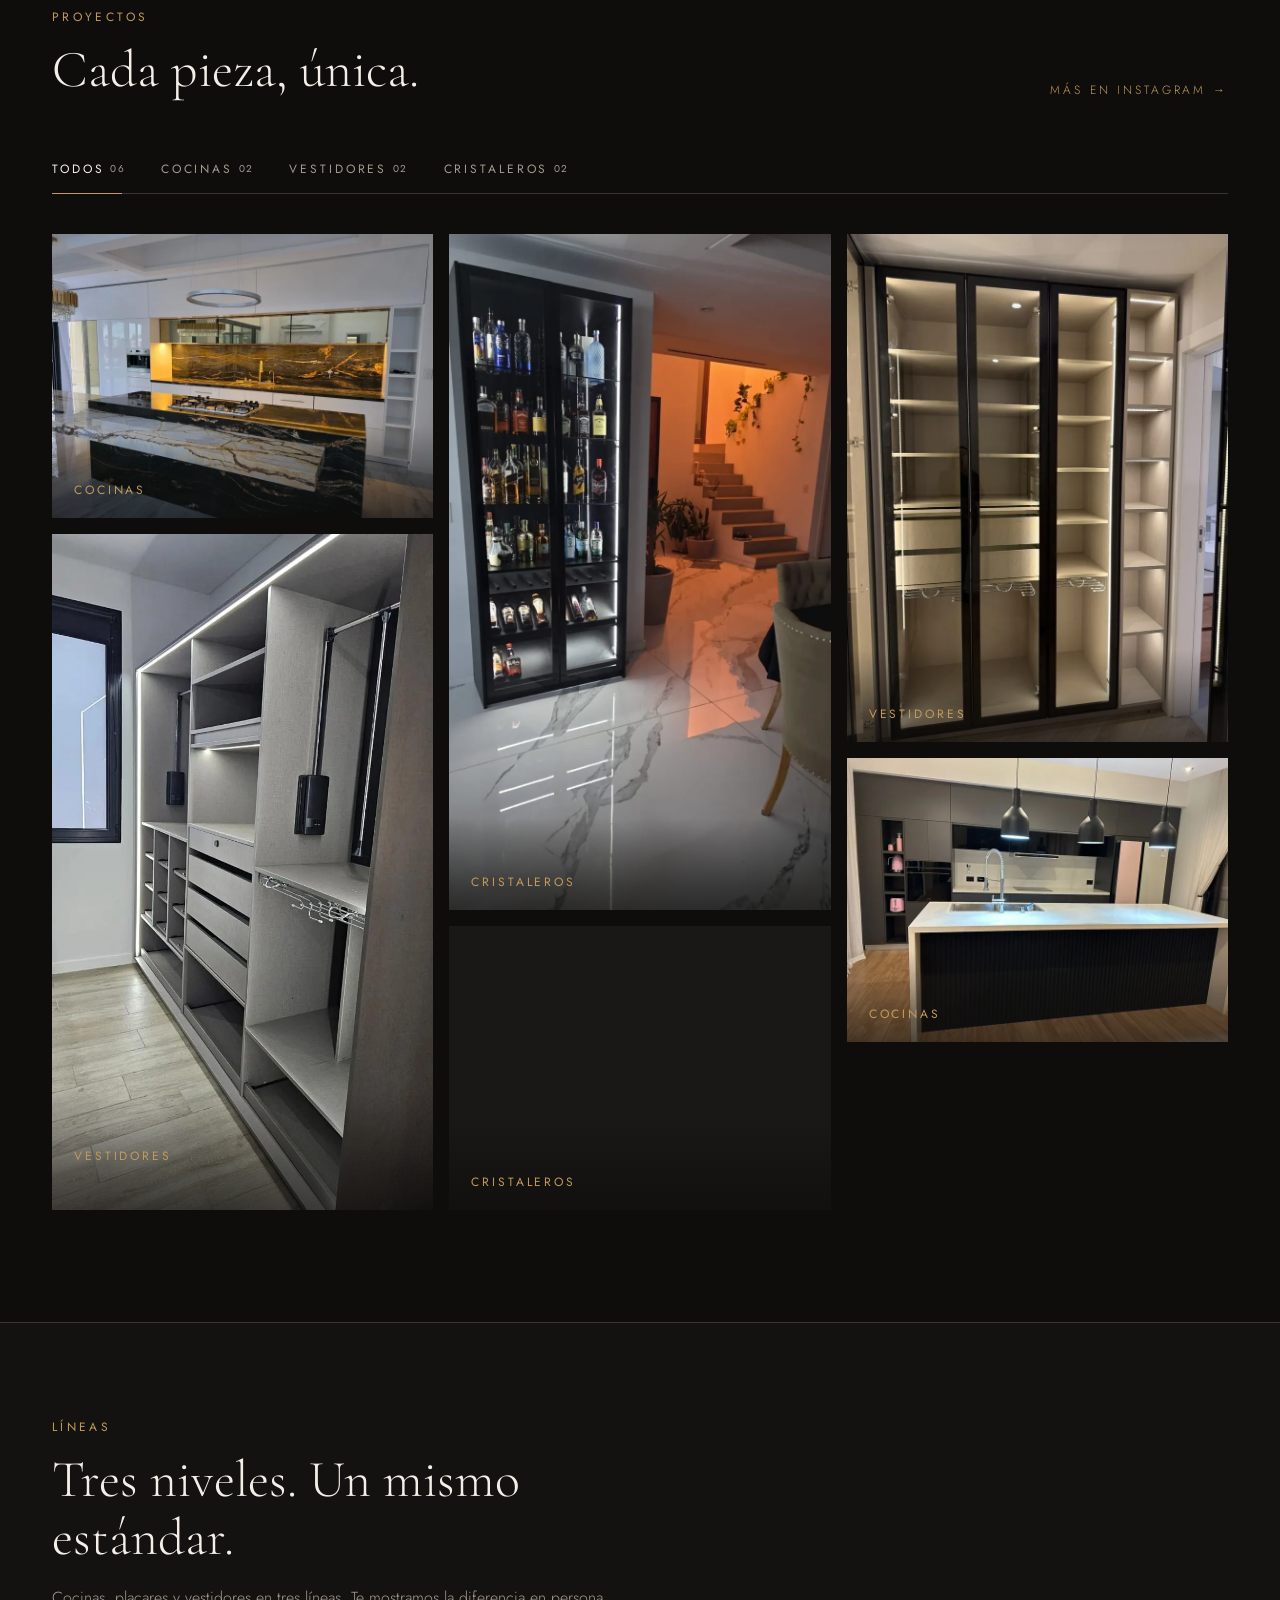
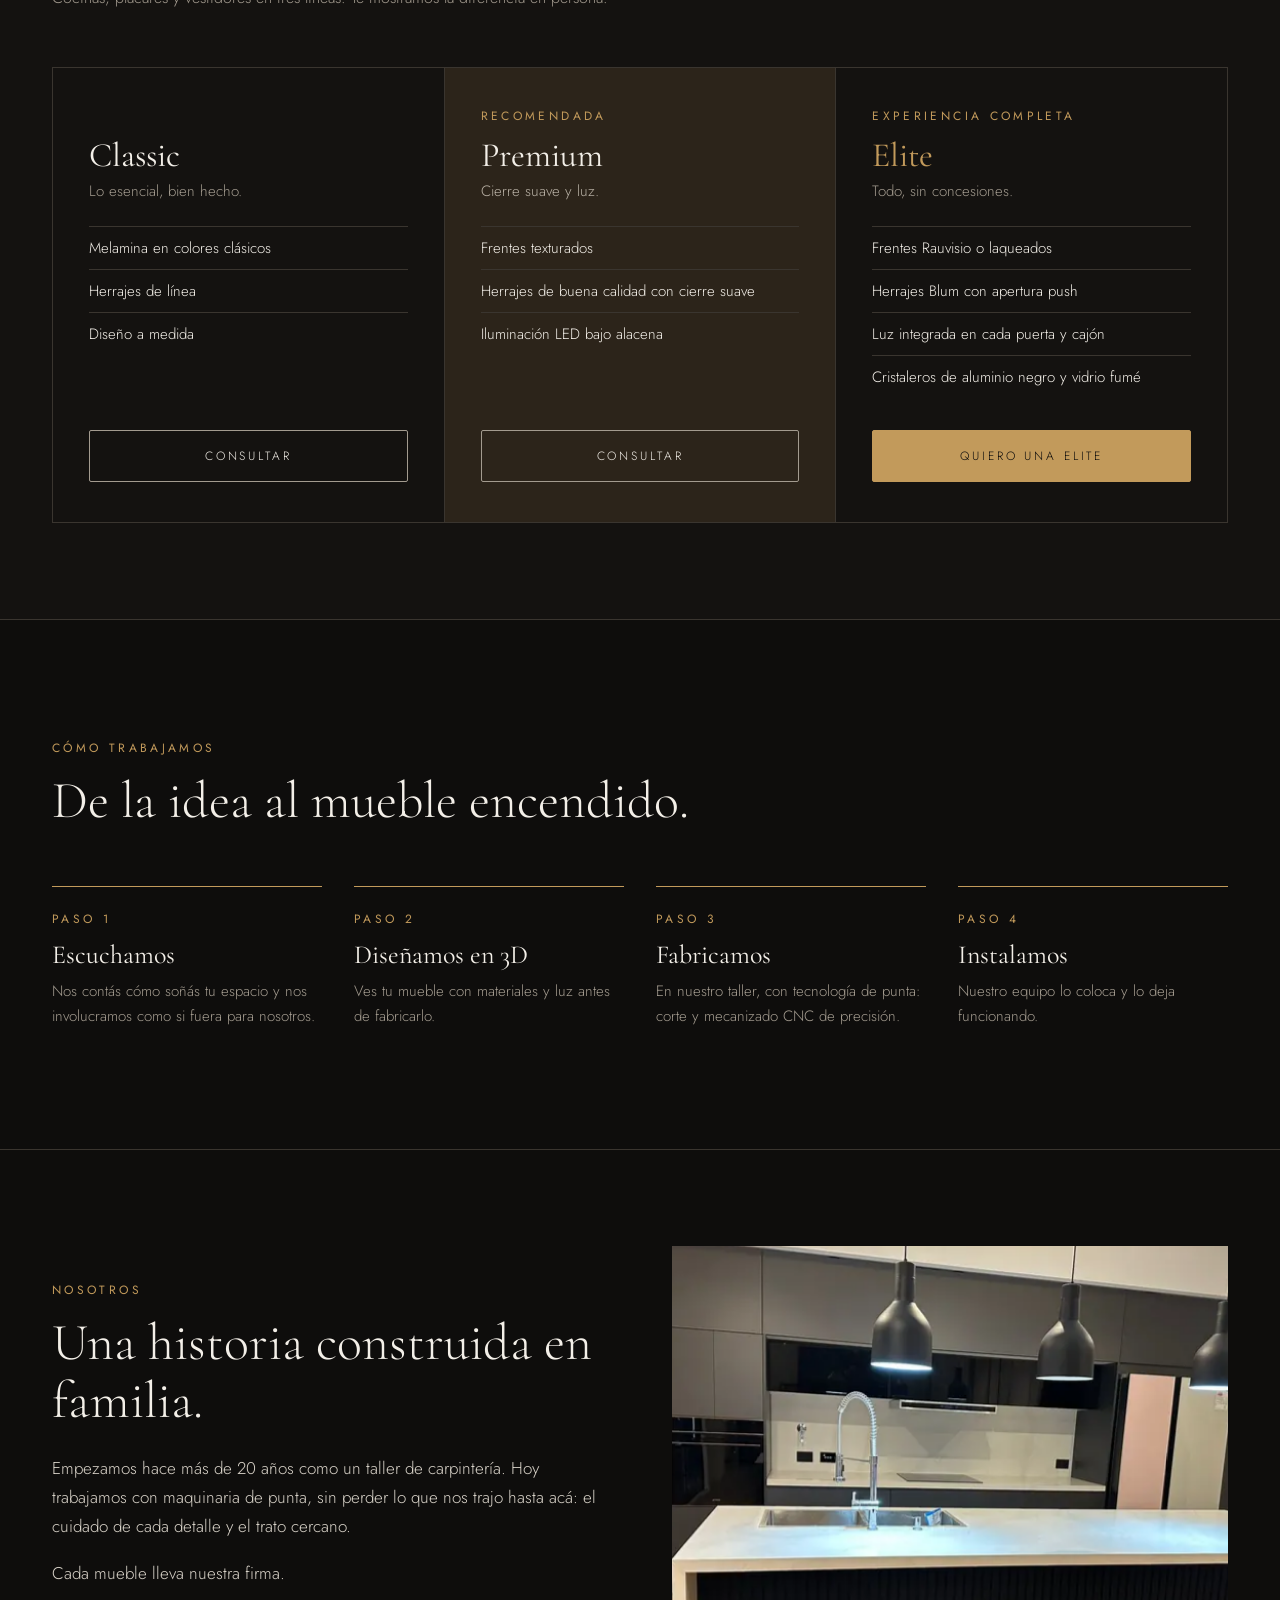
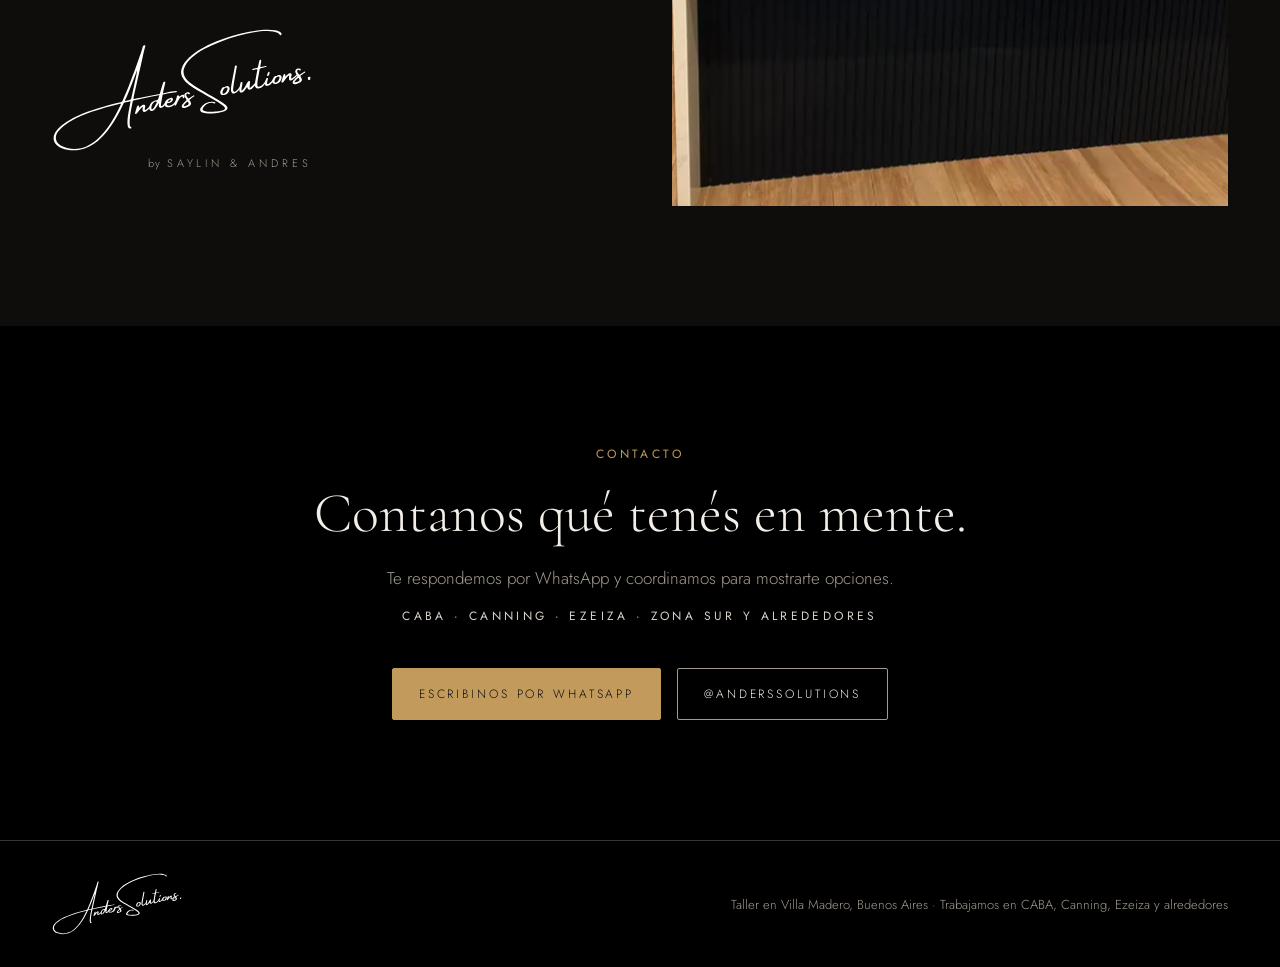
==== commit 3a6d5ef0: "Comparador 3D justo debajo de la sección de la luz - La sección "Lo ves antes de que exista" pasa de" ====
--- a/index.html
+++ b/index.html
@@ -184,150 +184,6 @@
   </div>
 </section>
 
-<section id="proyectos" class="section-projects">
-<div class="wrap">
-<div class="projects-head">
-<div data-reveal-group>
-<p class="label label--section">Proyectos</p>
-<h2 class="serif h2">Cada pieza, única.</h2>
-</div>
-<a class="link-more" href="https://instagram.com/anderssolutions" target="_blank" rel="noopener" data-reveal="fade" data-reveal-delay="240">Más en Instagram →</a>
-</div>
-<!--
-  GALERÍA DE PROYECTOS — cómo agregar una foto
-  ============================================
-  1. Prepará dos versiones de la foto en formato .webp y subilas a la carpeta img/:
-       img/NOMBRE-800.webp    (800 px de ancho)
-       img/NOMBRE-1600.webp   (1600 px de ancho; se usa en el visor a pantalla completa)
-     NOMBRE: en minúsculas, sin espacios ni acentos. Ej.: placar-roble-puertas-corredizas
-  2. Copiá uno de los bloques <figure> ... </figure> de abajo y pegalo donde quieras
-     que aparezca (el orden de los bloques es el orden en la galería).
-  3. En la copia cambiá:
-       - data-cat: la categoría, tal cual se va a ver en el filtro
-         (Cocinas, Vestidores, Placares o Cristaleros). Si escribís una categoría
-         nueva, el botón de filtro aparece solo.
-       - NOMBRE en src y en srcset (las dos veces).
-       - width y height: el tamaño real en píxeles de la versión -1600
-         (por ejemplo 1600 y 1200 si es horizontal, 1200 y 1600 si es vertical).
-       - alt: una descripción de lo que se ve en la foto (para buscadores y lectores de pantalla).
-       - figcaption: la categoría en <span class="gal-cat"> y una frase corta en <span class="gal-desc">.
-  4. No hace falta tocar el CSS ni el JavaScript.
--->
-<div class="gal-galeria" data-galeria data-reveal>
-<div class="gal-grid">
-
-<figure class="gal-item" data-cat="Cocinas">
-<img src="img/cocina-marmol-luz-calida-800.webp" srcset="img/cocina-marmol-luz-calida-800.webp 800w, img/cocina-marmol-luz-calida-1600.webp 1600w" sizes="(max-width: 1000px) 50vw, 400px" width="1600" height="1200" loading="lazy" decoding="async" alt="Cocina blanca con mesada de mármol negro y luz cálida bajo alacenas">
-<figcaption><span class="gal-cat">Cocinas</span> <span class="gal-desc">Mármol negro y luz cálida bajo alacenas</span></figcaption>
-</figure>
-
-<figure class="gal-item" data-cat="Cristaleros">
-<img src="img/cristalero-bar-negro-800.webp" srcset="img/cristalero-bar-negro-800.webp 800w, img/cristalero-bar-negro-1600.webp 1600w" sizes="(max-width: 1000px) 50vw, 400px" width="900" height="1600" loading="lazy" decoding="async" alt="Cristalero bar negro con iluminación lateral">
-<figcaption><span class="gal-cat">Cristaleros</span> <span class="gal-desc">Bar negro con iluminación lateral</span></figcaption>
-</figure>
-
-<figure class="gal-item" data-cat="Vestidores">
-<img src="img/vestidor-perfil-negro-calido-800.webp" srcset="img/vestidor-perfil-negro-calido-800.webp 800w, img/vestidor-perfil-negro-calido-1600.webp 1600w" sizes="(max-width: 1000px) 50vw, 400px" width="1200" height="1600" loading="lazy" decoding="async" alt="Vestidor con puertas de perfil negro, vidrio y luz LED cálida">
-<figcaption><span class="gal-cat">Vestidores</span> <span class="gal-desc">Perfil negro, vidrio y luz LED cálida</span></figcaption>
-</figure>
-
-<figure class="gal-item" data-cat="Vestidores">
-<img src="img/vestidor-gris-luz-perimetral-800.webp" srcset="img/vestidor-gris-luz-perimetral-800.webp 800w, img/vestidor-gris-luz-perimetral-1600.webp 1600w" sizes="(max-width: 1000px) 50vw, 400px" width="720" height="1280" loading="lazy" decoding="async" alt="Vestidor en tono gris con iluminación LED perimetral y percheros rebatibles">
-<figcaption><span class="gal-cat">Vestidores</span> <span class="gal-desc">Gris con luz perimetral y percheros rebatibles</span></figcaption>
-</figure>
-
-<figure class="gal-item" data-cat="Cocinas">
-<img src="img/cocina-isla-varillada-800.webp" srcset="img/cocina-isla-varillada-800.webp 800w, img/cocina-isla-varillada-1600.webp 1600w" sizes="(max-width: 1000px) 50vw, 400px" width="1600" height="1200" loading="lazy" decoding="async" alt="Cocina grafito con isla de frente varillado y mesada blanca">
-<figcaption><span class="gal-cat">Cocinas</span> <span class="gal-desc">Grafito, isla varillada y mesada blanca</span></figcaption>
-</figure>
-
-<figure class="gal-item" data-cat="Cristaleros">
-<img src="img/cristalero-vinoteca-calido-800.webp" srcset="img/cristalero-vinoteca-calido-800.webp 800w, img/cristalero-vinoteca-calido-1600.webp 1600w" sizes="(max-width: 1000px) 50vw, 400px" width="1600" height="1200" loading="lazy" decoding="async" alt="Cristalero de perfil negro con vinoteca integrada, estantes de vidrio y luz cálida">
-<figcaption><span class="gal-cat">Cristaleros</span> <span class="gal-desc">Vinoteca integrada y luz cálida</span></figcaption>
-</figure>
-
-</div>
-</div>
-</div>
-</section>
-
-<section id="lineas" class="section-lines">
-<div class="wrap">
-<div class="section-intro lines-intro" data-reveal-group>
-<p class="label label--section">Líneas</p>
-<h2 class="serif h2">Tres niveles. Un mismo estándar.</h2>
-<p class="text-intro">Cocinas, placares y vestidores en tres líneas. Te mostramos la diferencia en persona.</p>
-</div>
-<div class="g3 line" data-reveal-group>
-<div class="tier">
-<p class="label tier-tag"></p>
-<h3 class="serif tier-name">Classic</h3>
-<p class="tier-sub">Lo esencial, bien hecho.</p>
-<ul class="tier-list">
-<li>Melamina en colores clásicos</li>
-<li>Herrajes de línea</li>
-<li>Diseño a medida</li>
-</ul>
-<a class="btn btn-block" href="#contacto">Consultar</a>
-</div>
-<div class="tier tier--premium">
-<p class="label tier-tag">Recomendada</p>
-<h3 class="serif tier-name">Premium</h3>
-<p class="tier-sub">Cierre suave y luz.</p>
-<ul class="tier-list">
-<li>Frentes texturados</li>
-<li>Herrajes de buena calidad con cierre suave</li>
-<li>Iluminación LED bajo alacena</li>
-</ul>
-<a class="btn btn-block" href="#contacto">Consultar</a>
-</div>
-<div class="tier tier--elite">
-<p class="label tier-tag">Experiencia completa</p>
-<h3 class="serif tier-name">Elite</h3>
-<p class="tier-sub">Todo, sin concesiones.</p>
-<ul class="tier-list">
-<li>Frentes Rauvisio o laqueados</li>
-<li>Herrajes Blum con apertura push</li>
-<li>Luz integrada en cada puerta y cajón</li>
-<li>Cristaleros de aluminio negro y vidrio fumé</li>
-</ul>
-<a class="btn btn-pri btn-block" href="#contacto">Quiero una Elite</a>
-</div>
-</div>
-</div>
-</section>
-
-<section id="proceso" class="section-process">
-<div class="wrap">
-<div class="process-intro" data-reveal-group>
-<p class="label label--section">Cómo trabajamos</p>
-<h2 class="serif h2">De la idea al mueble encendido.</h2>
-</div>
-<ol class="steps" data-reveal-group data-steps>
-<li class="step">
-<p class="label step-label">Paso 1</p>
-<h3 class="serif title-sm">Escuchamos</h3>
-<p class="text-sm">Nos contás cómo soñás tu espacio y nos involucramos como si fuera para nosotros.</p>
-</li>
-<li class="step">
-<p class="label step-label">Paso 2</p>
-<h3 class="serif title-sm">Diseñamos en 3D</h3>
-<p class="text-sm">Ves tu mueble con materiales y luz antes de fabricarlo.</p>
-</li>
-<li class="step">
-<p class="label step-label">Paso 3</p>
-<h3 class="serif title-sm">Fabricamos</h3>
-<p class="text-sm">En nuestro taller, con tecnología de punta: corte y mecanizado CNC de precisión.</p>
-</li>
-<li class="step">
-<p class="label step-label">Paso 4</p>
-<h3 class="serif title-sm">Instalamos</h3>
-<p class="text-sm">Nuestro equipo lo coloca y lo deja funcionando.</p>
-</li>
-</ol>
-</div>
-</section>
-
 <!--
   ======================================================================
   SECCIÓN "LO VES EN 3D ANTES DE QUE EXISTA"  (comparador render / foto real)
@@ -397,6 +253,150 @@
   </div>
 </section>
 
+<section id="proyectos" class="section-projects">
+<div class="wrap">
+<div class="projects-head">
+<div data-reveal-group>
+<p class="label label--section">Proyectos</p>
+<h2 class="serif h2">Cada pieza, única.</h2>
+</div>
+<a class="link-more" href="https://instagram.com/anderssolutions" target="_blank" rel="noopener" data-reveal="fade" data-reveal-delay="240">Más en Instagram →</a>
+</div>
+<!--
+  GALERÍA DE PROYECTOS — cómo agregar una foto
+  ============================================
+  1. Prepará dos versiones de la foto en formato .webp y subilas a la carpeta img/:
+       img/NOMBRE-800.webp    (800 px de ancho)
+       img/NOMBRE-1600.webp   (1600 px de ancho; se usa en el visor a pantalla completa)
+     NOMBRE: en minúsculas, sin espacios ni acentos. Ej.: placar-roble-puertas-corredizas
+  2. Copiá uno de los bloques <figure> ... </figure> de abajo y pegalo donde quieras
+     que aparezca (el orden de los bloques es el orden en la galería).
+  3. En la copia cambiá:
+       - data-cat: la categoría, tal cual se va a ver en el filtro
+         (Cocinas, Vestidores, Placares o Cristaleros). Si escribís una categoría
+         nueva, el botón de filtro aparece solo.
+       - NOMBRE en src y en srcset (las dos veces).
+       - width y height: el tamaño real en píxeles de la versión -1600
+         (por ejemplo 1600 y 1200 si es horizontal, 1200 y 1600 si es vertical).
+       - alt: una descripción de lo que se ve en la foto (para buscadores y lectores de pantalla).
+       - figcaption: la categoría en <span class="gal-cat"> y una frase corta en <span class="gal-desc">.
+  4. No hace falta tocar el CSS ni el JavaScript.
+-->
+<div class="gal-galeria" data-galeria data-reveal>
+<div class="gal-grid">
+
+<figure class="gal-item" data-cat="Cocinas">
+<img src="img/cocina-marmol-luz-calida-800.webp" srcset="img/cocina-marmol-luz-calida-800.webp 800w, img/cocina-marmol-luz-calida-1600.webp 1600w" sizes="(max-width: 1000px) 50vw, 400px" width="1600" height="1200" loading="lazy" decoding="async" alt="Cocina blanca con mesada de mármol negro y luz cálida bajo alacenas">
+<figcaption><span class="gal-cat">Cocinas</span> <span class="gal-desc">Mármol negro y luz cálida bajo alacenas</span></figcaption>
+</figure>
+
+<figure class="gal-item" data-cat="Cristaleros">
+<img src="img/cristalero-bar-negro-800.webp" srcset="img/cristalero-bar-negro-800.webp 800w, img/cristalero-bar-negro-1600.webp 1600w" sizes="(max-width: 1000px) 50vw, 400px" width="900" height="1600" loading="lazy" decoding="async" alt="Cristalero bar negro con iluminación lateral">
+<figcaption><span class="gal-cat">Cristaleros</span> <span class="gal-desc">Bar negro con iluminación lateral</span></figcaption>
+</figure>
+
+<figure class="gal-item" data-cat="Vestidores">
+<img src="img/vestidor-perfil-negro-calido-800.webp" srcset="img/vestidor-perfil-negro-calido-800.webp 800w, img/vestidor-perfil-negro-calido-1600.webp 1600w" sizes="(max-width: 1000px) 50vw, 400px" width="1200" height="1600" loading="lazy" decoding="async" alt="Vestidor con puertas de perfil negro, vidrio y luz LED cálida">
+<figcaption><span class="gal-cat">Vestidores</span> <span class="gal-desc">Perfil negro, vidrio y luz LED cálida</span></figcaption>
+</figure>
+
+<figure class="gal-item" data-cat="Vestidores">
+<img src="img/vestidor-gris-luz-perimetral-800.webp" srcset="img/vestidor-gris-luz-perimetral-800.webp 800w, img/vestidor-gris-luz-perimetral-1600.webp 1600w" sizes="(max-width: 1000px) 50vw, 400px" width="720" height="1280" loading="lazy" decoding="async" alt="Vestidor en tono gris con iluminación LED perimetral y percheros rebatibles">
+<figcaption><span class="gal-cat">Vestidores</span> <span class="gal-desc">Gris con luz perimetral y percheros rebatibles</span></figcaption>
+</figure>
+
+<figure class="gal-item" data-cat="Cocinas">
+<img src="img/cocina-isla-varillada-800.webp" srcset="img/cocina-isla-varillada-800.webp 800w, img/cocina-isla-varillada-1600.webp 1600w" sizes="(max-width: 1000px) 50vw, 400px" width="1600" height="1200" loading="lazy" decoding="async" alt="Cocina grafito con isla de frente varillado y mesada blanca">
+<figcaption><span class="gal-cat">Cocinas</span> <span class="gal-desc">Grafito, isla varillada y mesada blanca</span></figcaption>
+</figure>
+
+<figure class="gal-item" data-cat="Cristaleros">
+<img src="img/cristalero-vinoteca-calido-800.webp" srcset="img/cristalero-vinoteca-calido-800.webp 800w, img/cristalero-vinoteca-calido-1600.webp 1600w" sizes="(max-width: 1000px) 50vw, 400px" width="1600" height="1200" loading="lazy" decoding="async" alt="Cristalero de perfil negro con vinoteca integrada, estantes de vidrio y luz cálida">
+<figcaption><span class="gal-cat">Cristaleros</span> <span class="gal-desc">Vinoteca integrada y luz cálida</span></figcaption>
+</figure>
+
+</div>
+</div>
+</div>
+</section>
+
+<section id="lineas" class="section-lines">
+<div class="wrap">
+<div class="section-intro lines-intro" data-reveal-group>
+<p class="label label--section">Líneas</p>
+<h2 class="serif h2">Tres niveles. Un mismo estándar.</h2>
+<p class="text-intro">Cocinas, placares y vestidores en tres líneas. Te mostramos la diferencia en persona.</p>
+</div>
+<div class="g3 line" data-reveal-group>
+<div class="tier">
+<p class="label tier-tag"></p>
+<h3 class="serif tier-name">Classic</h3>
+<p class="tier-sub">Lo esencial, bien hecho.</p>
+<ul class="tier-list">
+<li>Melamina en colores clásicos</li>
+<li>Herrajes de línea</li>
+<li>Diseño a medida</li>
+</ul>
+<a class="btn btn-block" href="#contacto">Consultar</a>
+</div>
+<div class="tier tier--premium">
+<p class="label tier-tag">Recomendada</p>
+<h3 class="serif tier-name">Premium</h3>
+<p class="tier-sub">Cierre suave y luz.</p>
+<ul class="tier-list">
+<li>Frentes texturados</li>
+<li>Herrajes de buena calidad con cierre suave</li>
+<li>Iluminación LED bajo alacena</li>
+</ul>
+<a class="btn btn-block" href="#contacto">Consultar</a>
+</div>
+<div class="tier tier--elite">
+<p class="label tier-tag">Experiencia completa</p>
+<h3 class="serif tier-name">Elite</h3>
+<p class="tier-sub">Todo, sin concesiones.</p>
+<ul class="tier-list">
+<li>Frentes Rauvisio o laqueados</li>
+<li>Herrajes Blum con apertura push</li>
+<li>Luz integrada en cada puerta y cajón</li>
+<li>Cristaleros de aluminio negro y vidrio fumé</li>
+</ul>
+<a class="btn btn-pri btn-block" href="#contacto">Quiero una Elite</a>
+</div>
+</div>
+</div>
+</section>
+
+<section id="proceso" class="section-process">
+<div class="wrap">
+<div class="process-intro" data-reveal-group>
+<p class="label label--section">Cómo trabajamos</p>
+<h2 class="serif h2">De la idea al mueble encendido.</h2>
+</div>
+<ol class="steps" data-reveal-group data-steps>
+<li class="step">
+<p class="label step-label">Paso 1</p>
+<h3 class="serif title-sm">Escuchamos</h3>
+<p class="text-sm">Nos contás cómo soñás tu espacio y nos involucramos como si fuera para nosotros.</p>
+</li>
+<li class="step">
+<p class="label step-label">Paso 2</p>
+<h3 class="serif title-sm">Diseñamos en 3D</h3>
+<p class="text-sm">Ves tu mueble con materiales y luz antes de fabricarlo.</p>
+</li>
+<li class="step">
+<p class="label step-label">Paso 3</p>
+<h3 class="serif title-sm">Fabricamos</h3>
+<p class="text-sm">En nuestro taller, con tecnología de punta: corte y mecanizado CNC de precisión.</p>
+</li>
+<li class="step">
+<p class="label step-label">Paso 4</p>
+<h3 class="serif title-sm">Instalamos</h3>
+<p class="text-sm">Nuestro equipo lo coloca y lo deja funcionando.</p>
+</li>
+</ol>
+</div>
+</section>
+
 <section id="nosotros" class="section-about">
 <div class="wrap split">
 <div class="about-text" data-reveal-group>
--- a/css/site.css
+++ b/css/site.css
@@ -170,8 +170,6 @@
 
 /* ---------- Nosotros ---------- */
 .section-about{padding:96px 0 120px;border-top:1px solid var(--linea)}
-/* Si el comparador 3D (#render, fondo alterno con filetes) está activo, ya hay filete arriba */
-.cmp-seccion:not([hidden])+.section-about{border-top:0}
 .split{display:grid;grid-template-columns:repeat(auto-fit,minmax(min(340px,100%),1fr));gap:64px;align-items:center}
 .about-text .h2{margin-bottom:24px}
 .signature{display:inline-flex;flex-direction:column;align-items:flex-end}
--- a/css/interactivos.css
+++ b/css/interactivos.css
@@ -19,8 +19,9 @@
   border-bottom: 1px solid var(--linea, #3a352f);
 }
 .cmp-seccion {
-  background: var(--bg-alt, #141210);
-  border-top: 1px solid var(--linea, #3a352f);
+  /* Va justo debajo de #luz (fondo alterno con filete abajo): fondo base
+     y filete inferior para separarla de Proyectos. */
+  background: var(--bg, #0e0d0c);
   border-bottom: 1px solid var(--linea, #3a352f);
 }
 .luz-label,
@@ -428,7 +429,7 @@
 /* Variante para pares verticales (fotos sacadas con el celular parado):
    agregar la clase "cmp-vertical" a <section id="render">.
    En celular ocupa todo el ancho en 4:5; en escritorio va en dos columnas,
-   texto a la izquierda y comparador a la derecha. */
+   comparador a la izquierda y texto a la derecha. */
 .cmp-vertical .cmp-escena { aspect-ratio: 4 / 5; }
 @media (min-width: 900px) {
   .cmp-vertical .wrap {
@@ -438,7 +439,8 @@
     column-gap: 64px;
     align-items: center;
   }
-  .cmp-vertical .cmp-cabecera { grid-column: 1; grid-row: 1 / span 2; margin-bottom: 0; }
-  .cmp-vertical .cmp-escena { grid-column: 2; grid-row: 1; aspect-ratio: 4 / 5; max-height: 82vh; justify-self: end; width: 100%; max-width: 560px; }
-  .cmp-vertical .cmp-controles { grid-column: 2; grid-row: 2; justify-self: end; width: 100%; max-width: 560px; }
-}
+  /* Espejado respecto de #luz (que va justo arriba): comparador a la izquierda, texto a la derecha */
+  .cmp-vertical .cmp-cabecera { grid-column: 2; grid-row: 1 / span 2; margin-bottom: 0; }
+  .cmp-vertical .cmp-escena { grid-column: 1; grid-row: 1; aspect-ratio: 4 / 5; max-height: 82vh; justify-self: start; width: 100%; max-width: 560px; }
+  .cmp-vertical .cmp-controles { grid-column: 1; grid-row: 2; justify-self: start; width: 100%; max-width: 560px; }
+}
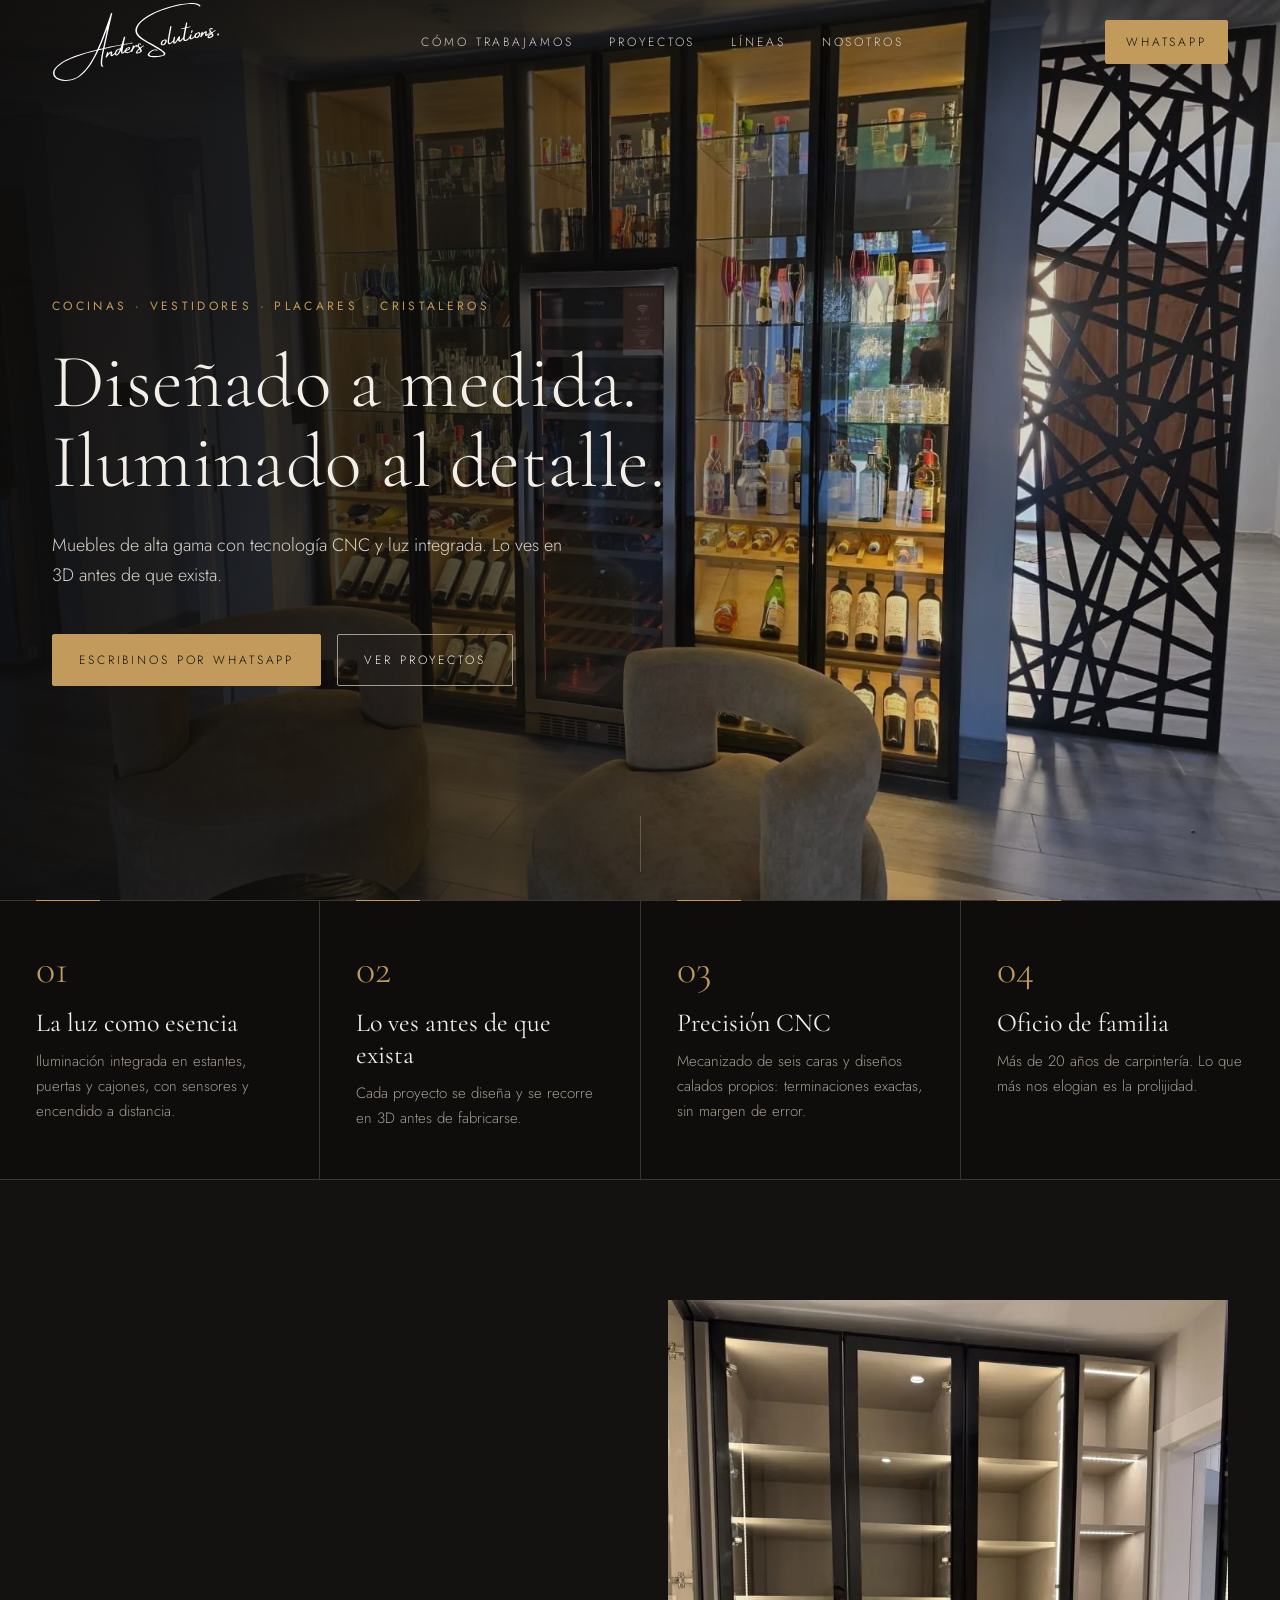
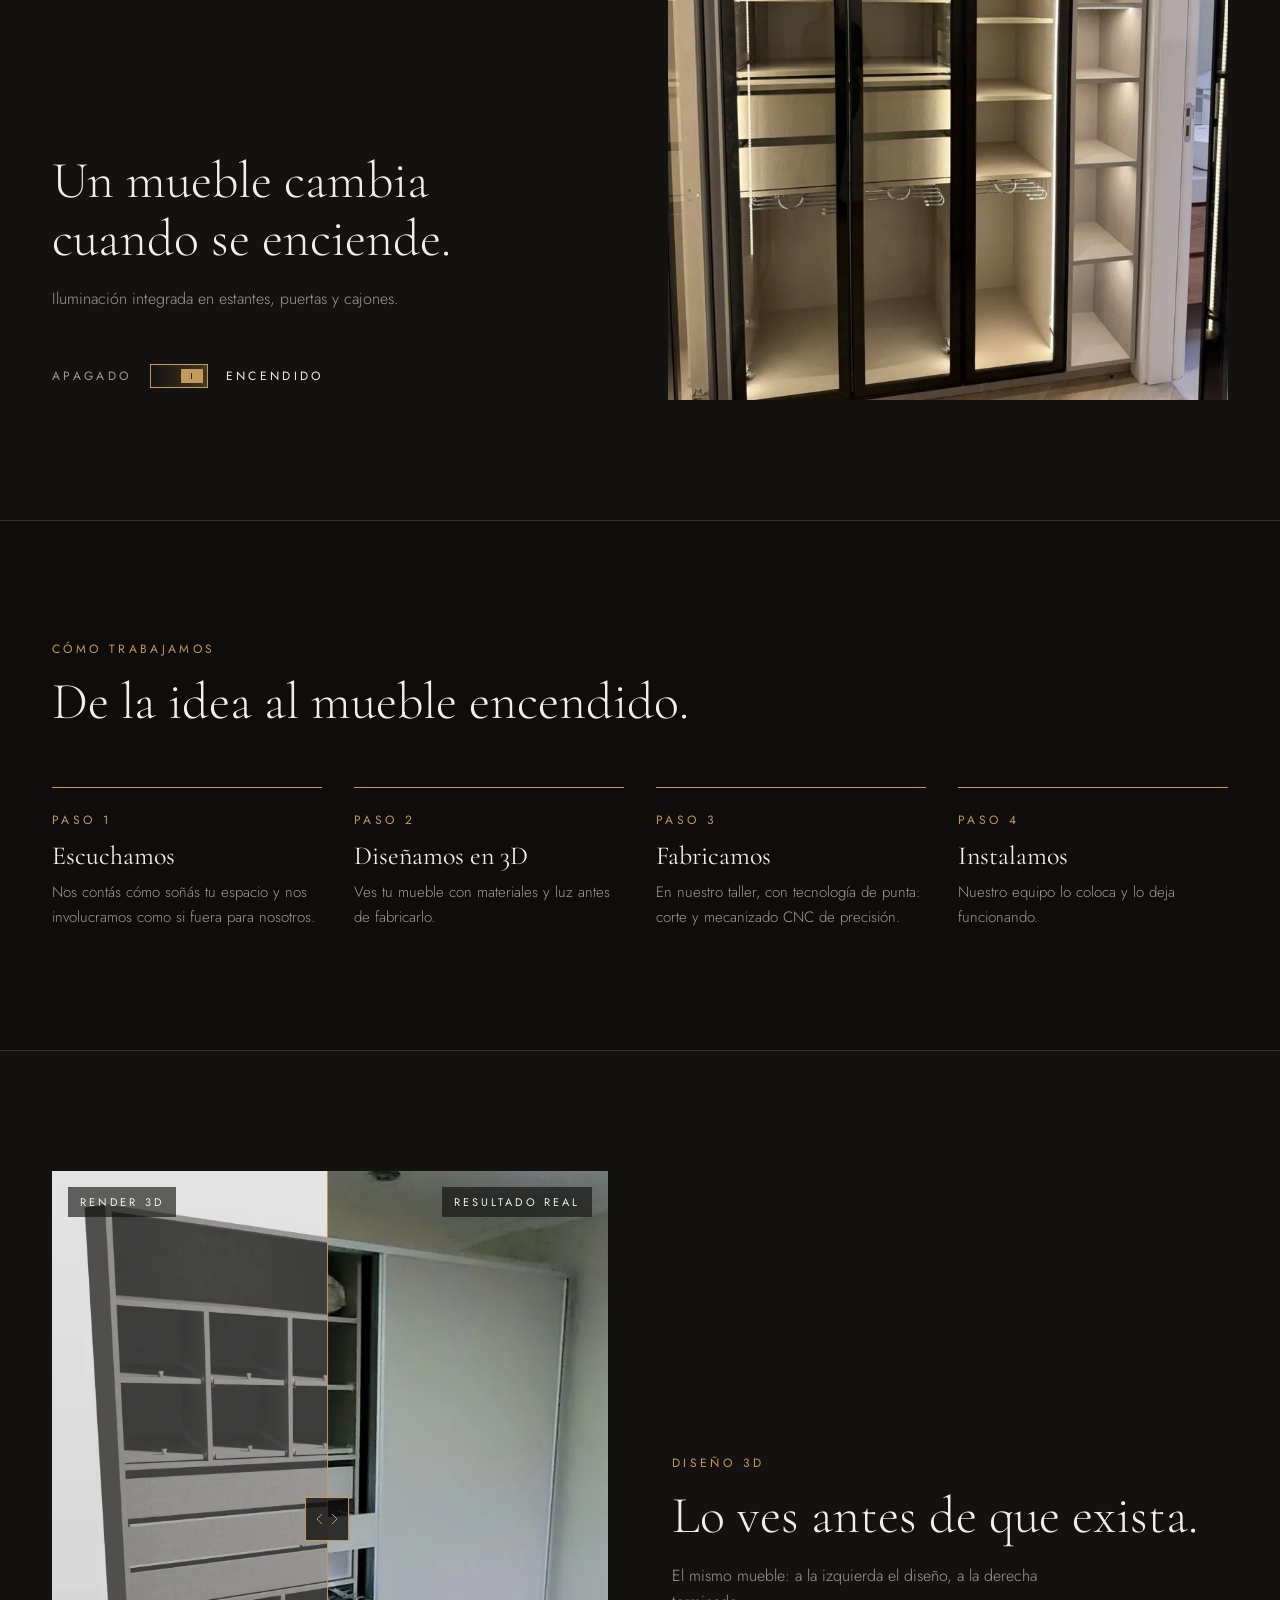
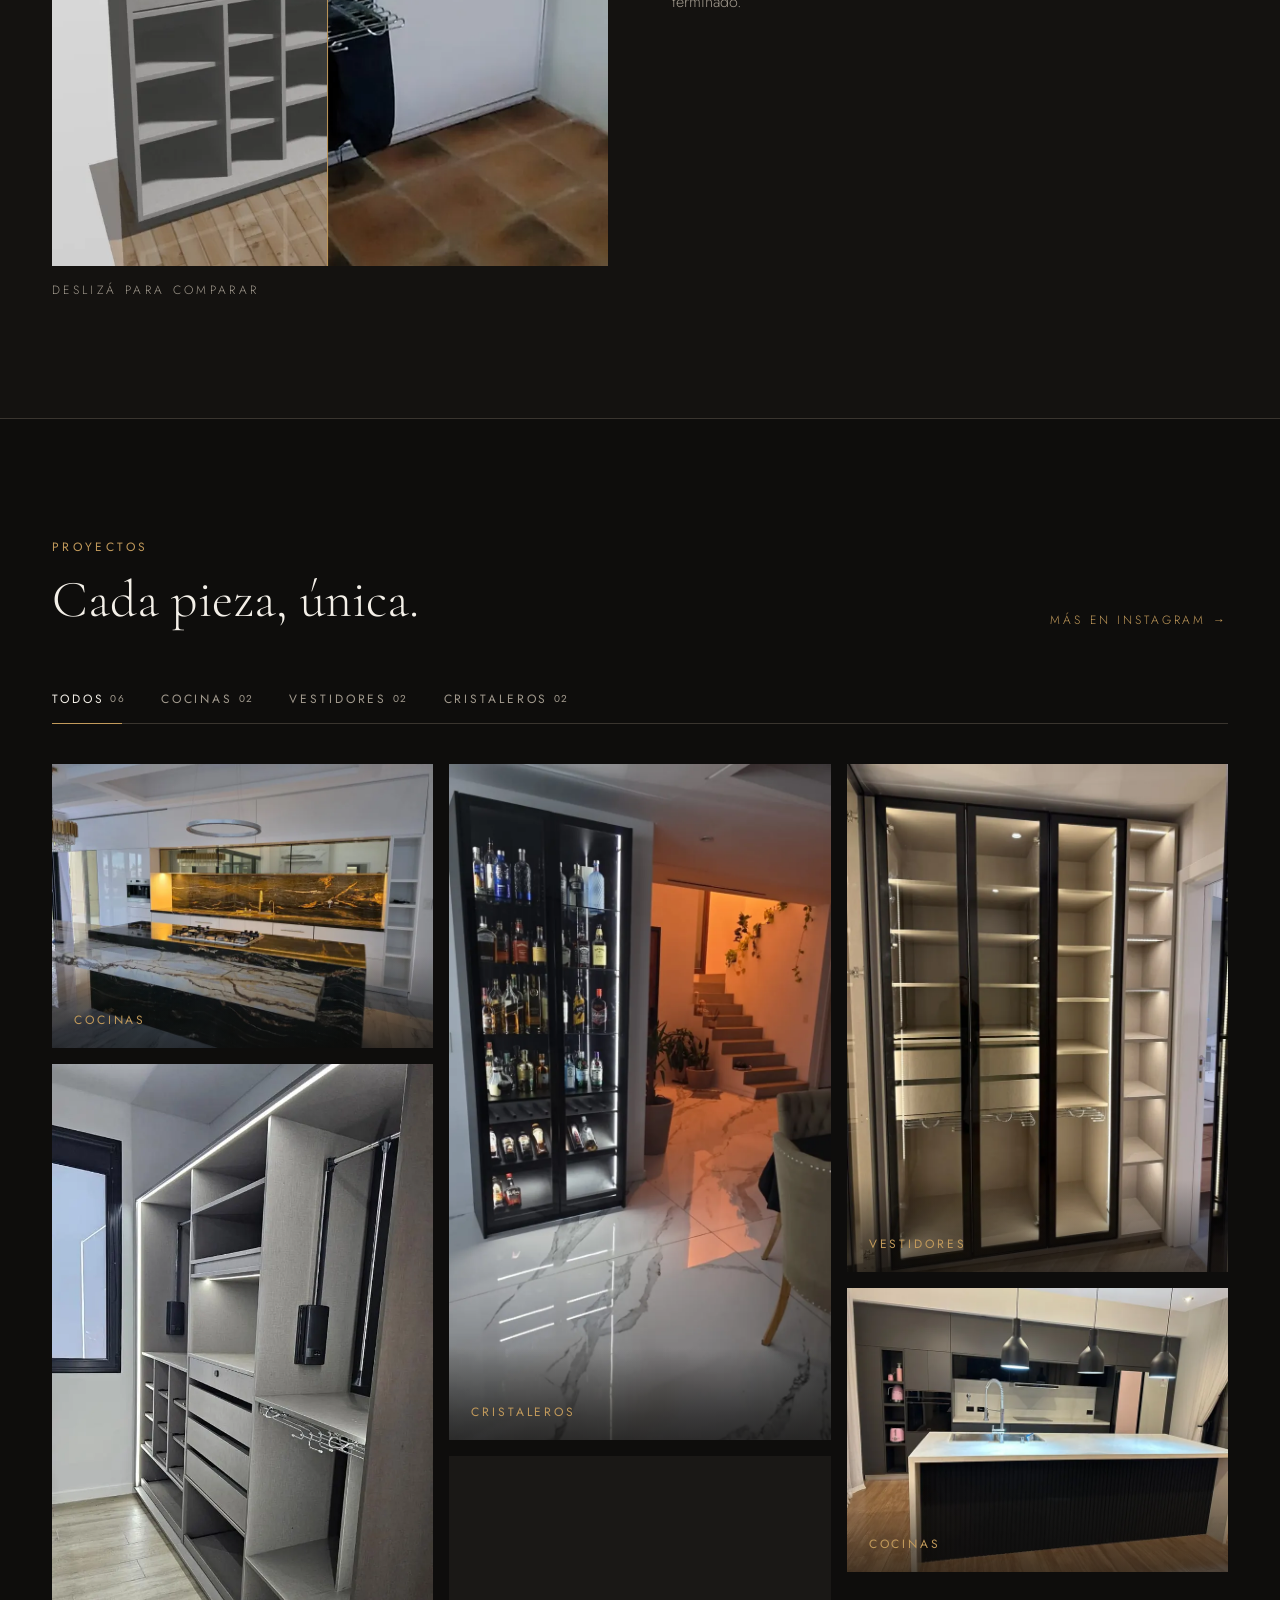
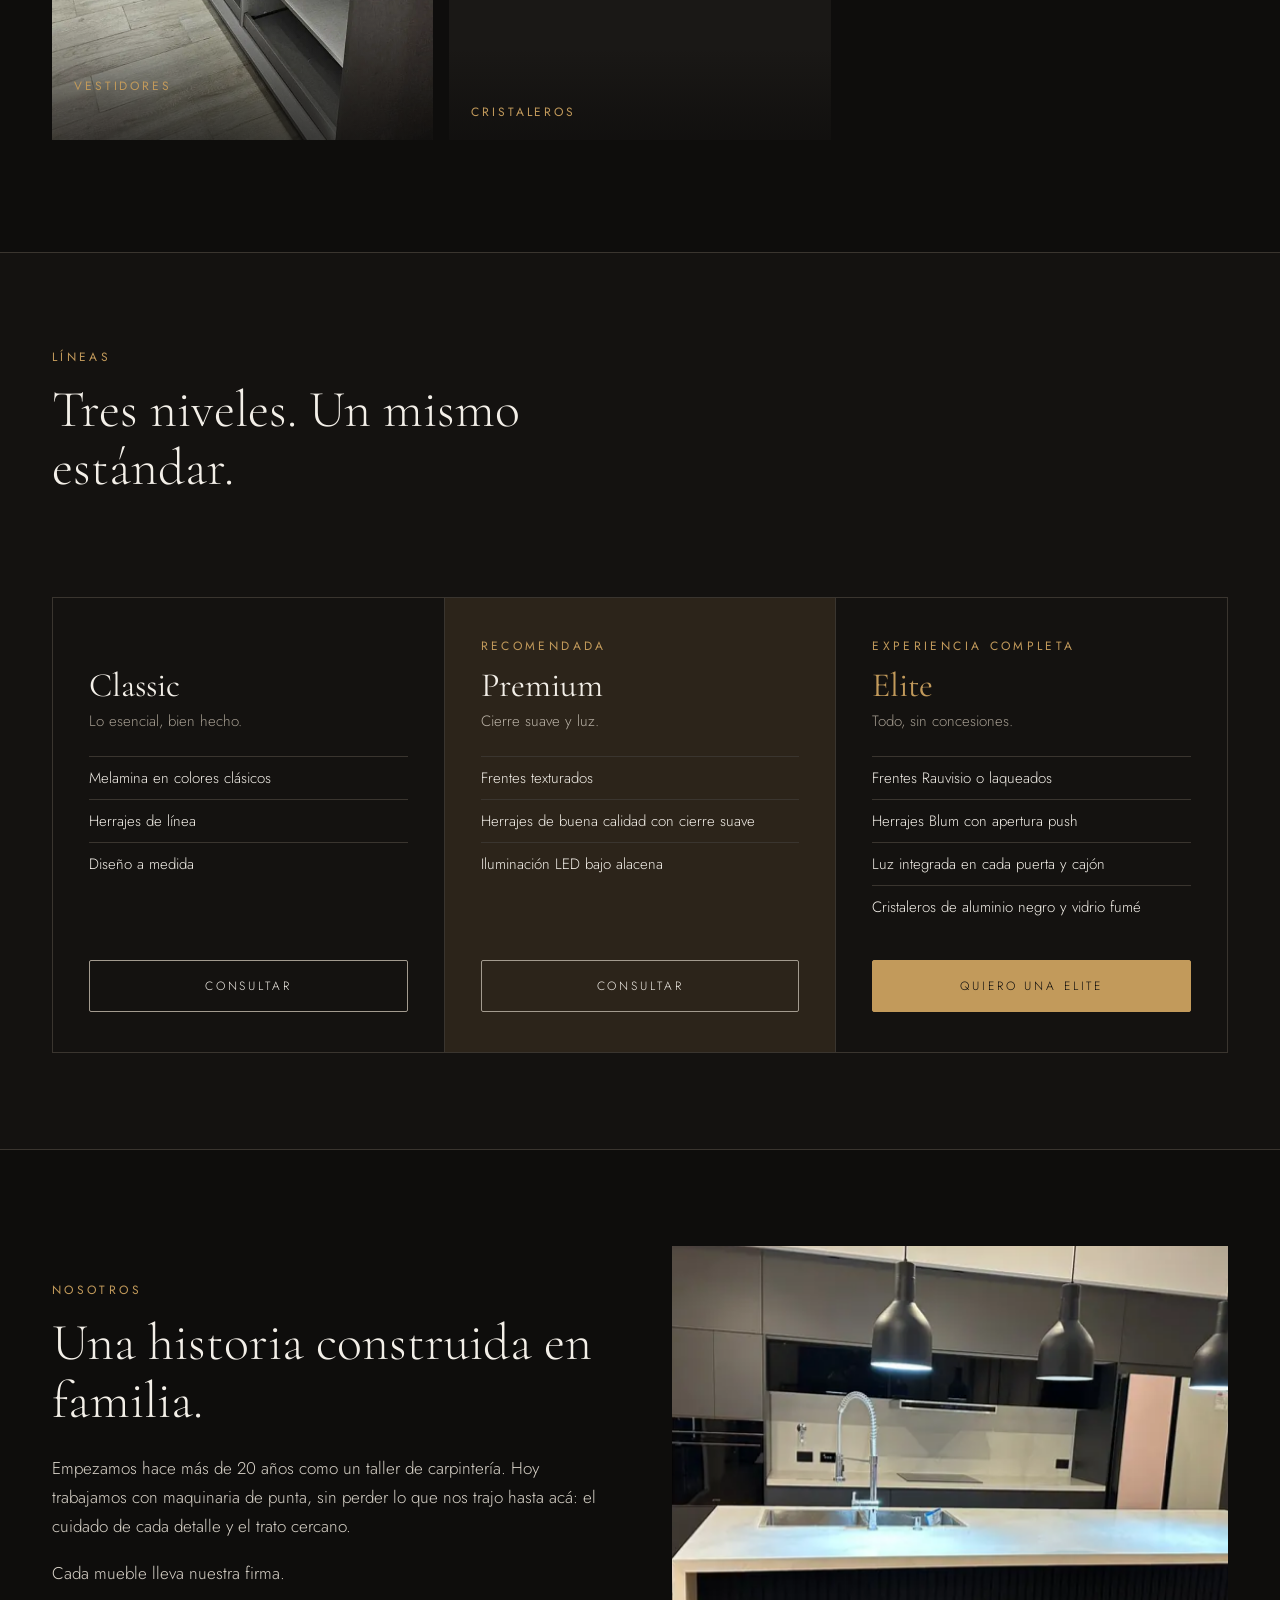
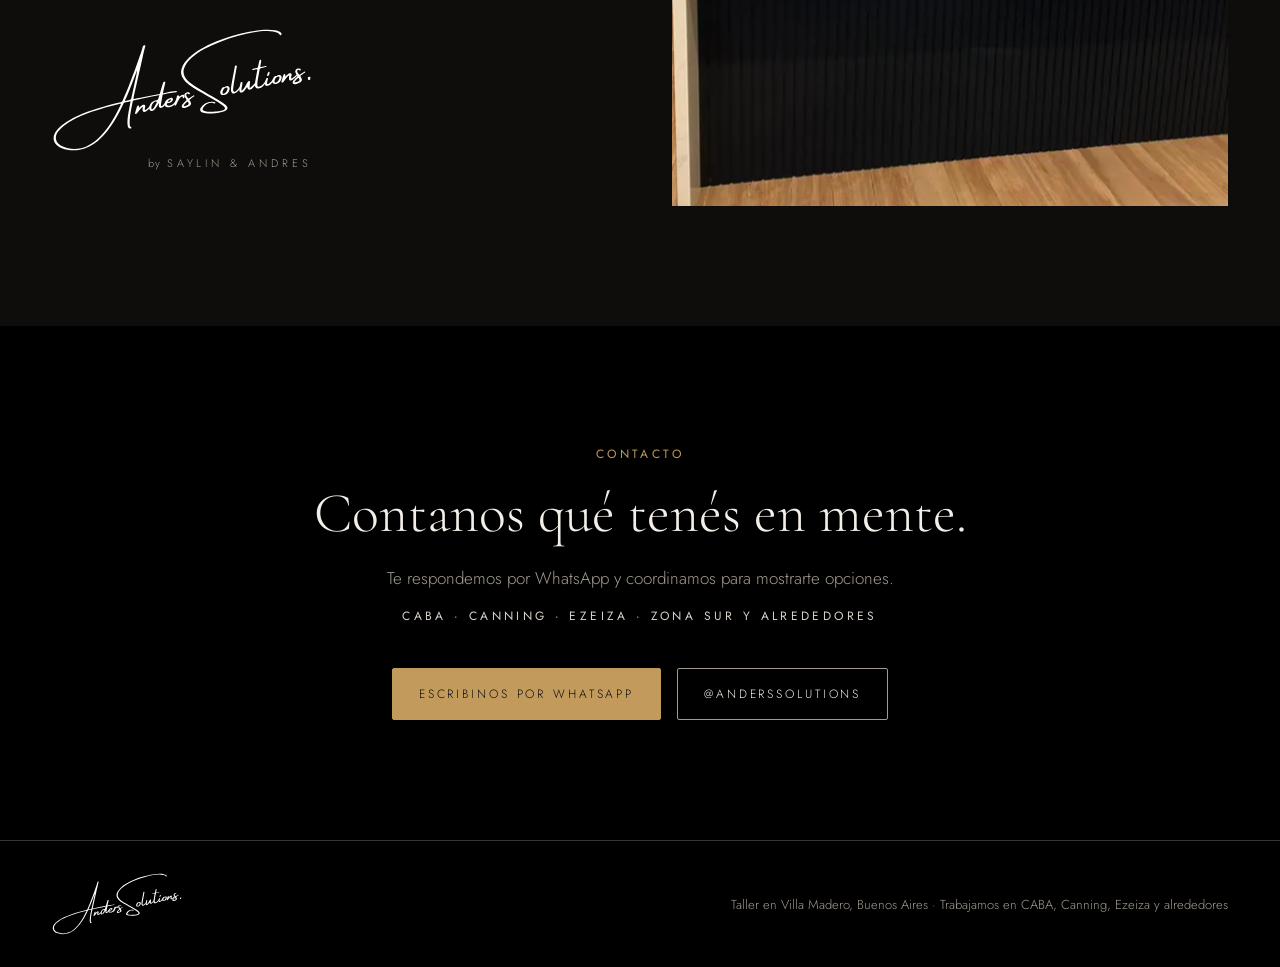
==== commit 05c27e88: ""Cómo trabajamos" entre la luz y el comparador 3D - Nuevo orden: luz → cómo trabajamos → comparador " ====
--- a/index.html
+++ b/index.html
@@ -32,9 +32,9 @@
 <div class="wrap header-bar">
 <a class="brand" href="#inicio" aria-label="AndersSolutions — inicio"><span class="wm wm--header"></span></a>
 <nav class="nav" aria-label="Principal">
+<a href="#proceso">Cómo trabajamos</a>
 <a href="#proyectos">Proyectos</a>
 <a href="#lineas">Líneas</a>
-<a href="#proceso">Cómo trabajamos</a>
 <a href="#nosotros">Nosotros</a>
 </nav>
 <div class="header-actions">
@@ -46,9 +46,9 @@
 
 <nav class="mobile-menu" id="menu-movil" aria-label="Menú">
 <div class="mobile-menu-links">
-<a href="#proyectos" style="--i:0">Proyectos</a>
-<a href="#lineas" style="--i:1">Líneas</a>
-<a href="#proceso" style="--i:2">Cómo trabajamos</a>
+<a href="#proceso" style="--i:0">Cómo trabajamos</a>
+<a href="#proyectos" style="--i:1">Proyectos</a>
+<a href="#lineas" style="--i:2">Líneas</a>
 <a href="#nosotros" style="--i:3">Nosotros</a>
 </div>
 <a class="btn btn-pri mobile-menu-cta" style="--i:4" href="https://wa.me/5491121872121?text=Hola%2C%20quiero%20consultar%20por%20un%20mueble%20a%20medida." target="_blank" rel="noopener">Escribinos por WhatsApp</a>
@@ -182,6 +182,37 @@
       </button>
     </div>
   </div>
+</section>
+
+<section id="proceso" class="section-process">
+<div class="wrap">
+<div class="process-intro" data-reveal-group>
+<p class="label label--section">Cómo trabajamos</p>
+<h2 class="serif h2">De la idea al mueble encendido.</h2>
+</div>
+<ol class="steps" data-reveal-group data-steps>
+<li class="step">
+<p class="label step-label">Paso 1</p>
+<h3 class="serif title-sm">Escuchamos</h3>
+<p class="text-sm">Nos contás cómo soñás tu espacio y nos involucramos como si fuera para nosotros.</p>
+</li>
+<li class="step">
+<p class="label step-label">Paso 2</p>
+<h3 class="serif title-sm">Diseñamos en 3D</h3>
+<p class="text-sm">Ves tu mueble con materiales y luz antes de fabricarlo.</p>
+</li>
+<li class="step">
+<p class="label step-label">Paso 3</p>
+<h3 class="serif title-sm">Fabricamos</h3>
+<p class="text-sm">En nuestro taller, con tecnología de punta: corte y mecanizado CNC de precisión.</p>
+</li>
+<li class="step">
+<p class="label step-label">Paso 4</p>
+<h3 class="serif title-sm">Instalamos</h3>
+<p class="text-sm">Nuestro equipo lo coloca y lo deja funcionando.</p>
+</li>
+</ol>
+</div>
 </section>
 
 <!--
@@ -366,37 +397,6 @@
 </div>
 </section>
 
-<section id="proceso" class="section-process">
-<div class="wrap">
-<div class="process-intro" data-reveal-group>
-<p class="label label--section">Cómo trabajamos</p>
-<h2 class="serif h2">De la idea al mueble encendido.</h2>
-</div>
-<ol class="steps" data-reveal-group data-steps>
-<li class="step">
-<p class="label step-label">Paso 1</p>
-<h3 class="serif title-sm">Escuchamos</h3>
-<p class="text-sm">Nos contás cómo soñás tu espacio y nos involucramos como si fuera para nosotros.</p>
-</li>
-<li class="step">
-<p class="label step-label">Paso 2</p>
-<h3 class="serif title-sm">Diseñamos en 3D</h3>
-<p class="text-sm">Ves tu mueble con materiales y luz antes de fabricarlo.</p>
-</li>
-<li class="step">
-<p class="label step-label">Paso 3</p>
-<h3 class="serif title-sm">Fabricamos</h3>
-<p class="text-sm">En nuestro taller, con tecnología de punta: corte y mecanizado CNC de precisión.</p>
-</li>
-<li class="step">
-<p class="label step-label">Paso 4</p>
-<h3 class="serif title-sm">Instalamos</h3>
-<p class="text-sm">Nuestro equipo lo coloca y lo deja funcionando.</p>
-</li>
-</ol>
-</div>
-</section>
-
 <section id="nosotros" class="section-about">
 <div class="wrap split">
 <div class="about-text" data-reveal-group>
--- a/css/site.css
+++ b/css/site.css
@@ -170,6 +170,8 @@
 
 /* ---------- Nosotros ---------- */
 .section-about{padding:96px 0 120px;border-top:1px solid var(--linea)}
+/* Líneas (con filete abajo) queda justo arriba de Nosotros: evitar filete doble */
+.section-lines+.section-about{border-top:0}
 .split{display:grid;grid-template-columns:repeat(auto-fit,minmax(min(340px,100%),1fr));gap:64px;align-items:center}
 .about-text .h2{margin-bottom:24px}
 .signature{display:inline-flex;flex-direction:column;align-items:flex-end}
--- a/css/interactivos.css
+++ b/css/interactivos.css
@@ -19,9 +19,9 @@
   border-bottom: 1px solid var(--linea, #3a352f);
 }
 .cmp-seccion {
-  /* Va justo debajo de #luz (fondo alterno con filete abajo): fondo base
-     y filete inferior para separarla de Proyectos. */
-  background: var(--bg, #0e0d0c);
+  /* Orden: luz (alterno) → proceso (base) → comparador (alterno) → proyectos (base) */
+  background: var(--bg-alt, #141210);
+  border-top: 1px solid var(--linea, #3a352f);
   border-bottom: 1px solid var(--linea, #3a352f);
 }
 .luz-label,
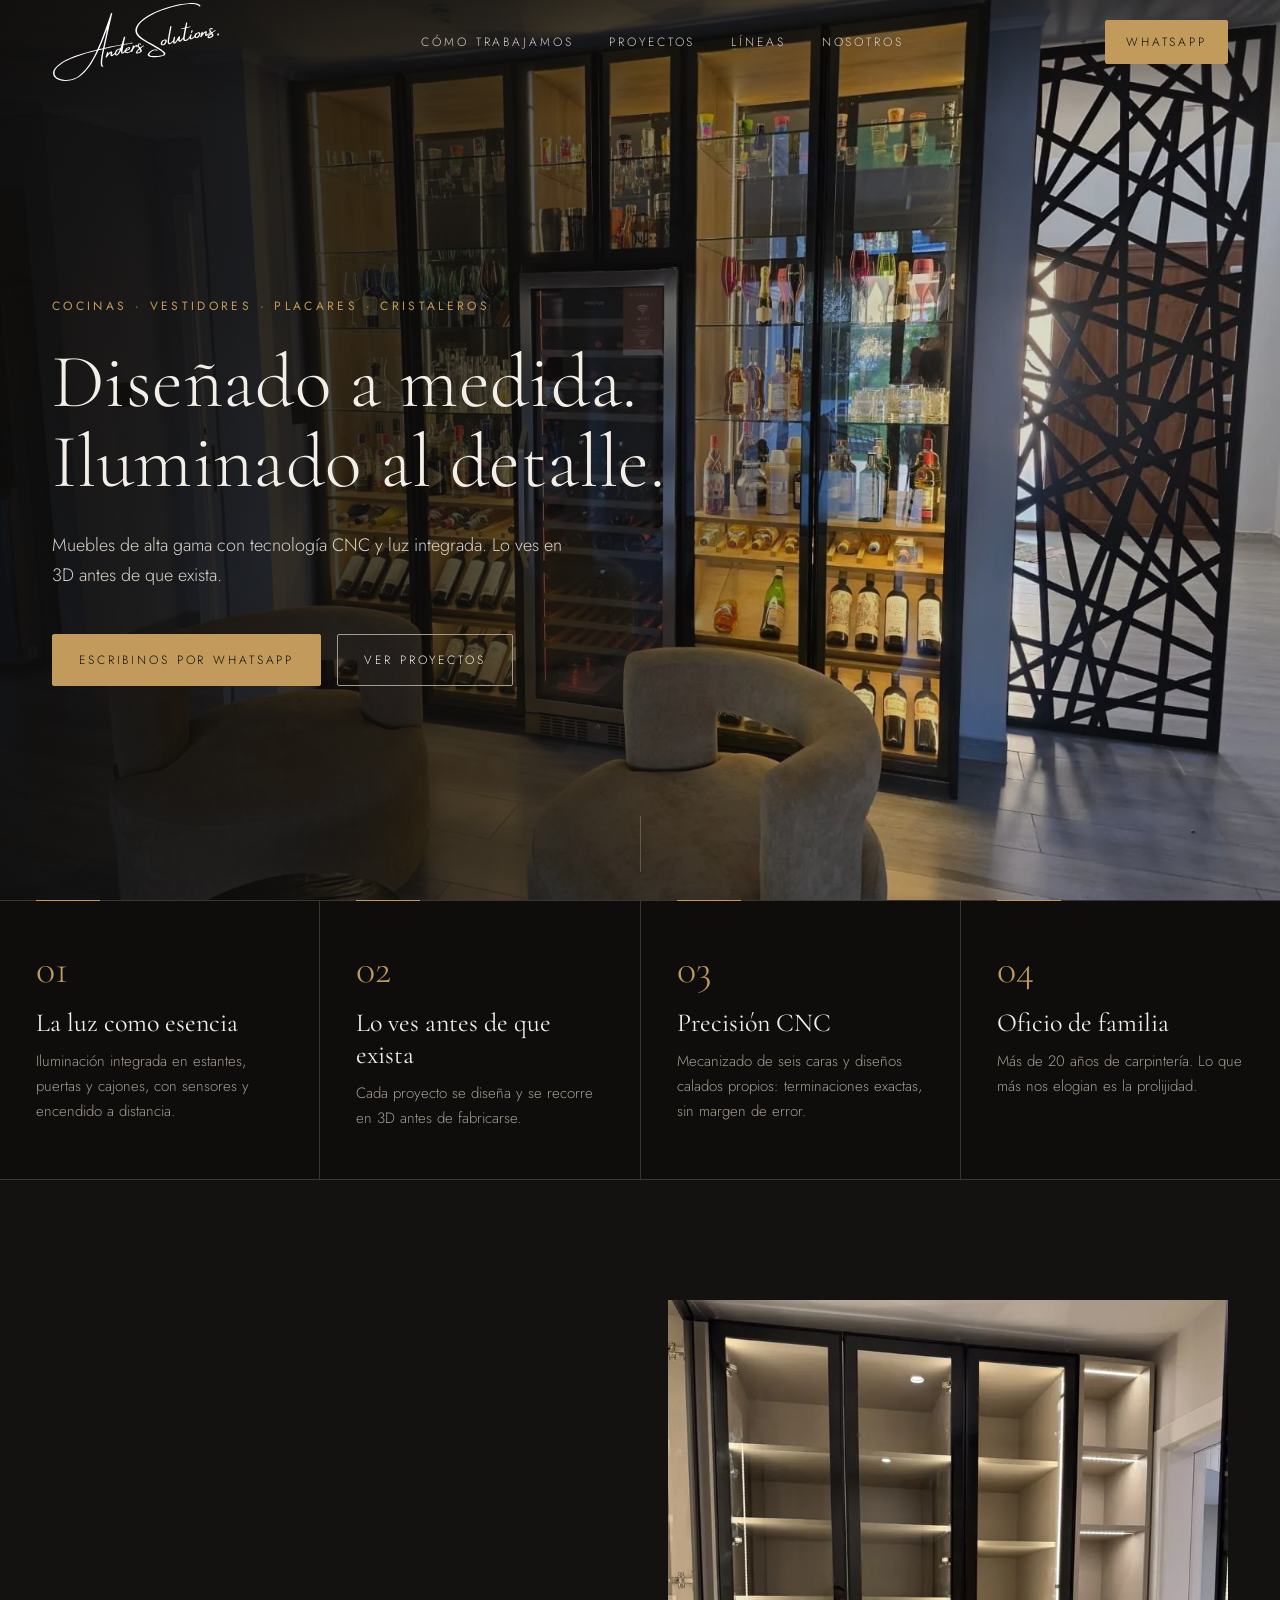
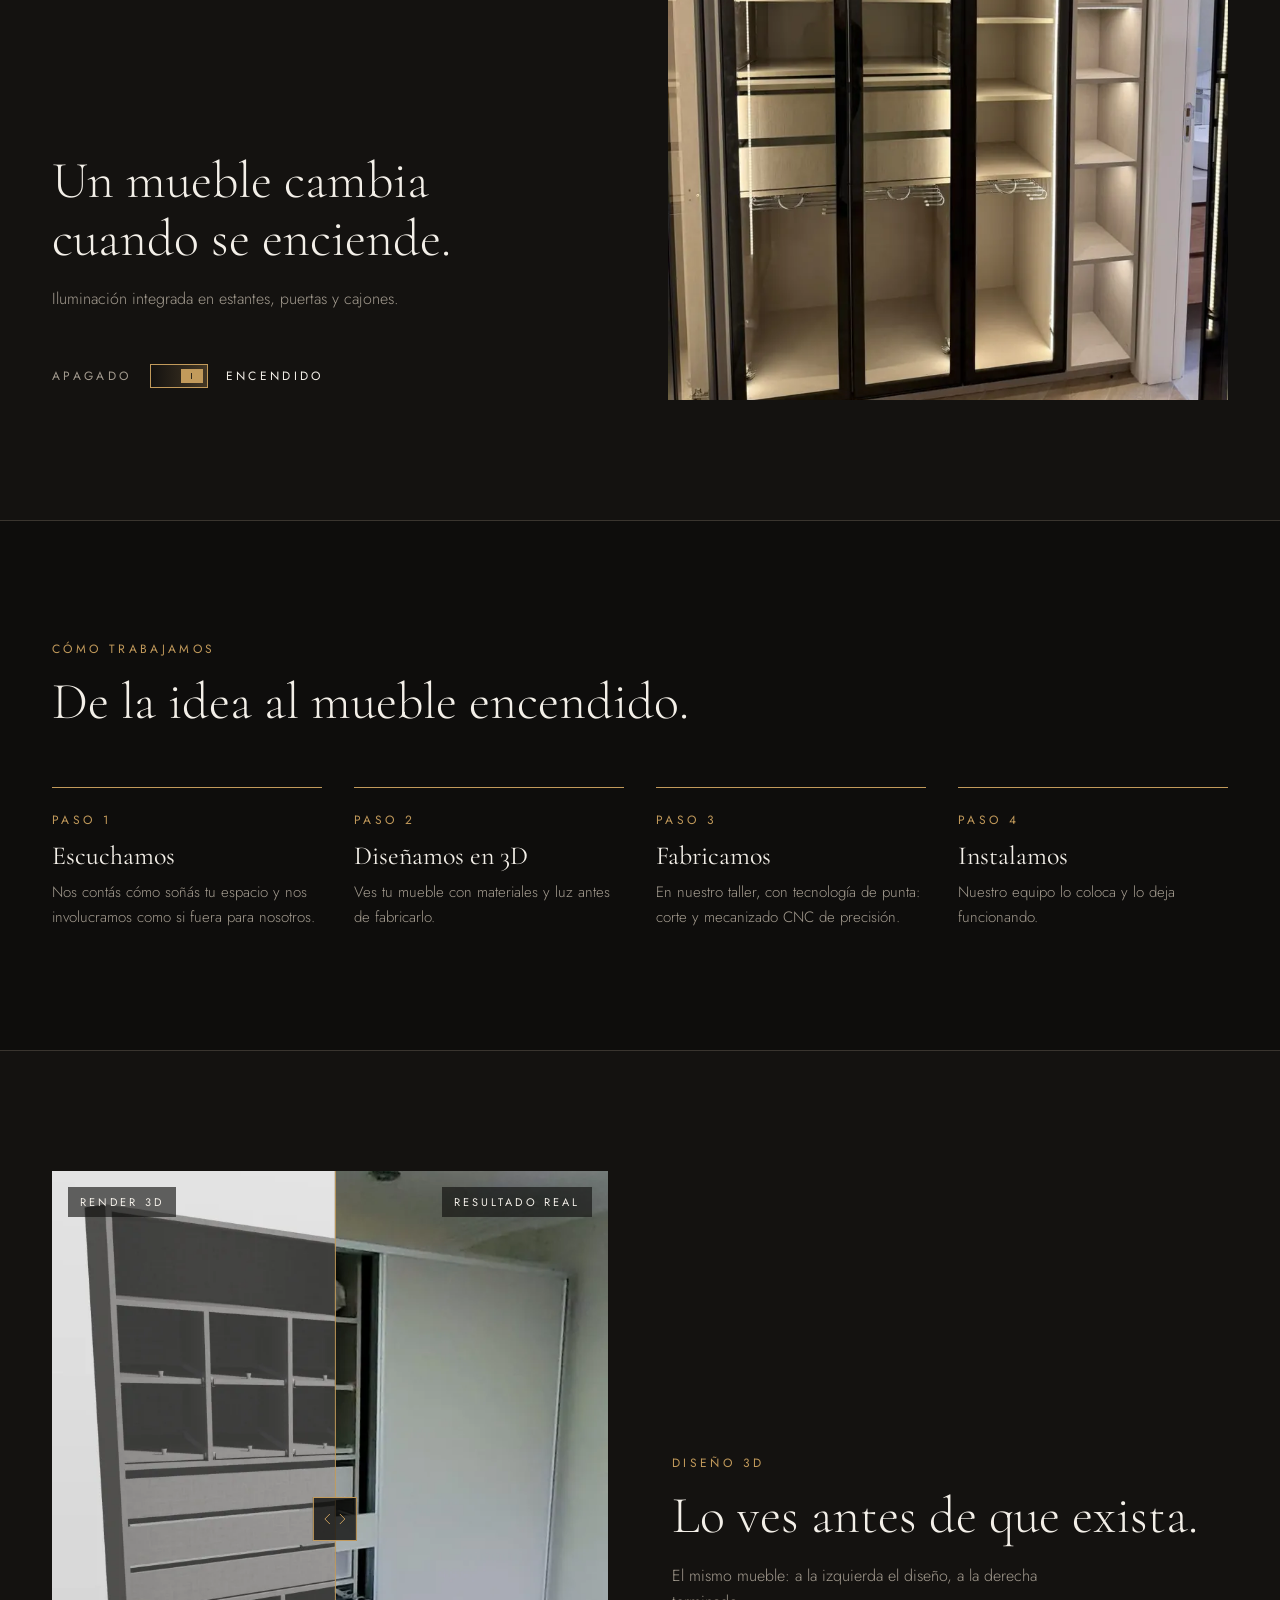
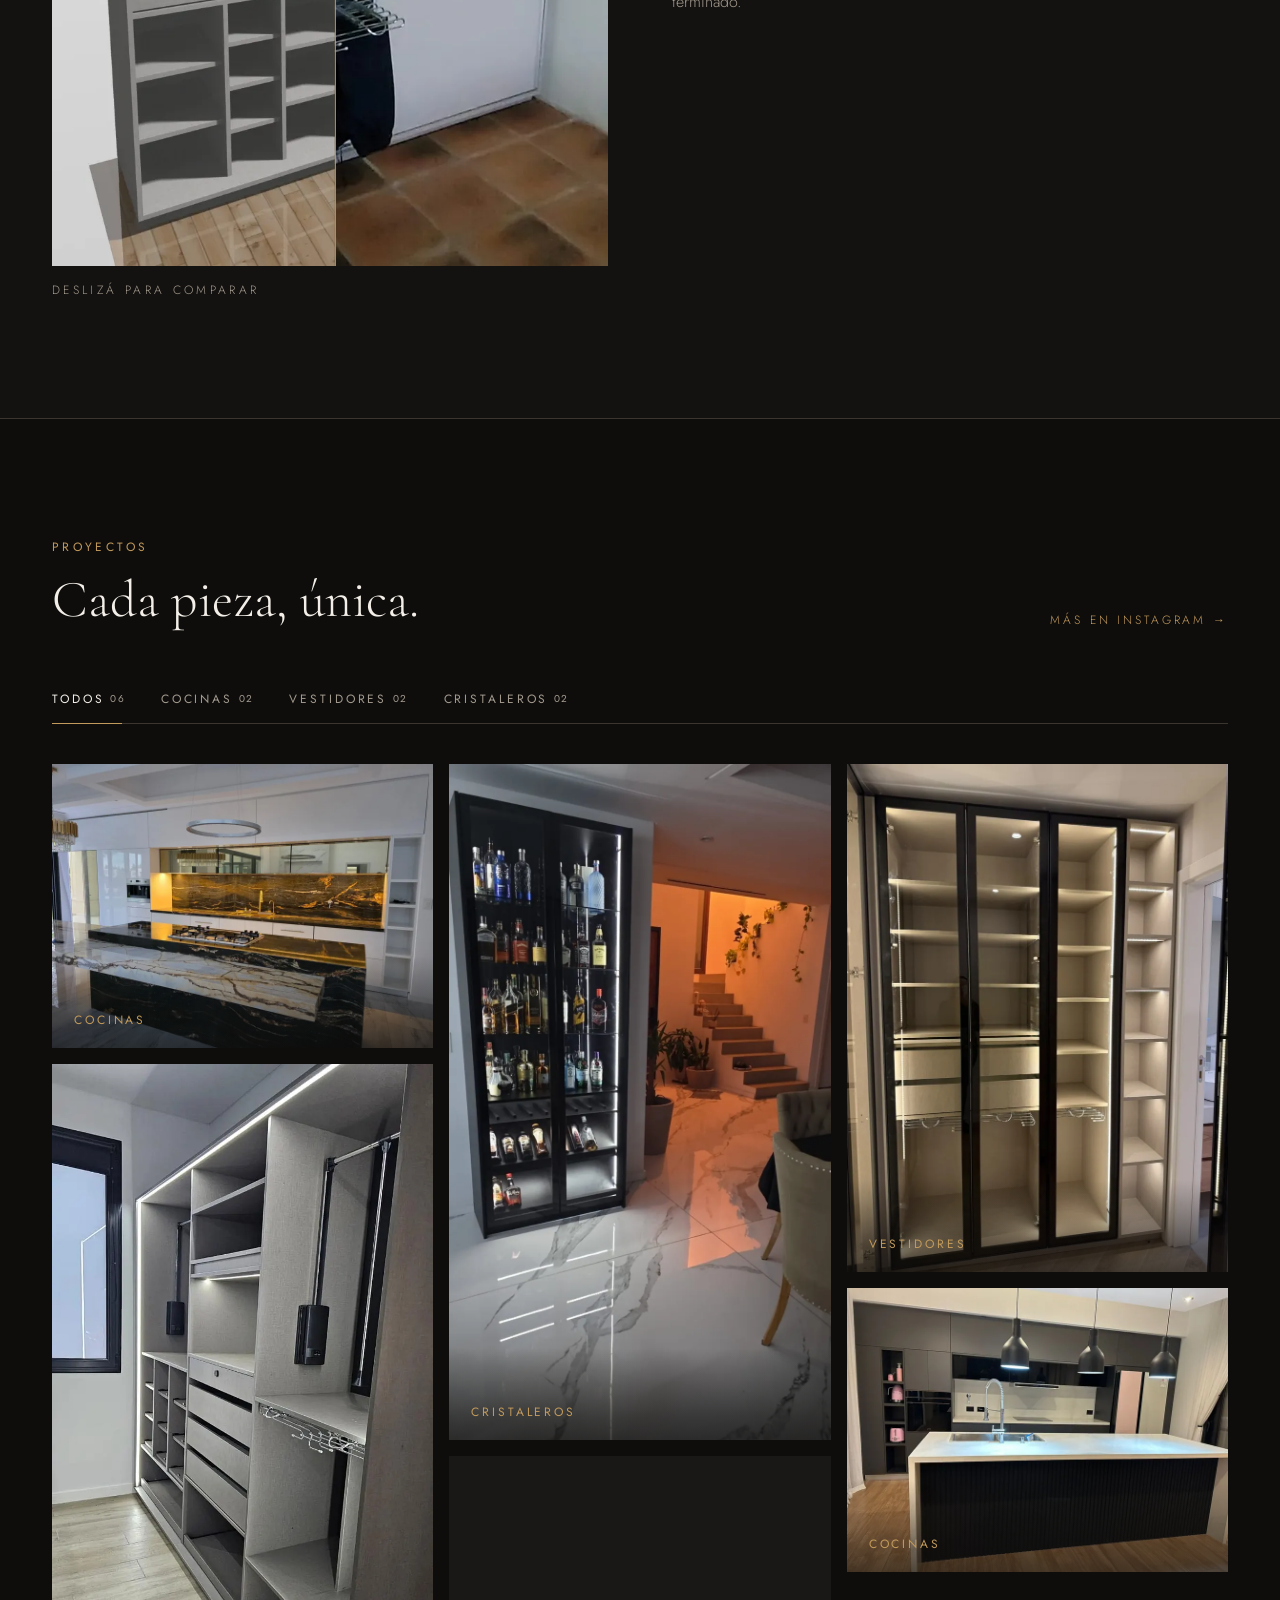
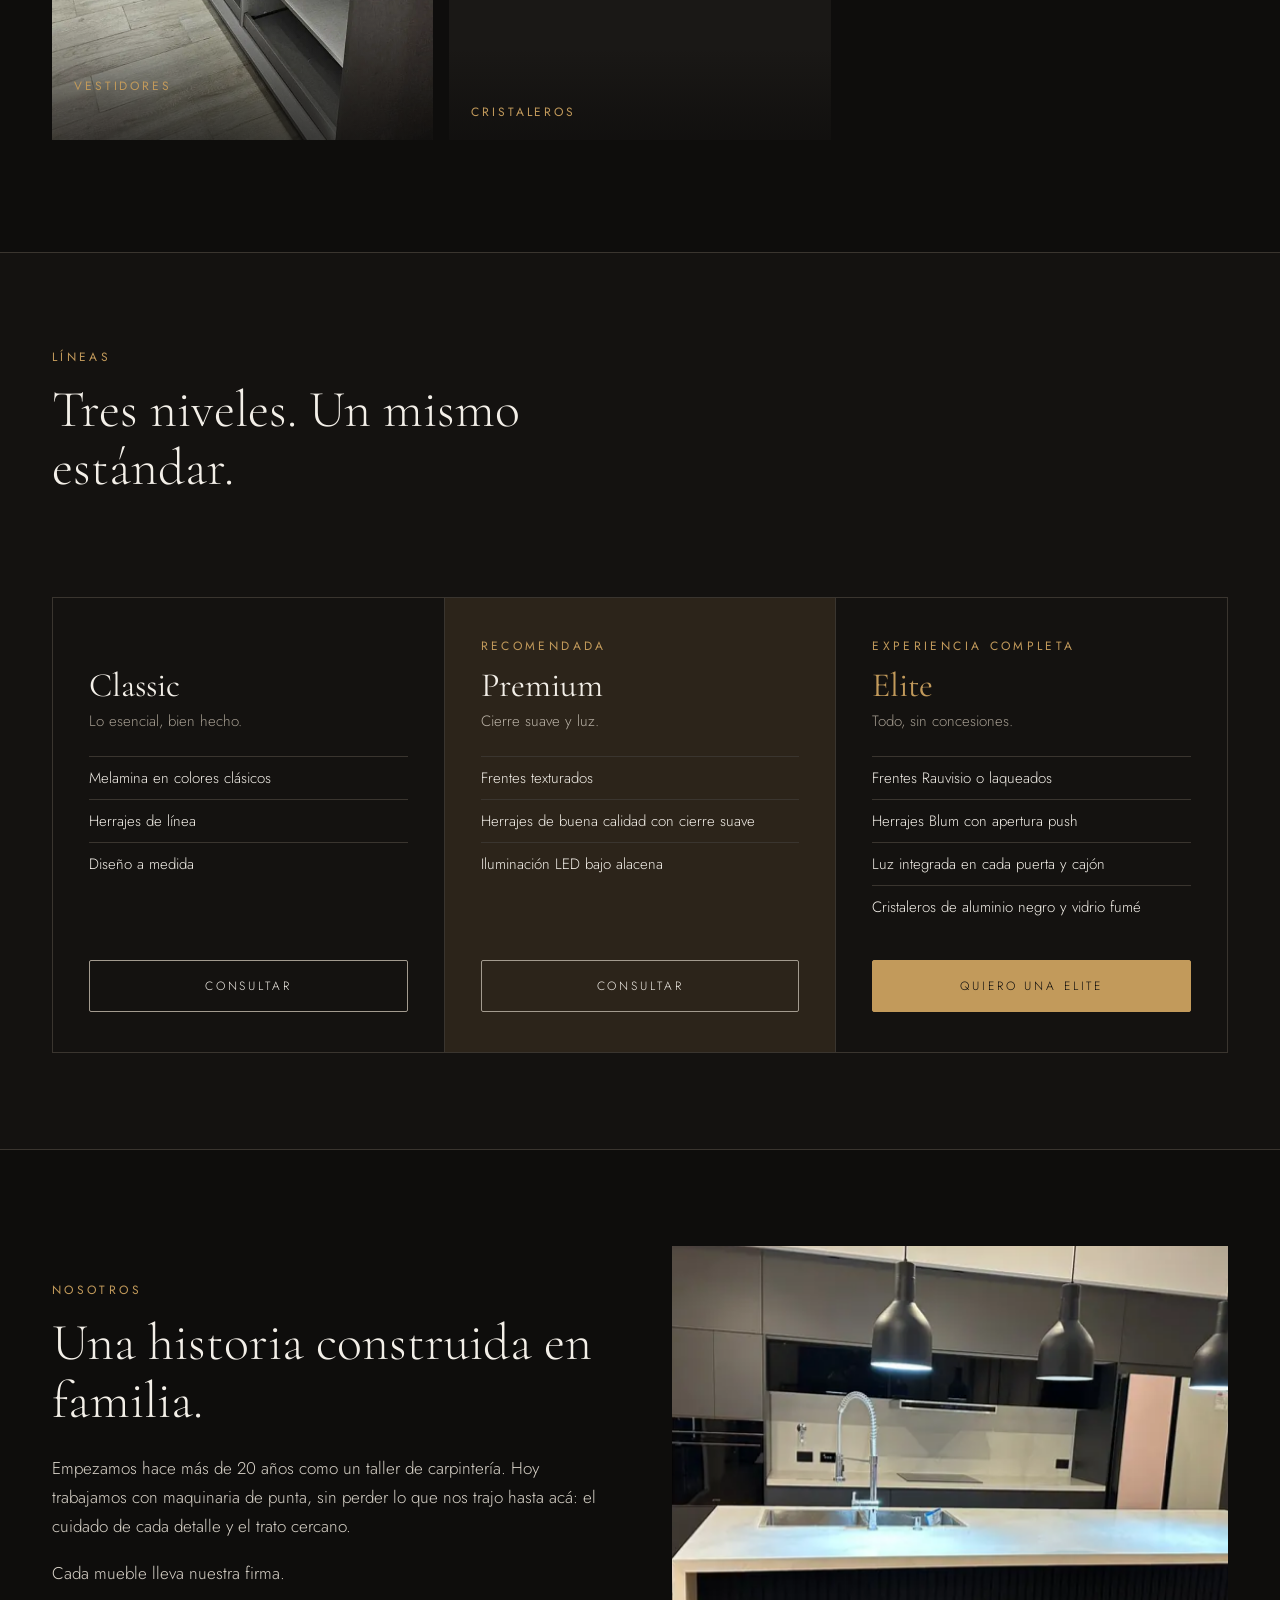
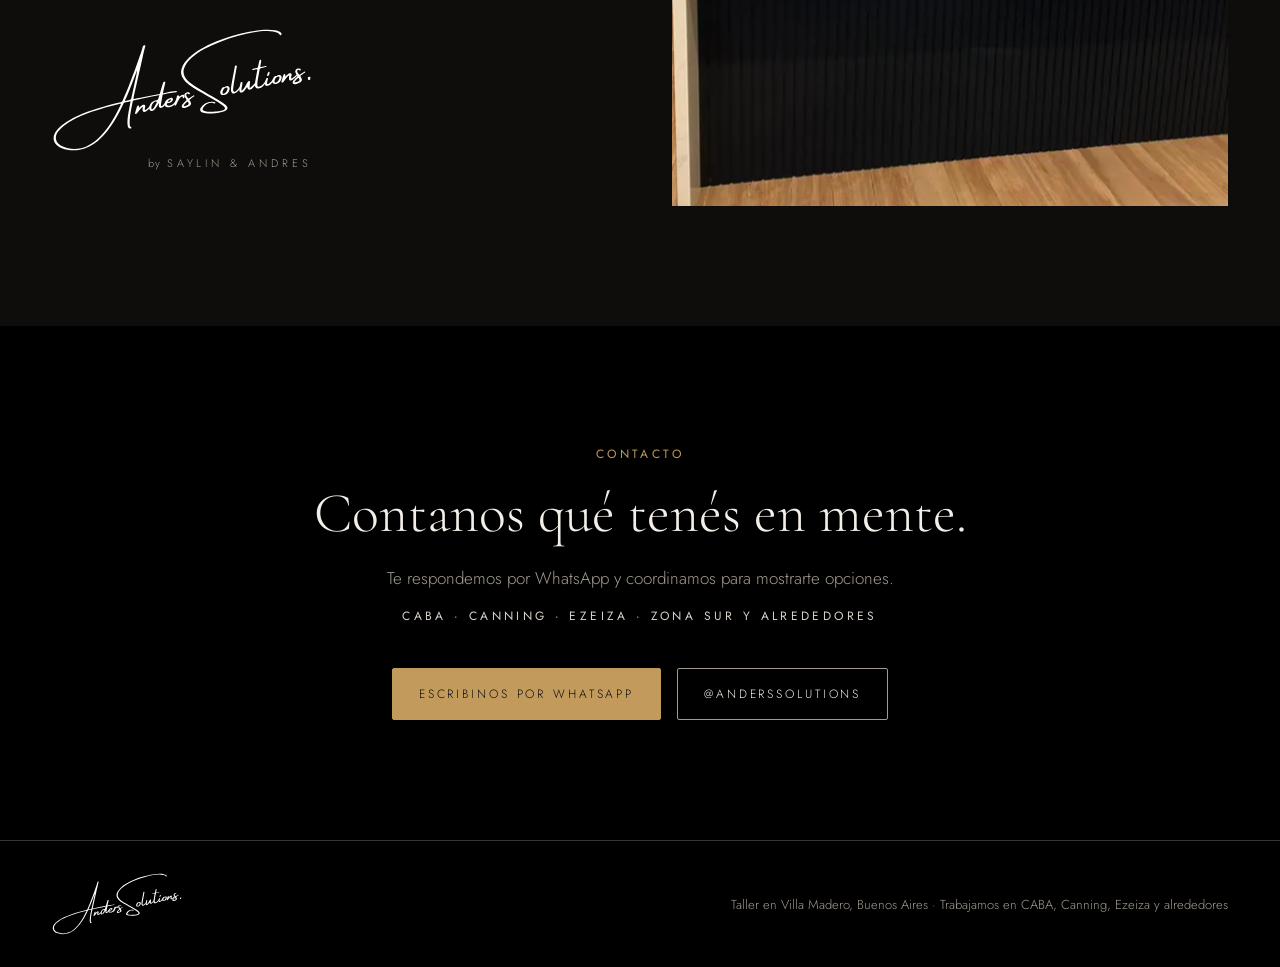
==== commit c32d2760: "Versión en los links de CSS y JS para evitar que el navegador muestre archivos viejos Co-Authored-By" ====
--- a/index.html
+++ b/index.html
@@ -20,9 +20,9 @@
 <script>(function(d){d.classList.add('js');setTimeout(function(){if(!window.AS){d.classList.remove('js')}},4000)})(document.documentElement)</script>
 <link rel="preconnect" href="https://fonts.googleapis.com">
 <link href="https://fonts.googleapis.com/css2?family=Cormorant+Garamond:wght@300;400;500&amp;family=Jost:wght@300;400;500&amp;display=swap" rel="stylesheet">
-<link rel="stylesheet" href="css/site.css">
-<link rel="stylesheet" href="css/galeria.css">
-<link rel="stylesheet" href="css/interactivos.css">
+<link rel="stylesheet" href="css/site.css?v=202611112343">
+<link rel="stylesheet" href="css/galeria.css?v=202611112343">
+<link rel="stylesheet" href="css/interactivos.css?v=202611112343">
 <script type="application/ld+json">{"@context": "https://schema.org", "@type": "HomeAndConstructionBusiness", "name": "AndersSolutions", "description": "Muebles de cocina, vestidores, placares y cristaleros a medida, de alta gama, con tecnología CNC y luz integrada.", "url": "https://anderssolutions.com.ar/", "logo": "https://anderssolutions.com.ar/img/favicon.png", "image": "https://anderssolutions.com.ar/img/og.jpg", "telephone": "+5491121872121", "address": {"@type": "PostalAddress", "addressLocality": "Villa Madero", "addressRegion": "Buenos Aires", "addressCountry": "AR"}, "areaServed": ["Ciudad Autónoma de Buenos Aires", "Canning", "Ezeiza", "Villa Madero"], "sameAs": ["https://instagram.com/anderssolutions"]}</script>
 </head>
 <body>
@@ -440,8 +440,8 @@
 
 </div>
 <a class="wa-float" href="https://wa.me/5491121872121?text=Hola%2C%20quiero%20consultar%20por%20un%20mueble%20a%20medida." target="_blank" rel="noopener" aria-label="Escribinos por WhatsApp"><svg viewBox="0 0 24 24" fill="none" stroke="currentColor" stroke-width="1.8" stroke-linecap="round" stroke-linejoin="round" aria-hidden="true"><path d="M20 11.6a8.2 8.2 0 0 1-12.1 7.2L4 20l1.3-3.7A8.2 8.2 0 1 1 20 11.6z"/><path d="M9.2 8.6c.2-.4.5-.4.8-.4h.5c.2 0 .4.1.5.4l.6 1.5c.1.2 0 .5-.1.6l-.5.6c.6 1.1 1.4 1.9 2.5 2.5l.6-.5c.2-.2.4-.2.6-.1l1.5.6c.3.1.4.3.4.5v.5c0 .3-.1.6-.4.8-.6.4-1.4.5-2.2.2a8.6 8.6 0 0 1-4.7-4.7c-.3-.8-.2-1.6.2-2.3z"/></svg></a>
-<script src="js/site.js" defer></script>
-<script src="js/galeria.js" defer></script>
-<script src="js/interactivos.js" defer></script>
+<script src="js/site.js?v=202611112343" defer></script>
+<script src="js/galeria.js?v=202611112343" defer></script>
+<script src="js/interactivos.js?v=202611112343" defer></script>
 </body>
 </html>
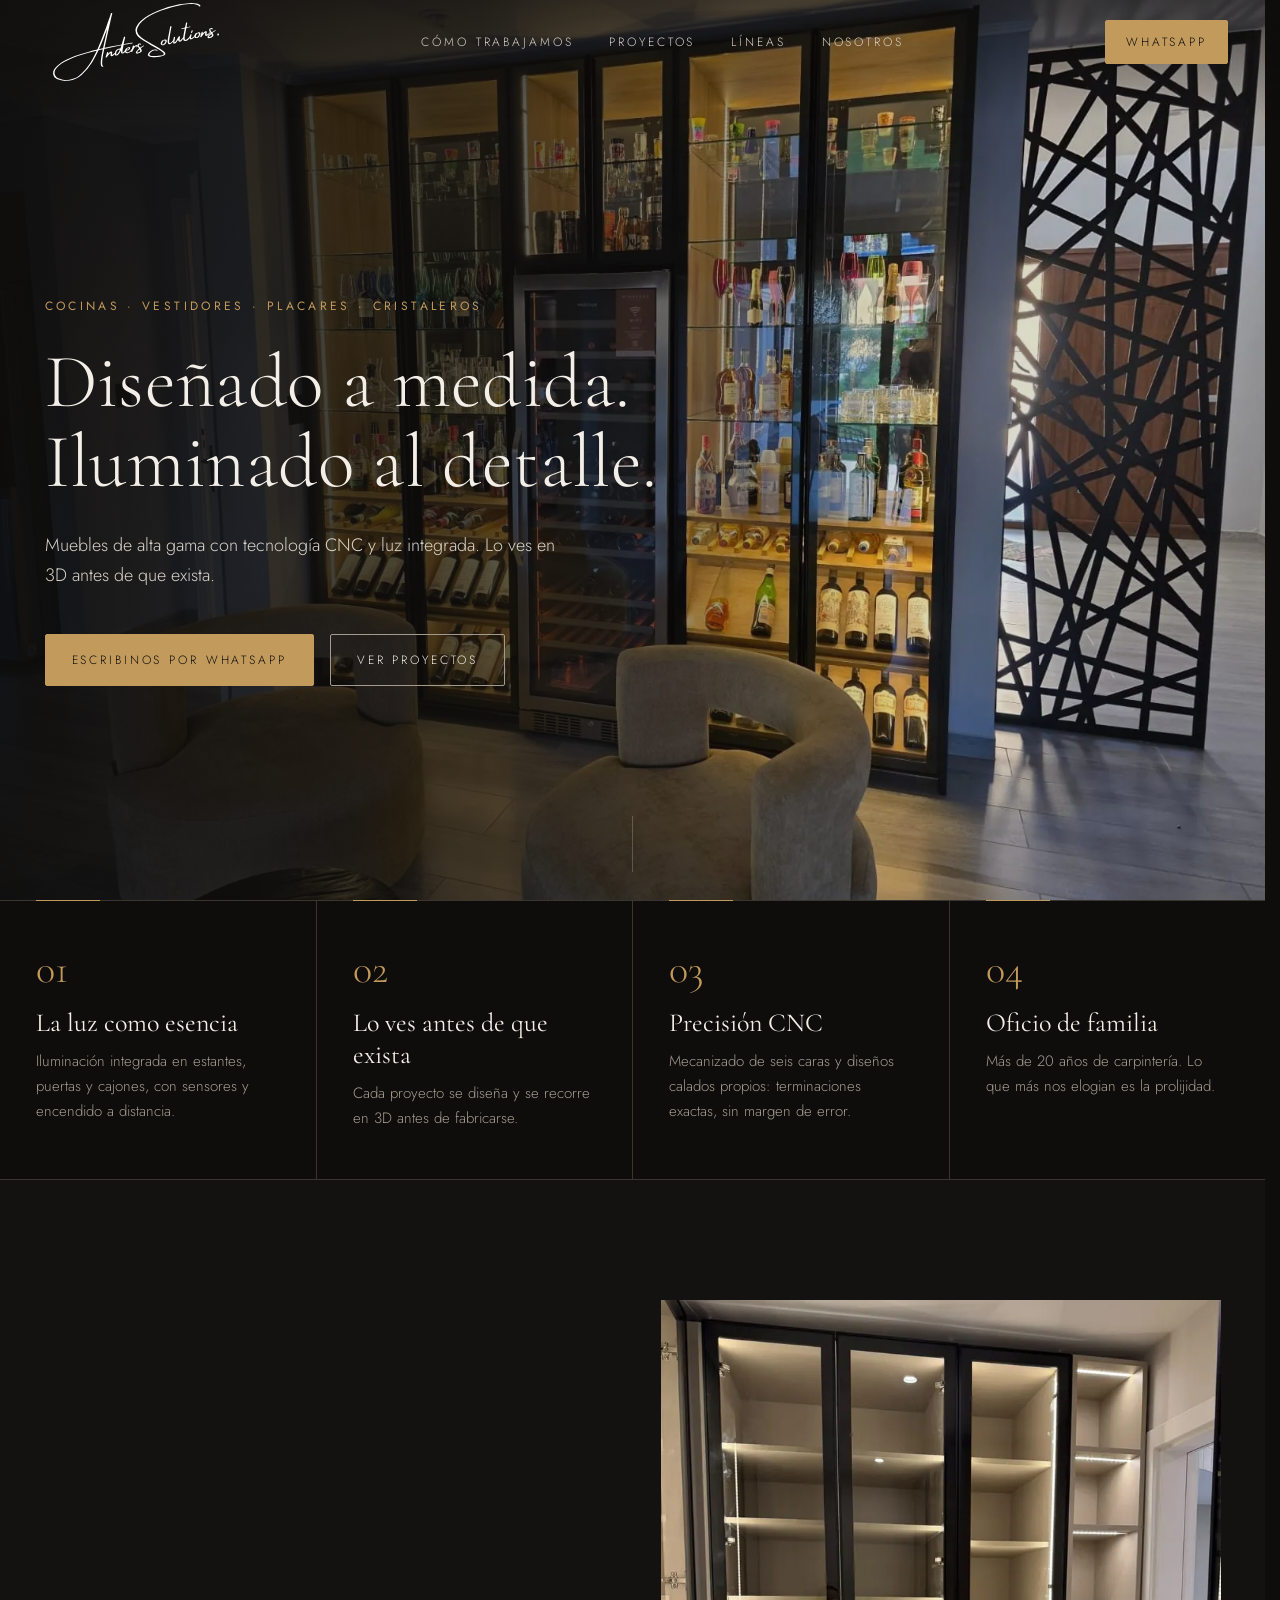
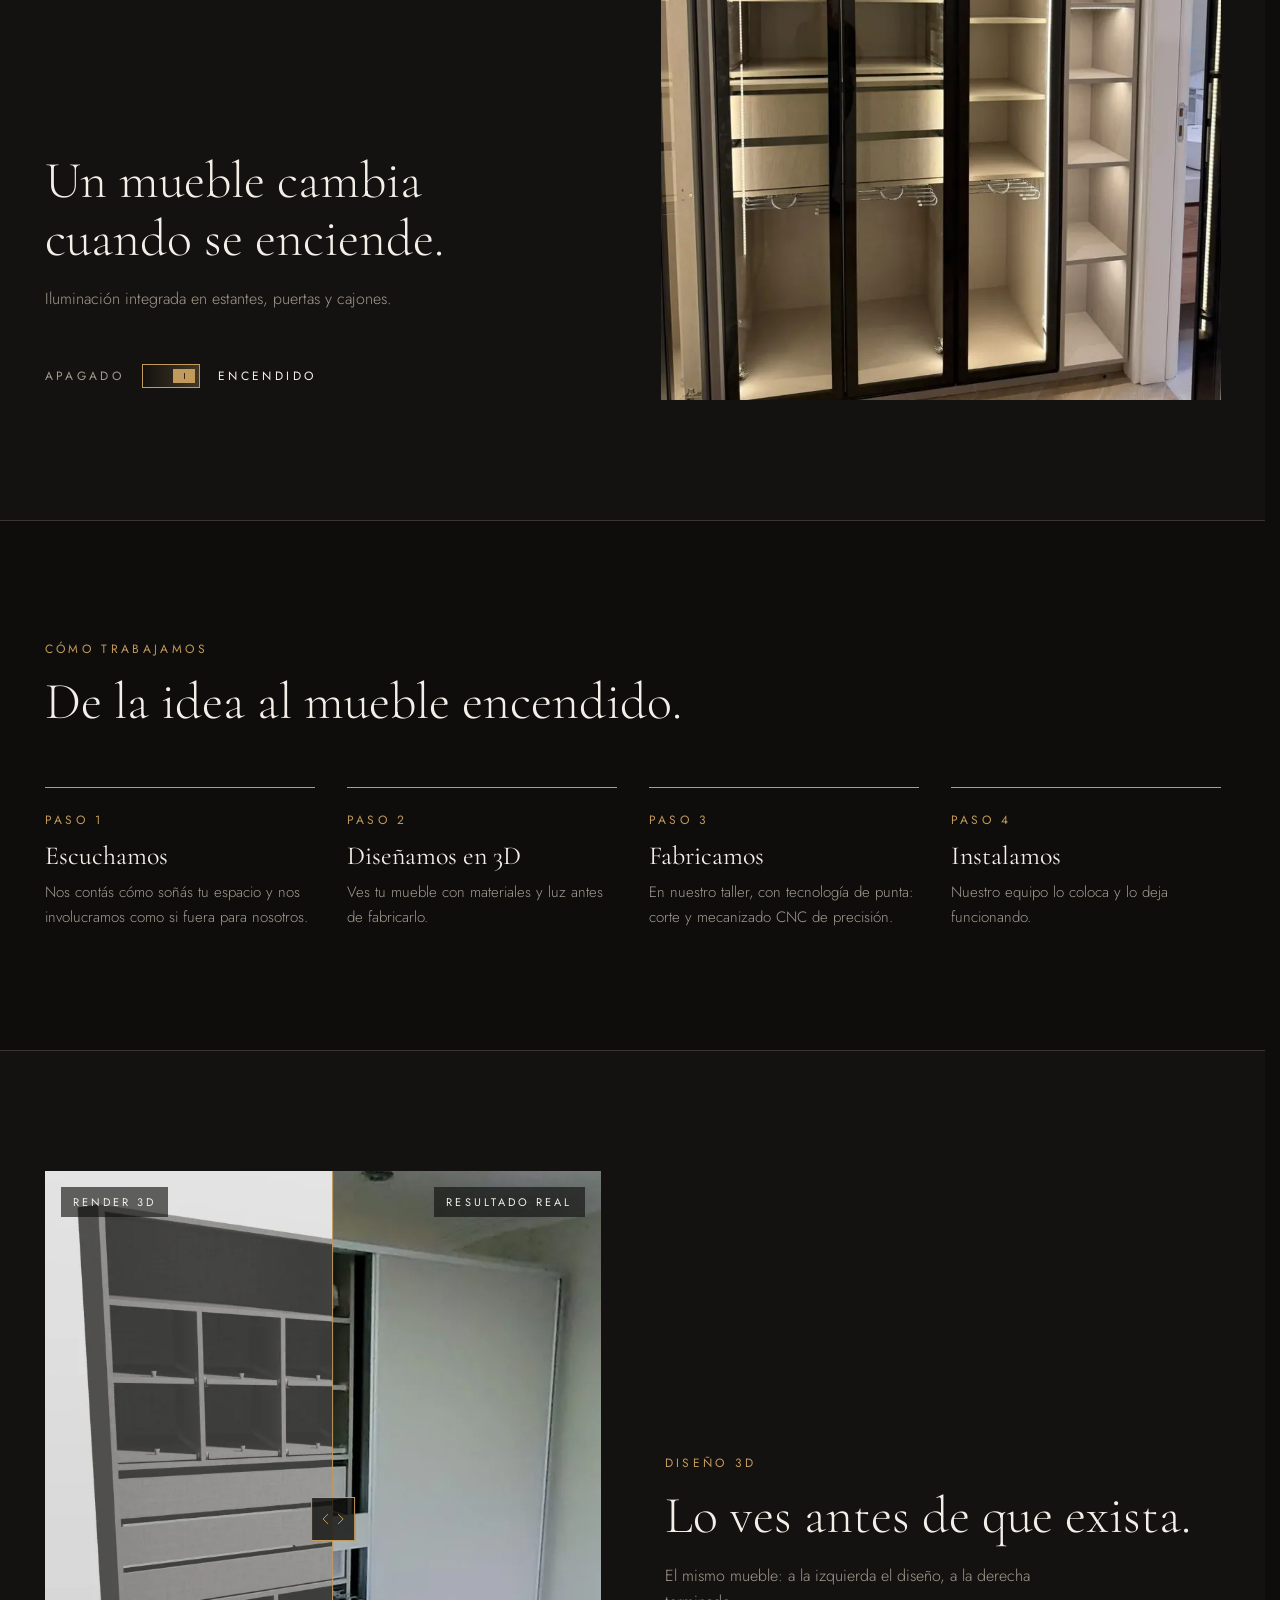
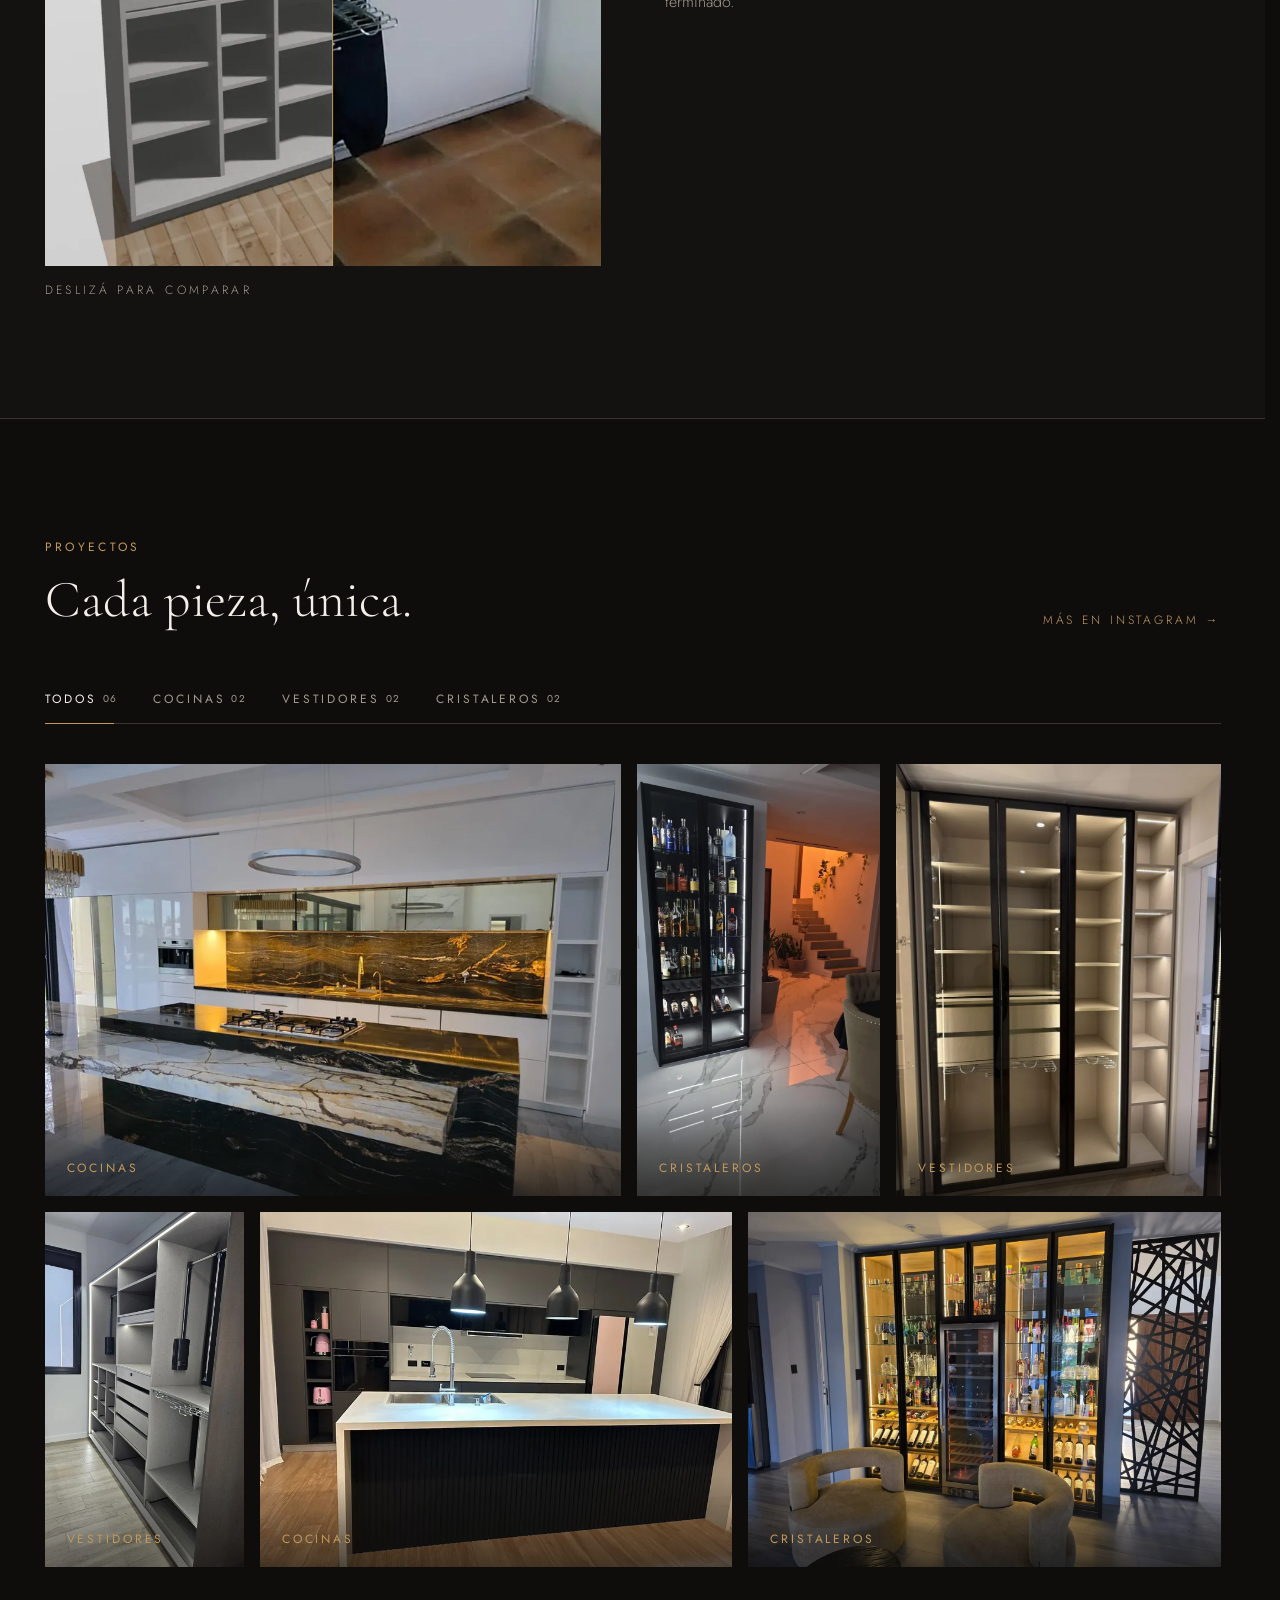
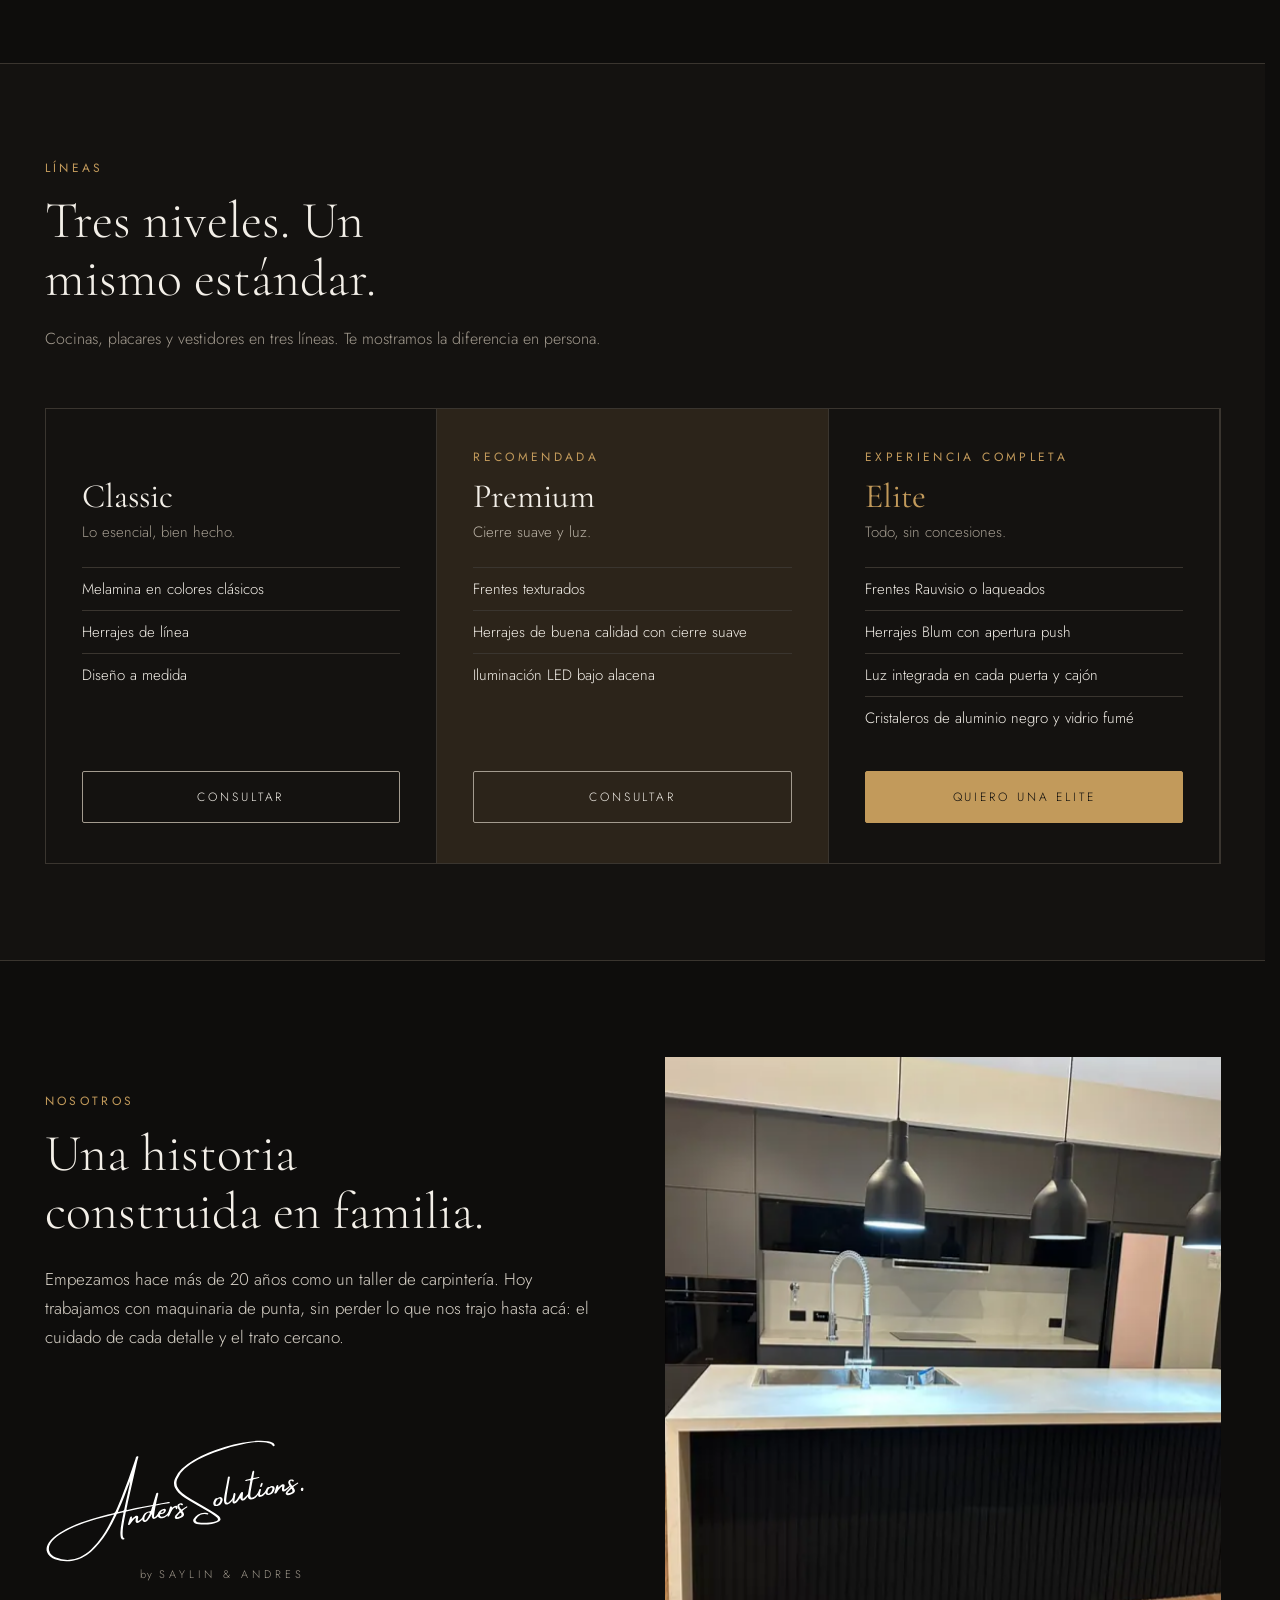
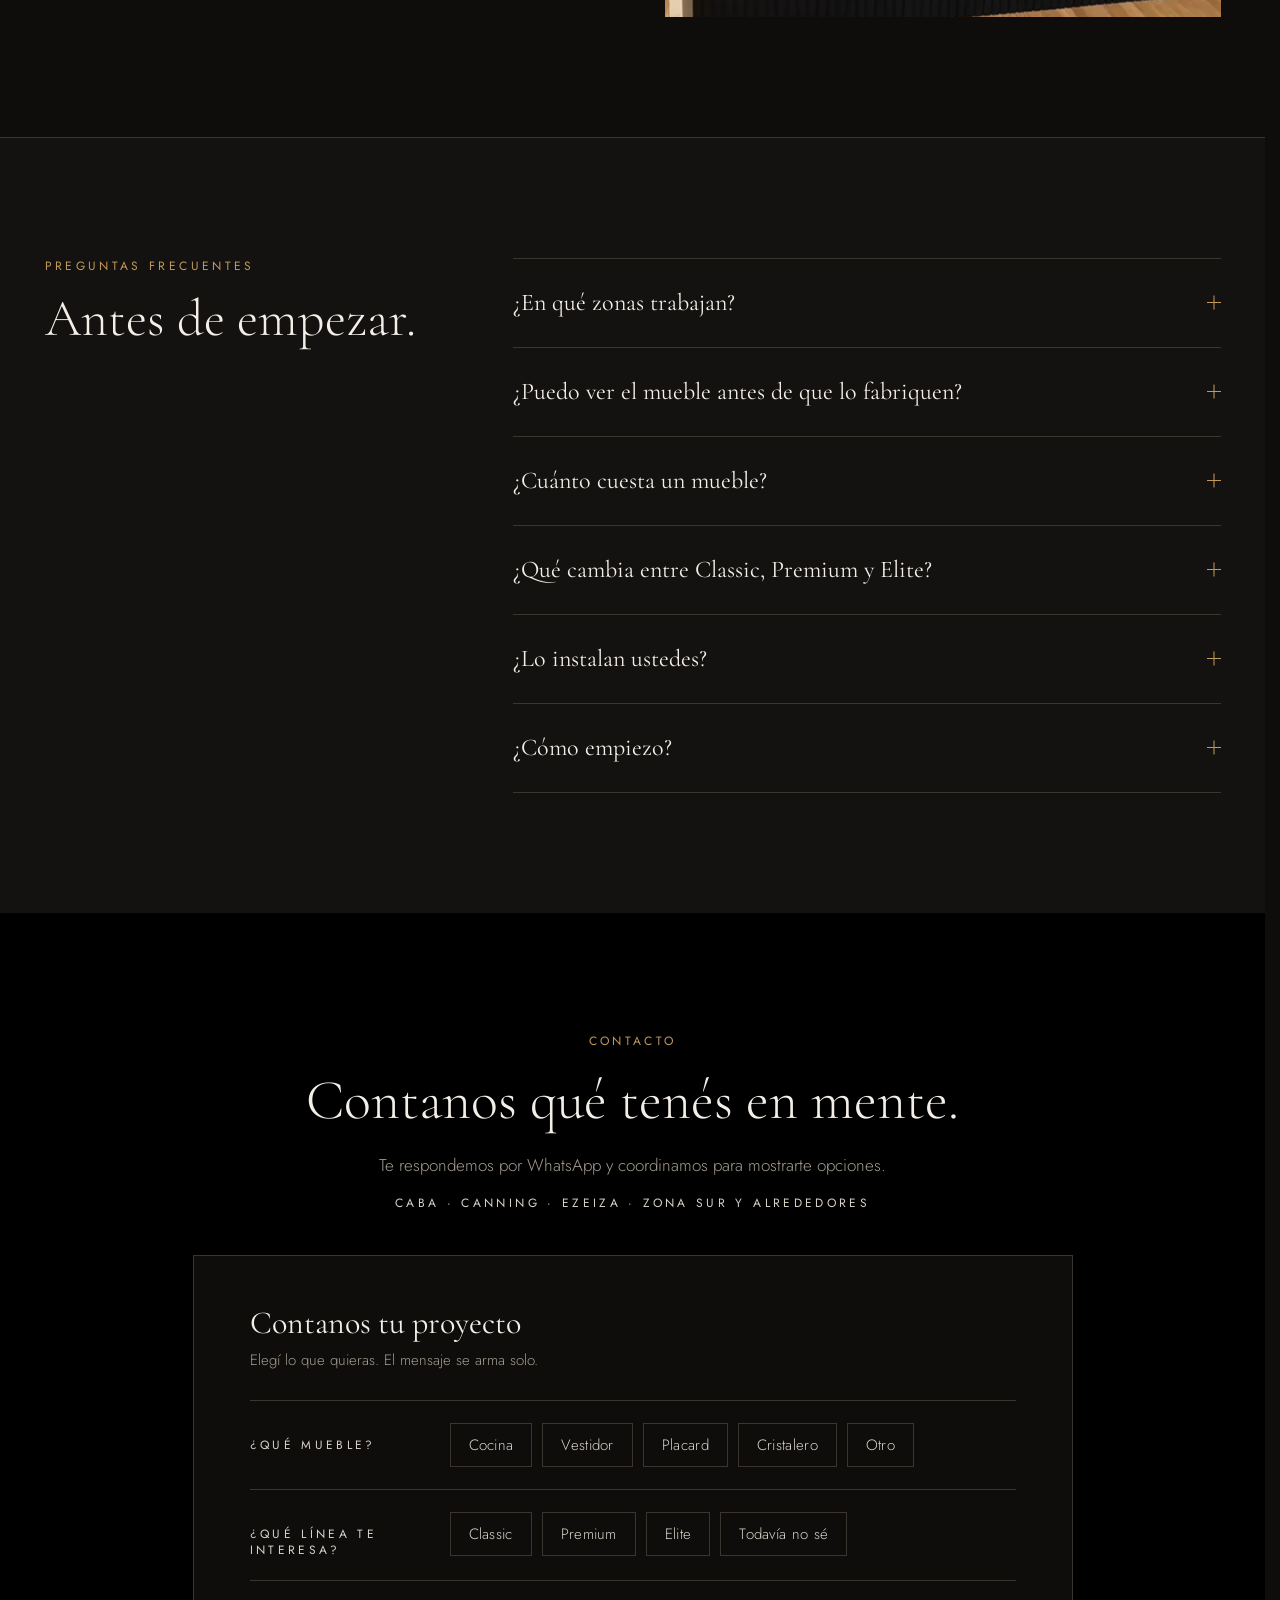
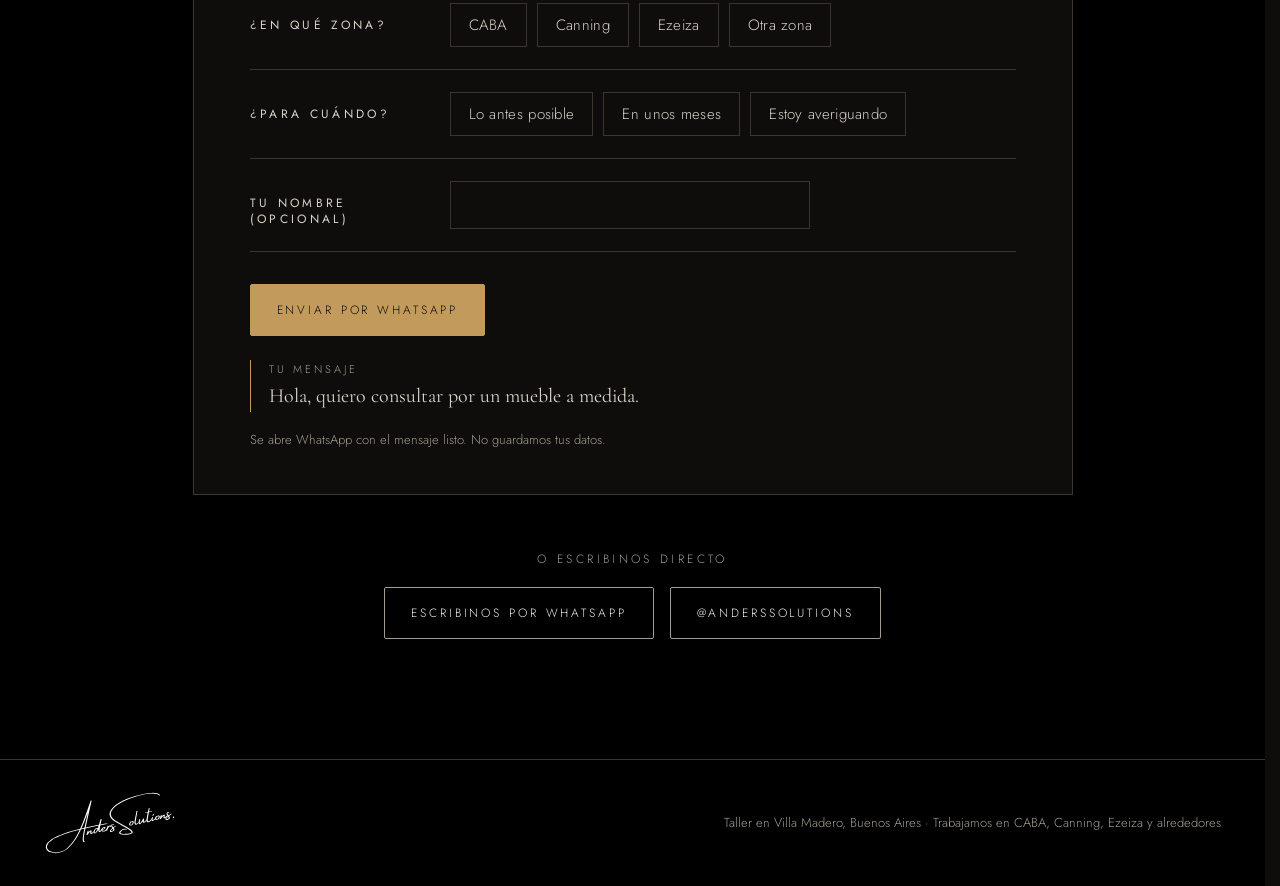
==== commit e4a996b5: "Armador de mensaje de WhatsApp, preguntas frecuentes y pulido - "Contanos tu proyecto": opciones de " ====
--- a/index.html
+++ b/index.html
@@ -20,9 +20,10 @@
 <script>(function(d){d.classList.add('js');setTimeout(function(){if(!window.AS){d.classList.remove('js')}},4000)})(document.documentElement)</script>
 <link rel="preconnect" href="https://fonts.googleapis.com">
 <link href="https://fonts.googleapis.com/css2?family=Cormorant+Garamond:wght@300;400;500&amp;family=Jost:wght@300;400;500&amp;display=swap" rel="stylesheet">
-<link rel="stylesheet" href="css/site.css?v=202611112343">
-<link rel="stylesheet" href="css/galeria.css?v=202611112343">
-<link rel="stylesheet" href="css/interactivos.css?v=202611112343">
+<link rel="stylesheet" href="css/site.css?v=202611120016">
+<link rel="stylesheet" href="css/galeria.css?v=202611120016">
+<link rel="stylesheet" href="css/interactivos.css?v=202611120016">
+<link rel="stylesheet" href="css/contacto.css?v=202611120016">
 <script type="application/ld+json">{"@context": "https://schema.org", "@type": "HomeAndConstructionBusiness", "name": "AndersSolutions", "description": "Muebles de cocina, vestidores, placares y cristaleros a medida, de alta gama, con tecnología CNC y luz integrada.", "url": "https://anderssolutions.com.ar/", "logo": "https://anderssolutions.com.ar/img/favicon.png", "image": "https://anderssolutions.com.ar/img/og.jpg", "telephone": "+5491121872121", "address": {"@type": "PostalAddress", "addressLocality": "Villa Madero", "addressRegion": "Buenos Aires", "addressCountry": "AR"}, "areaServed": ["Ciudad Autónoma de Buenos Aires", "Canning", "Ezeiza", "Villa Madero"], "sameAs": ["https://instagram.com/anderssolutions"]}</script>
 </head>
 <body>
@@ -368,7 +369,7 @@
 <li>Herrajes de línea</li>
 <li>Diseño a medida</li>
 </ul>
-<a class="btn btn-block" href="#contacto">Consultar</a>
+<a class="btn btn-block" href="#contacto" data-linea="Classic">Consultar</a>
 </div>
 <div class="tier tier--premium">
 <p class="label tier-tag">Recomendada</p>
@@ -379,7 +380,7 @@
 <li>Herrajes de buena calidad con cierre suave</li>
 <li>Iluminación LED bajo alacena</li>
 </ul>
-<a class="btn btn-block" href="#contacto">Consultar</a>
+<a class="btn btn-block" href="#contacto" data-linea="Premium">Consultar</a>
 </div>
 <div class="tier tier--elite">
 <p class="label tier-tag">Experiencia completa</p>
@@ -391,7 +392,7 @@
 <li>Luz integrada en cada puerta y cajón</li>
 <li>Cristaleros de aluminio negro y vidrio fumé</li>
 </ul>
-<a class="btn btn-pri btn-block" href="#contacto">Quiero una Elite</a>
+<a class="btn btn-pri btn-block" href="#contacto" data-linea="Elite">Quiero una Elite</a>
 </div>
 </div>
 </div>
@@ -416,15 +417,147 @@
 </div>
 </section>
 
+<!--
+  ======================================================================
+  PREGUNTAS FRECUENTES
+  Cada pregunta es un <details class="faq-item">. Para cambiar un texto hay que
+  editarlo en DOS lugares: acá abajo y en el bloque <script type="application/ld+json">
+  que está al final de esta sección (lo leen los buscadores). El texto tiene que ser
+  el mismo en los dos.
+  ======================================================================
+-->
+<section id="preguntas" class="section-faq" aria-labelledby="faq-titulo">
+<div class="wrap faq-grid">
+<div class="faq-intro" data-reveal-group>
+<p class="label label--section">Preguntas frecuentes</p>
+<h2 id="faq-titulo" class="serif h2">Antes de empezar.</h2>
+</div>
+<div class="faq-lista" data-reveal-group>
+<details class="faq-item">
+<summary class="faq-pregunta"><span class="faq-texto">¿En qué zonas trabajan?</span><span class="faq-icono" aria-hidden="true"></span></summary>
+<div class="faq-respuesta"><p>Trabajamos en CABA, Canning, Ezeiza y alrededores. El taller está en Villa Madero.</p></div>
+</details>
+<details class="faq-item">
+<summary class="faq-pregunta"><span class="faq-texto">¿Puedo ver el mueble antes de que lo fabriquen?</span><span class="faq-icono" aria-hidden="true"></span></summary>
+<div class="faq-respuesta"><p>Sí. Cada proyecto se diseña en 3D y lo ves con materiales y luz antes de fabricarlo.</p></div>
+</details>
+<details class="faq-item">
+<summary class="faq-pregunta"><span class="faq-texto">¿Cuánto cuesta un mueble?</span><span class="faq-icono" aria-hidden="true"></span></summary>
+<div class="faq-respuesta"><p>Cada mueble es a medida, por eso no hay precios de lista. El presupuesto se arma según el espacio y la línea, y se pide por WhatsApp.</p></div>
+</details>
+<details class="faq-item">
+<summary class="faq-pregunta"><span class="faq-texto">¿Qué cambia entre Classic, Premium y Elite?</span><span class="faq-icono" aria-hidden="true"></span></summary>
+<div class="faq-respuesta"><p>Cambian los materiales, los herrajes y la iluminación. Elite es la experiencia completa. El detalle te lo mostramos en persona.</p></div>
+</details>
+<details class="faq-item">
+<summary class="faq-pregunta"><span class="faq-texto">¿Lo instalan ustedes?</span><span class="faq-icono" aria-hidden="true"></span></summary>
+<div class="faq-respuesta"><p>Sí. Nuestro equipo lo coloca y lo deja funcionando.</p></div>
+</details>
+<details class="faq-item">
+<summary class="faq-pregunta"><span class="faq-texto">¿Cómo empiezo?</span><span class="faq-icono" aria-hidden="true"></span></summary>
+<div class="faq-respuesta"><p>Escribinos por WhatsApp y contanos cómo es tu espacio. Podés <a href="#contacto">armar el mensaje acá</a>.</p></div>
+</details>
+</div>
+</div>
+<script type="application/ld+json">{"@context": "https://schema.org", "@type": "FAQPage", "mainEntity": [
+{"@type": "Question", "name": "¿En qué zonas trabajan?", "acceptedAnswer": {"@type": "Answer", "text": "Trabajamos en CABA, Canning, Ezeiza y alrededores. El taller está en Villa Madero."}},
+{"@type": "Question", "name": "¿Puedo ver el mueble antes de que lo fabriquen?", "acceptedAnswer": {"@type": "Answer", "text": "Sí. Cada proyecto se diseña en 3D y lo ves con materiales y luz antes de fabricarlo."}},
+{"@type": "Question", "name": "¿Cuánto cuesta un mueble?", "acceptedAnswer": {"@type": "Answer", "text": "Cada mueble es a medida, por eso no hay precios de lista. El presupuesto se arma según el espacio y la línea, y se pide por WhatsApp."}},
+{"@type": "Question", "name": "¿Qué cambia entre Classic, Premium y Elite?", "acceptedAnswer": {"@type": "Answer", "text": "Cambian los materiales, los herrajes y la iluminación. Elite es la experiencia completa. El detalle te lo mostramos en persona."}},
+{"@type": "Question", "name": "¿Lo instalan ustedes?", "acceptedAnswer": {"@type": "Answer", "text": "Sí. Nuestro equipo lo coloca y lo deja funcionando."}},
+{"@type": "Question", "name": "¿Cómo empiezo?", "acceptedAnswer": {"@type": "Answer", "text": "Escribinos por WhatsApp y contanos cómo es tu espacio. Podés armar el mensaje acá."}}
+]}</script>
+</section>
+
+<!--
+  ======================================================================
+  CONTACTO + "CONTANOS TU PROYECTO" (armador de mensaje de WhatsApp)
+  - Cada opción es un <input type="radio"> dentro de un <label class="arm-chip">.
+    Lo que se ve es el texto del <span>; lo que va al mensaje está en el atributo:
+      data-objeto  (¿Qué mueble?)  "Quiero consultar por ___"
+      data-texto   se suma a esa misma frase, separado por coma (", línea Elite", ", en Canning")
+      data-frase   se agrega como frase aparte al final ("Para cuándo: en unos meses.")
+    Para agregar o sacar una opción: copiar o borrar un <label class="arm-chip"> completo.
+  - El número de WhatsApp está en data-telefono del <form> (solo dígitos, con 549).
+  - No se guarda ni se envía nada a ningún servidor: solo arma el link de wa.me.
+  - Sin JavaScript el armador no se muestra y queda el botón directo de abajo.
+  ======================================================================
+-->
 <section id="contacto" class="section-contact">
-<div class="wrap" data-reveal-group>
+<div class="wrap">
+<div class="contact-intro" data-reveal-group>
 <p class="label contact-label">Contacto</p>
 <h2 class="serif h2 h2--lg">Contanos qué tenés en mente.</h2>
 <p class="contact-text">Te respondemos por WhatsApp y coordinamos para mostrarte opciones.</p>
-<p class="label contact-zones">CABA · Canning · Ezeiza · Zona sur y alrededores</p>
+<p class="label contact-zones">CABA · Canning · Ezeiza · Zona&nbsp;sur y alrededores</p>
+</div>
+
+<form class="arm" data-armador data-telefono="5491121872121" aria-labelledby="arm-titulo" data-reveal="fade">
+<div class="arm-cabecera">
+<h3 id="arm-titulo" class="serif arm-titulo">Contanos tu proyecto</h3>
+<p class="arm-ayuda">Elegí lo que quieras. El mensaje se arma solo.</p>
+</div>
+
+<fieldset class="arm-grupo">
+<legend class="label arm-legend">¿Qué mueble?</legend>
+<div class="arm-chips">
+<label class="arm-chip"><input type="radio" name="mueble" value="Cocina" data-objeto="una cocina"><span>Cocina</span></label>
+<label class="arm-chip"><input type="radio" name="mueble" value="Vestidor" data-objeto="un vestidor"><span>Vestidor</span></label>
+<label class="arm-chip"><input type="radio" name="mueble" value="Placard" data-objeto="un placard"><span>Placard</span></label>
+<label class="arm-chip"><input type="radio" name="mueble" value="Cristalero" data-objeto="un cristalero"><span>Cristalero</span></label>
+<label class="arm-chip"><input type="radio" name="mueble" value="Otro" data-objeto="otro mueble a medida"><span>Otro</span></label>
+</div>
+</fieldset>
+
+<fieldset class="arm-grupo">
+<legend class="label arm-legend">¿Qué línea te interesa?</legend>
+<div class="arm-chips">
+<label class="arm-chip"><input type="radio" name="linea" value="Classic" data-texto="línea Classic"><span>Classic</span></label>
+<label class="arm-chip"><input type="radio" name="linea" value="Premium" data-texto="línea Premium"><span>Premium</span></label>
+<label class="arm-chip"><input type="radio" name="linea" value="Elite" data-texto="línea Elite"><span>Elite</span></label>
+<label class="arm-chip"><input type="radio" name="linea" value="No sé" data-frase="Todavía no sé qué línea."><span>Todavía no sé</span></label>
+</div>
+</fieldset>
+
+<fieldset class="arm-grupo">
+<legend class="label arm-legend">¿En qué zona?</legend>
+<div class="arm-chips">
+<label class="arm-chip"><input type="radio" name="zona" value="CABA" data-texto="en CABA"><span>CABA</span></label>
+<label class="arm-chip"><input type="radio" name="zona" value="Canning" data-texto="en Canning"><span>Canning</span></label>
+<label class="arm-chip"><input type="radio" name="zona" value="Ezeiza" data-texto="en Ezeiza"><span>Ezeiza</span></label>
+<label class="arm-chip"><input type="radio" name="zona" value="Otra zona" data-texto="en otra zona"><span>Otra zona</span></label>
+</div>
+</fieldset>
+
+<fieldset class="arm-grupo">
+<legend class="label arm-legend">¿Para cuándo?</legend>
+<div class="arm-chips">
+<label class="arm-chip"><input type="radio" name="cuando" value="Lo antes posible" data-frase="Para cuándo: lo antes posible."><span>Lo antes posible</span></label>
+<label class="arm-chip"><input type="radio" name="cuando" value="En unos meses" data-frase="Para cuándo: en unos meses."><span>En unos meses</span></label>
+<label class="arm-chip"><input type="radio" name="cuando" value="Averiguando" data-frase="Por ahora estoy averiguando."><span>Estoy averiguando</span></label>
+</div>
+</fieldset>
+
+<div class="arm-grupo arm-campo">
+<label class="label arm-legend" for="arm-nombre">Tu nombre (opcional)</label>
+<div class="arm-control">
+<input class="arm-input" id="arm-nombre" name="nombre" type="text" maxlength="40" autocomplete="given-name" autocapitalize="words" spellcheck="false" enterkeyhint="send">
+</div>
+</div>
+
+<div class="arm-envio">
+<a class="btn btn-pri arm-enviar" href="https://wa.me/5491121872121?text=Hola%2C%20quiero%20consultar%20por%20un%20mueble%20a%20medida." target="_blank" rel="noopener" aria-describedby="arm-vista">Enviar por WhatsApp</a>
+<p class="arm-vista" id="arm-vista"><span class="arm-vista-label">Tu mensaje</span><span class="arm-vista-texto" data-arm-texto>Hola, quiero consultar por un mueble a medida.</span></p>
+<p class="arm-nota">Se abre WhatsApp con el mensaje listo. No guardamos tus datos.</p>
+</div>
+</form>
+
+<div class="contacto-alt">
+<p class="contacto-alt-texto">O escribinos directo</p>
 <div class="btn-row btn-row--center">
-<a class="btn btn-pri" href="https://wa.me/5491121872121?text=Hola%2C%20quiero%20consultar%20por%20un%20mueble%20a%20medida." target="_blank" rel="noopener">Escribinos por WhatsApp</a>
+<a class="btn btn-pri contacto-directo" href="https://wa.me/5491121872121?text=Hola%2C%20quiero%20consultar%20por%20un%20mueble%20a%20medida." target="_blank" rel="noopener">Escribinos por WhatsApp</a>
 <a class="btn" href="https://instagram.com/anderssolutions" target="_blank" rel="noopener">@anderssolutions</a>
+</div>
 </div>
 </div>
 </section>
@@ -440,8 +573,9 @@
 
 </div>
 <a class="wa-float" href="https://wa.me/5491121872121?text=Hola%2C%20quiero%20consultar%20por%20un%20mueble%20a%20medida." target="_blank" rel="noopener" aria-label="Escribinos por WhatsApp"><svg viewBox="0 0 24 24" fill="none" stroke="currentColor" stroke-width="1.8" stroke-linecap="round" stroke-linejoin="round" aria-hidden="true"><path d="M20 11.6a8.2 8.2 0 0 1-12.1 7.2L4 20l1.3-3.7A8.2 8.2 0 1 1 20 11.6z"/><path d="M9.2 8.6c.2-.4.5-.4.8-.4h.5c.2 0 .4.1.5.4l.6 1.5c.1.2 0 .5-.1.6l-.5.6c.6 1.1 1.4 1.9 2.5 2.5l.6-.5c.2-.2.4-.2.6-.1l1.5.6c.3.1.4.3.4.5v.5c0 .3-.1.6-.4.8-.6.4-1.4.5-2.2.2a8.6 8.6 0 0 1-4.7-4.7c-.3-.8-.2-1.6.2-2.3z"/></svg></a>
-<script src="js/site.js?v=202611112343" defer></script>
-<script src="js/galeria.js?v=202611112343" defer></script>
-<script src="js/interactivos.js?v=202611112343" defer></script>
+<script src="js/site.js?v=202611120016" defer></script>
+<script src="js/galeria.js?v=202611120016" defer></script>
+<script src="js/interactivos.js?v=202611120016" defer></script>
+<script src="js/contacto.js?v=202611120016" defer></script>
 </body>
 </html>
--- a/css/site.css
+++ b/css/site.css
@@ -55,6 +55,8 @@
 .h1{margin:0;font-size:76px;line-height:80px;font-weight:300;letter-spacing:.005em}
 .h2{margin:0;font-size:52px;line-height:58px;font-weight:300}
 .h2--lg{font-size:56px;line-height:62px}
+/* Títulos y textos centrados de varias líneas: cortes parejos, sin una palabra sola al final */
+.h2,.contact-text,.contact-zones{text-wrap:balance}
 .title-sm{margin:0 0 8px;font-size:26px;line-height:32px;font-weight:400}
 .text-sm{margin:0;font-size:15px;line-height:25px;color:var(--mudo)}
 .text-intro{margin:0;font-size:16px;line-height:26px;color:var(--mudo)}
@@ -196,8 +198,8 @@
 .wa-float{display:none;position:fixed;right:18px;bottom:18px;z-index:20;width:58px;height:58px;border-radius:50%;background:var(--bronce);color:var(--bg);align-items:center;justify-content:center;box-shadow:0 6px 20px rgba(0,0,0,.45);transition:opacity .7s var(--ease),transform .7s var(--ease),visibility 0s linear 0s}
 .wa-float:hover{color:var(--bg);background:var(--bronce-claro)}
 .wa-float svg{width:28px;height:28px}
-/* Con JS aparece recién después del hero */
-.js .wa-float:not(.is-visible),.menu-open .wa-float{opacity:0;visibility:hidden;pointer-events:none;transform:translate3d(0,16px,0);transition:opacity .5s var(--ease),transform .5s var(--ease),visibility 0s linear .5s}
+/* Con JS aparece recién después del hero, y se oculta en Contacto (ahí ya están los botones; js/contacto.js) */
+.js .wa-float:not(.is-visible),.menu-open .wa-float,.js .wa-float.is-en-contacto{opacity:0;visibility:hidden;pointer-events:none;transform:translate3d(0,16px,0);transition:opacity .5s var(--ease),transform .5s var(--ease),visibility 0s linear .5s}
 
 /* =========================================================
    Sistema de aparición al scroll
@@ -294,7 +296,7 @@
   /* Header compacto para que entren firma + WhatsApp + menú */
   .header-bar{gap:12px}
   .wm--header{width:140px;height:66px}
-  .btn-header{padding:11px 14px;letter-spacing:.2em}
+  .btn-header{display:inline-flex;align-items:center;min-height:44px;box-sizing:border-box;padding:0 14px;letter-spacing:.2em}
   .js .mobile-menu{padding-left:20px;padding-right:20px}
 }
 
@@ -303,5 +305,5 @@
 @media (max-width:374px){
   .header-bar{gap:8px}
   .wm--header{width:118px;height:56px}
-  .btn-header{padding:10px 12px;letter-spacing:.16em}
-}
+  .btn-header{padding:0 12px;letter-spacing:.16em}
+}
--- a/css/galeria.css
+++ b/css/galeria.css
@@ -4,7 +4,6 @@
 /* ---------- Galería ---------- */
 .gal-galeria{
   --gal-gap:16px;
-  --gal-unidad:4px;
   position:relative;
 }
 
@@ -18,17 +17,12 @@
   margin:0 0 var(--gal-gap);
 }
 
-/* Con JS: grilla tipo mosaico ordenada por filas (alturas calculadas en galeria.js) */
-.gal-galeria.gal-js .gal-grid{
-  columns:auto;
-  display:grid;
-  grid-template-columns:repeat(3,minmax(0,1fr));
-  grid-auto-rows:var(--gal-unidad);
-  column-gap:var(--gal-gap);
-  row-gap:0;
-  align-items:stretch;
-}
-.gal-galeria.gal-js .gal-grid > .gal-item{margin:0 0 var(--gal-gap)}
+/* Con JS: filas justificadas (galeria.js reparte las fotos en .gal-fila;
+   cada fila ocupa todo el ancho y sus fotos tienen la misma altura, sin recortes) */
+.gal-galeria.gal-js .gal-grid{columns:auto;display:block}
+.gal-fila{display:flex;justify-content:center;gap:var(--gal-gap)}
+.gal-fila+.gal-fila{margin-top:var(--gal-gap)}
+.gal-galeria.gal-js .gal-item{margin:0;min-width:0}
 
 .gal-item{
   position:relative;
@@ -137,14 +131,11 @@
   overflow:hidden;clip:rect(0 0 0 0);clip-path:inset(50%);white-space:nowrap;border:0;
 }
 
-@media (max-width:1000px){
-  .gal-galeria.gal-js .gal-grid{grid-template-columns:repeat(2,minmax(0,1fr))}
-}
 @media (max-width:760px){
   .gal-galeria{--gal-gap:10px}
   .gal-grid{columns:2 150px}
   .gal-filtros{gap:0 24px;margin-bottom:28px}
-  .gal-filtro{padding:12px 0 14px}
+  .gal-filtro{padding:14px 0}   /* 44px de alto: objetivo táctil cómodo */
   .gal-item figcaption{padding:40px 12px 12px;gap:4px}
   .gal-cat{font-size:10px;line-height:14px;letter-spacing:.2em}
   .gal-desc{font-size:16px;line-height:19px}
@@ -249,7 +240,10 @@
   .lb-next{right:12px}
 }
 
-/* Body bloqueado mientras el visor está abierto */
+/* Body bloqueado mientras el visor está abierto.
+   scrollbar-gutter reserva el lugar de la barra de scroll aunque se oculte,
+   así el header fijo y la página no se corren al abrir el visor. */
+html{scrollbar-gutter:stable}
 .lb-bloqueado{overflow:hidden}
 
 @media (prefers-reduced-motion:reduce){
--- a/css/contacto.css
+++ b/css/contacto.css
@@ -0,0 +1,142 @@
+/* =========================================================
+   AndersSolutions — Preguntas frecuentes y Contacto
+   - Preguntas frecuentes (prefijo faq-): <details>/<summary>, sin JS.
+   - "Contanos tu proyecto" (prefijo arm-): armador de mensaje de WhatsApp
+     (comportamiento en js/contacto.js).
+   Usa las variables de :root (css/site.css).
+   ========================================================= */
+
+/* ---------- Preguntas frecuentes ---------- */
+.section-faq{padding:120px 0;background:var(--bg-alt);border-top:1px solid var(--linea)}
+.faq-grid{display:grid;grid-template-columns:minmax(0,4fr) minmax(0,7fr);gap:64px;align-items:start}
+.faq-intro .h2{max-width:420px}
+.faq-lista{border-bottom:1px solid var(--linea)}
+.faq-item{border-top:1px solid var(--linea)}
+.faq-pregunta{
+  display:flex;align-items:center;justify-content:space-between;gap:24px;
+  min-height:44px;padding:22px 0;
+  list-style:none;cursor:pointer;
+  font-family:var(--serif);font-size:24px;line-height:30px;font-weight:400;color:var(--texto);
+  transition:color .6s var(--ease);
+  -webkit-tap-highlight-color:transparent;
+}
+.faq-pregunta::-webkit-details-marker{display:none}
+.faq-pregunta::marker{content:""}
+.faq-pregunta:hover,.faq-item[open] .faq-pregunta{color:var(--bronce-claro)}
+.faq-pregunta:focus{outline:none}
+.faq-pregunta:focus-visible{outline:2px solid var(--bronce);outline-offset:4px}
+
+/* Ícono: una cruz de filetes finos; al abrir, la vertical gira y queda un guion */
+.faq-icono{position:relative;flex:none;width:14px;height:14px}
+.faq-icono::before,.faq-icono::after{content:"";position:absolute;left:0;right:0;top:50%;height:1px;margin-top:-.5px;background:var(--bronce);transition:transform .6s var(--ease)}
+.faq-icono::after{transform:rotate(90deg)}
+.faq-item[open] .faq-icono::after{transform:rotate(0)}
+
+.faq-respuesta{padding:0 56px 28px 0}
+.faq-respuesta p{margin:0;font-size:16px;line-height:27px;color:var(--texto-2);max-width:560px}
+.faq-respuesta a{color:var(--bronce);border-bottom:1px solid rgba(194,154,91,.45);transition:border-color .6s var(--ease),color .6s var(--ease)}
+.faq-respuesta a:hover{color:var(--bronce-claro);border-bottom-color:var(--bronce-claro)}
+
+/* Apertura suave donde el navegador lo permite (Chrome/Edge 131+). En el resto abre al instante. */
+@supports (interpolate-size:allow-keywords){
+  .faq-item{interpolate-size:allow-keywords}
+  .faq-item::details-content{block-size:0;overflow:hidden;transition:block-size .7s var(--ease),content-visibility .7s var(--ease) allow-discrete}
+  .faq-item[open]::details-content{block-size:auto}
+}
+.faq-item .faq-respuesta{opacity:0;transform:translate3d(0,-6px,0);transition:opacity .7s var(--ease),transform .7s var(--ease)}
+.faq-item[open] .faq-respuesta{opacity:1;transform:none}
+
+/* ---------- Contacto ---------- */
+/* .section-contact (fondo negro, centrado) y sus textos están en site.css */
+.arm{display:none}
+.js .arm{display:block}
+
+.arm{
+  max-width:880px;margin:0 auto;box-sizing:border-box;
+  padding:48px 56px 44px;
+  border:1px solid var(--linea);background:var(--bg);
+  text-align:left;
+}
+.arm-cabecera{margin:0 0 28px}
+.arm-titulo{margin:0 0 6px;font-size:32px;line-height:38px;font-weight:400;color:var(--texto)}
+.arm-ayuda{margin:0;font-size:15px;line-height:24px;color:var(--mudo)}
+
+.arm-grupo{margin:0;padding:22px 0;border:0;border-top:1px solid var(--linea);min-width:0}
+/* Leyenda a la izquierda y opciones a la derecha (en celular, una arriba de la otra) */
+.arm-legend{float:left;width:200px;margin:0;padding:14px 16px 0 0;box-sizing:border-box;color:var(--texto-2)}
+.arm-chips,.arm-control{display:flow-root}
+.arm-chips{display:flex;flex-wrap:wrap;gap:10px}
+
+/* Chip: radio real, invisible pero enfocable, sobre todo el chip */
+.arm-chip{position:relative;display:inline-flex;cursor:pointer;-webkit-tap-highlight-color:transparent}
+.arm-chip input{position:absolute;inset:0;width:100%;height:100%;margin:0;opacity:0;cursor:pointer}
+.arm-chip span{
+  display:inline-flex;align-items:center;min-height:44px;box-sizing:border-box;
+  padding:0 18px;border:1px solid var(--linea);border-radius:0;
+  font-size:15px;line-height:20px;font-weight:300;letter-spacing:.02em;color:var(--texto-2);
+  transition:border-color .5s var(--ease),background-color .5s var(--ease),color .5s var(--ease);
+}
+@media (hover:hover){
+  .arm-chip:hover span{border-color:var(--mudo);color:var(--texto)}
+}
+.arm-chip input:checked+span{border-color:var(--bronce);background:rgba(194,154,91,.14);color:var(--bronce-claro)}
+.arm-chip input:focus-visible+span{outline:2px solid var(--bronce);outline-offset:3px}
+/* Destello breve cuando se preselecciona desde una tarjeta de Líneas */
+.arm-chip.arm-recien span{animation:arm-recien 1.8s var(--ease)}
+@keyframes arm-recien{from{background:rgba(194,154,91,.4)}to{background:rgba(194,154,91,.14)}}
+
+.arm-input{
+  display:block;width:100%;max-width:360px;min-height:48px;box-sizing:border-box;
+  padding:10px 14px;margin:0;border:1px solid var(--linea);border-radius:0;
+  background:transparent;color:var(--texto);
+  font-family:var(--sans);font-size:16px;line-height:24px;font-weight:300;
+  transition:border-color .5s var(--ease);
+}
+.arm-input:hover{border-color:var(--mudo)}
+.arm-input:focus{outline:none;border-color:var(--bronce)}
+.arm-input:focus-visible{outline:2px solid var(--bronce);outline-offset:3px}
+
+.arm-envio{padding-top:32px;border-top:1px solid var(--linea)}
+.arm-enviar{text-align:center}
+.arm-vista{margin:24px 0 0;padding:2px 0 2px 18px;border-left:1px solid var(--bronce)}
+.arm-vista-label{display:block;margin:0 0 6px;font-size:11px;line-height:14px;letter-spacing:.28em;text-transform:uppercase;color:var(--mudo)}
+.arm-vista-texto{display:block;font-family:var(--serif);font-size:20px;line-height:28px;font-weight:400;color:var(--texto-2);overflow-wrap:anywhere}
+.arm-nota{margin:18px 0 0;font-size:13px;line-height:20px;color:var(--mudo)}
+
+/* Alternativa directa (WhatsApp sin armar + Instagram) */
+.contacto-alt{margin-top:56px}
+.contacto-alt-texto{display:none;margin:0 0 20px;font-size:12px;line-height:16px;letter-spacing:.28em;text-transform:uppercase;color:var(--mudo)}
+.js .contacto-alt-texto{display:block}
+/* Con el armador visible, el botón directo pasa a segundo plano */
+.js .contacto-directo{background:transparent;border-color:var(--mudo);color:var(--texto)}
+.js .contacto-directo:hover{background:transparent;border-color:var(--texto);color:var(--texto)}
+
+/* ---------- Tablet ---------- */
+@media (max-width:900px){
+  .faq-grid{grid-template-columns:minmax(0,1fr);gap:40px}
+  .arm-legend{width:160px}
+}
+
+/* ---------- Móvil ---------- */
+@media (max-width:760px){
+  .section-faq{padding:88px 0}
+  .faq-pregunta{font-size:21px;line-height:27px;padding:20px 0;gap:20px}
+  .faq-respuesta{padding:0 32px 24px 0}
+
+  .arm{padding:32px 20px 28px;margin:0 -20px;border-left:0;border-right:0}
+  .arm-titulo{font-size:28px;line-height:34px}
+  .arm-legend{width:100%;padding:0 0 14px}   /* sigue flotada: así la leyenda no corta el filete del grupo */
+  .arm-grupo{padding:20px 0 22px}
+  .arm-chips{gap:8px}
+  .arm-chips,.arm-control{clear:both}
+  .arm-chip span{padding:0 16px}
+  .arm-input{max-width:none}
+  .arm-enviar{display:block}
+  .arm-vista-texto{font-size:19px;line-height:26px}
+  .contacto-alt{margin-top:48px}
+}
+
+@media (prefers-reduced-motion:reduce){
+  .faq-item .faq-respuesta{transform:none}
+  .arm-chip.arm-recien span{animation:none}
+}
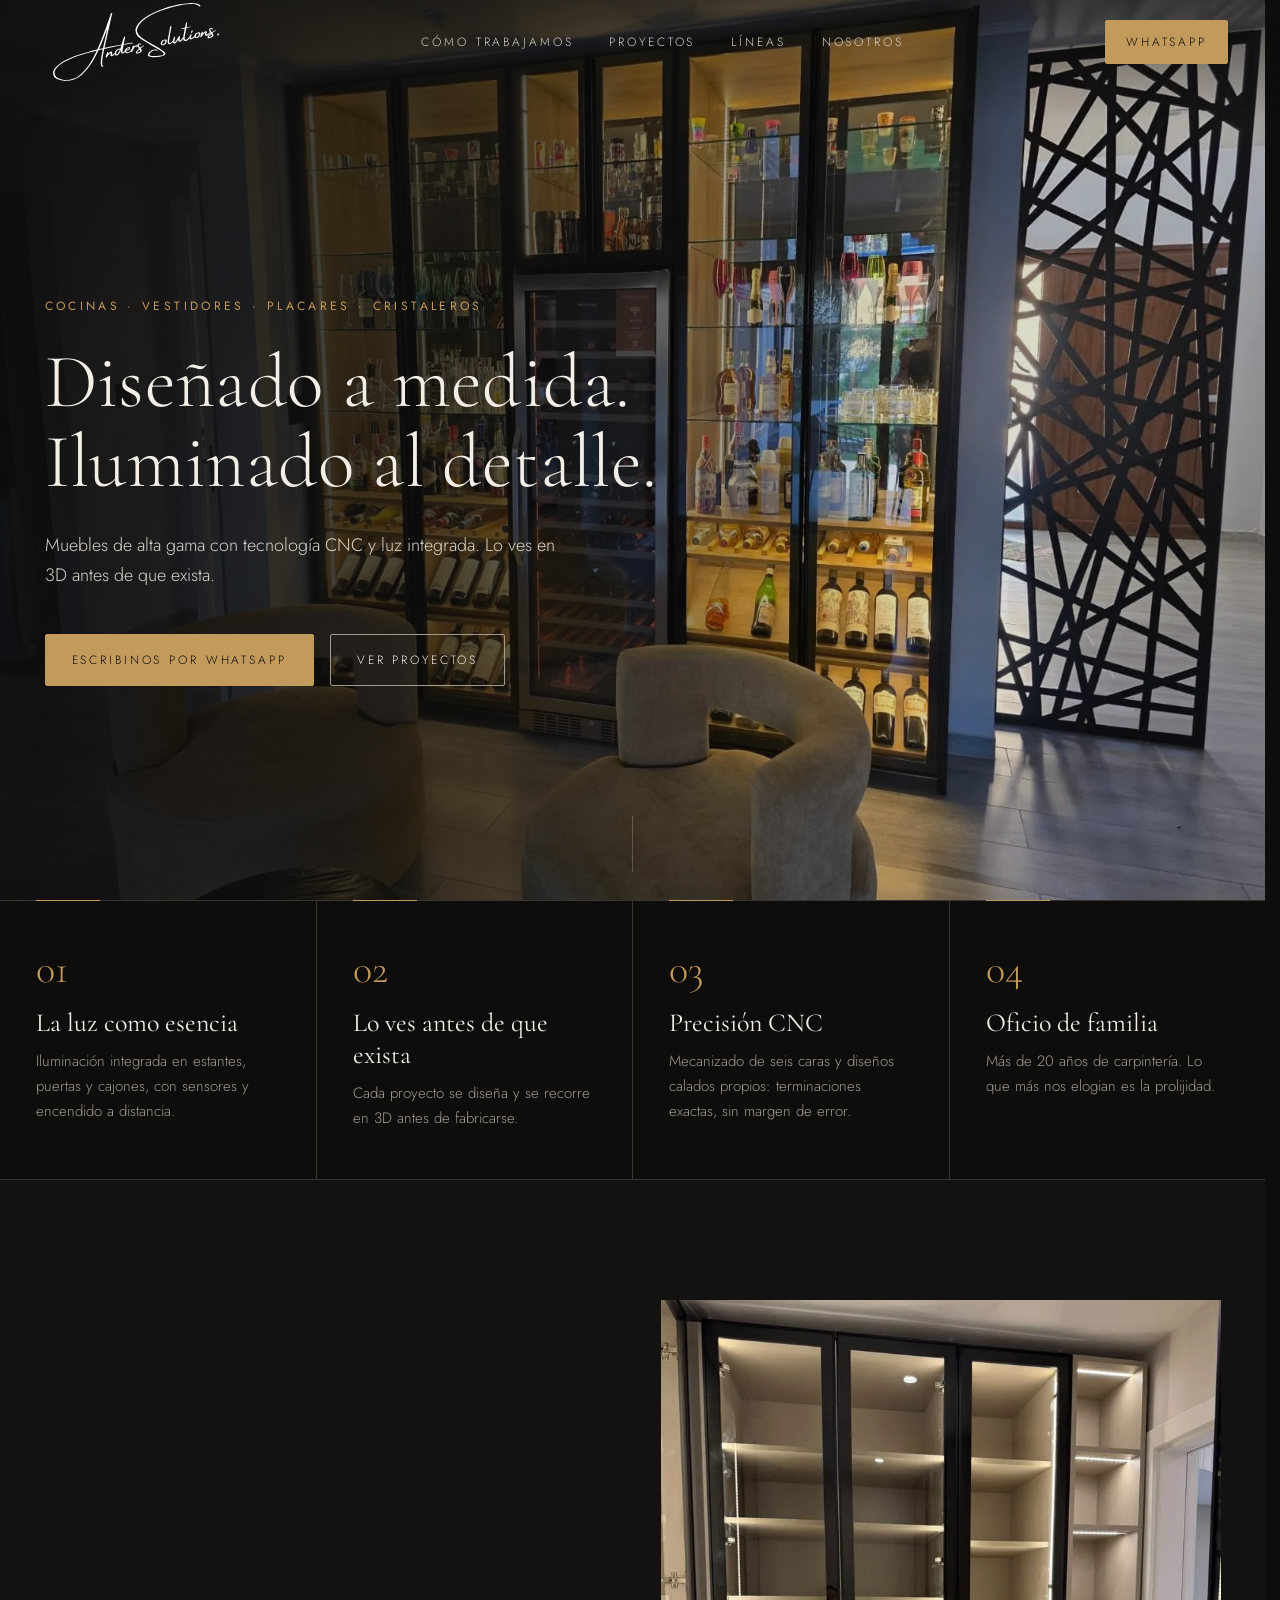
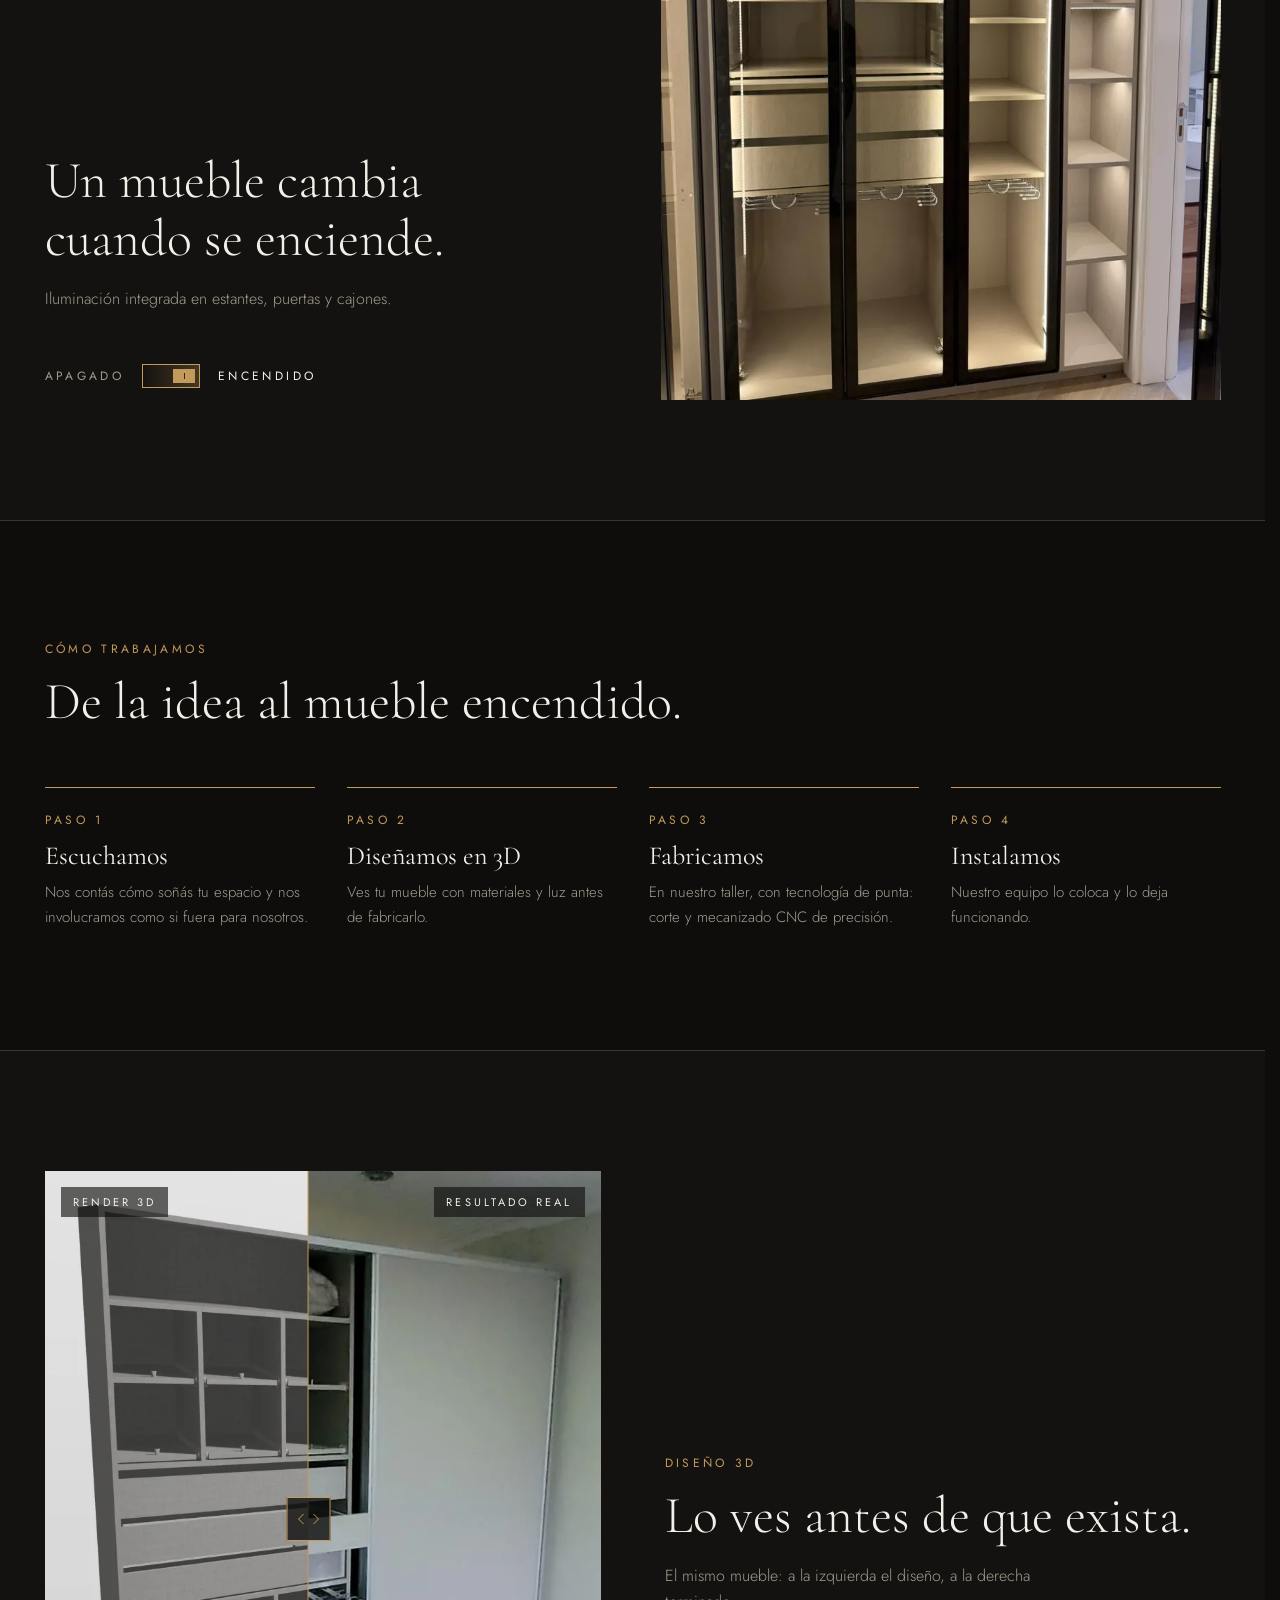
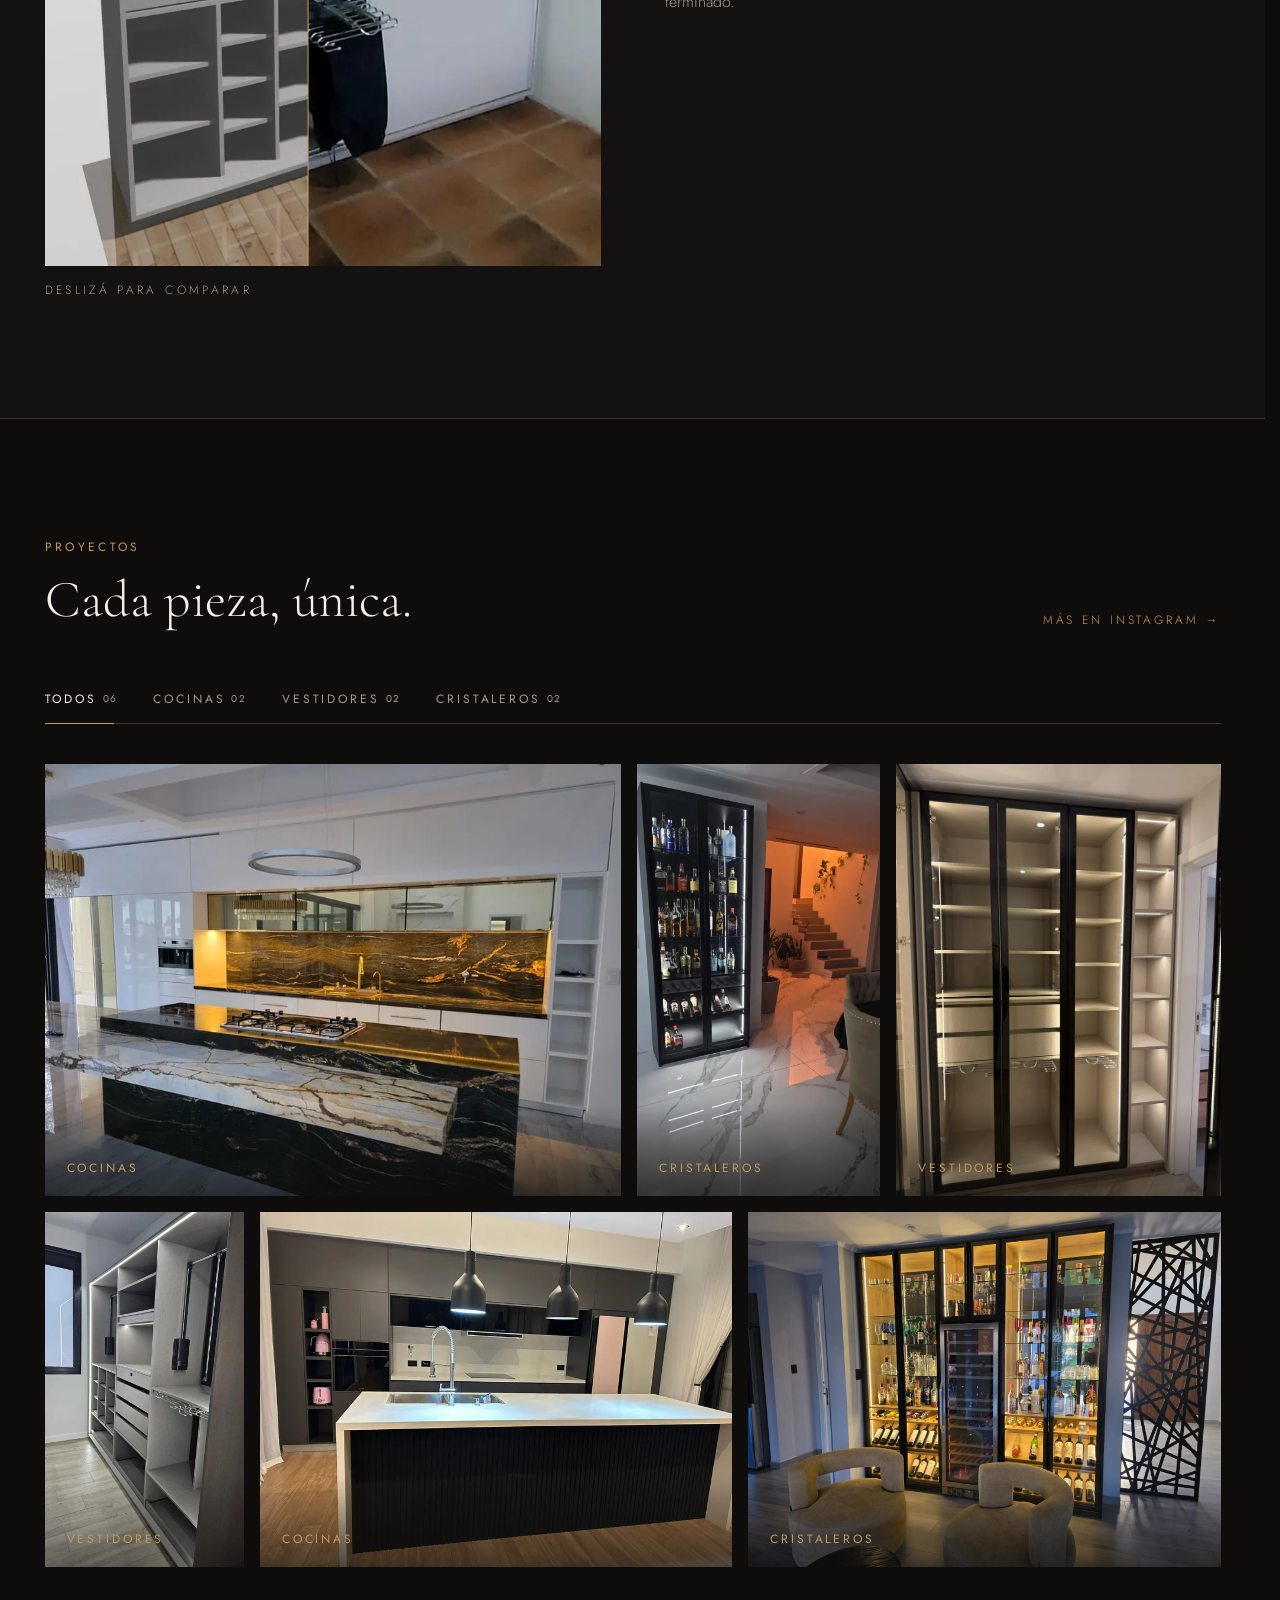
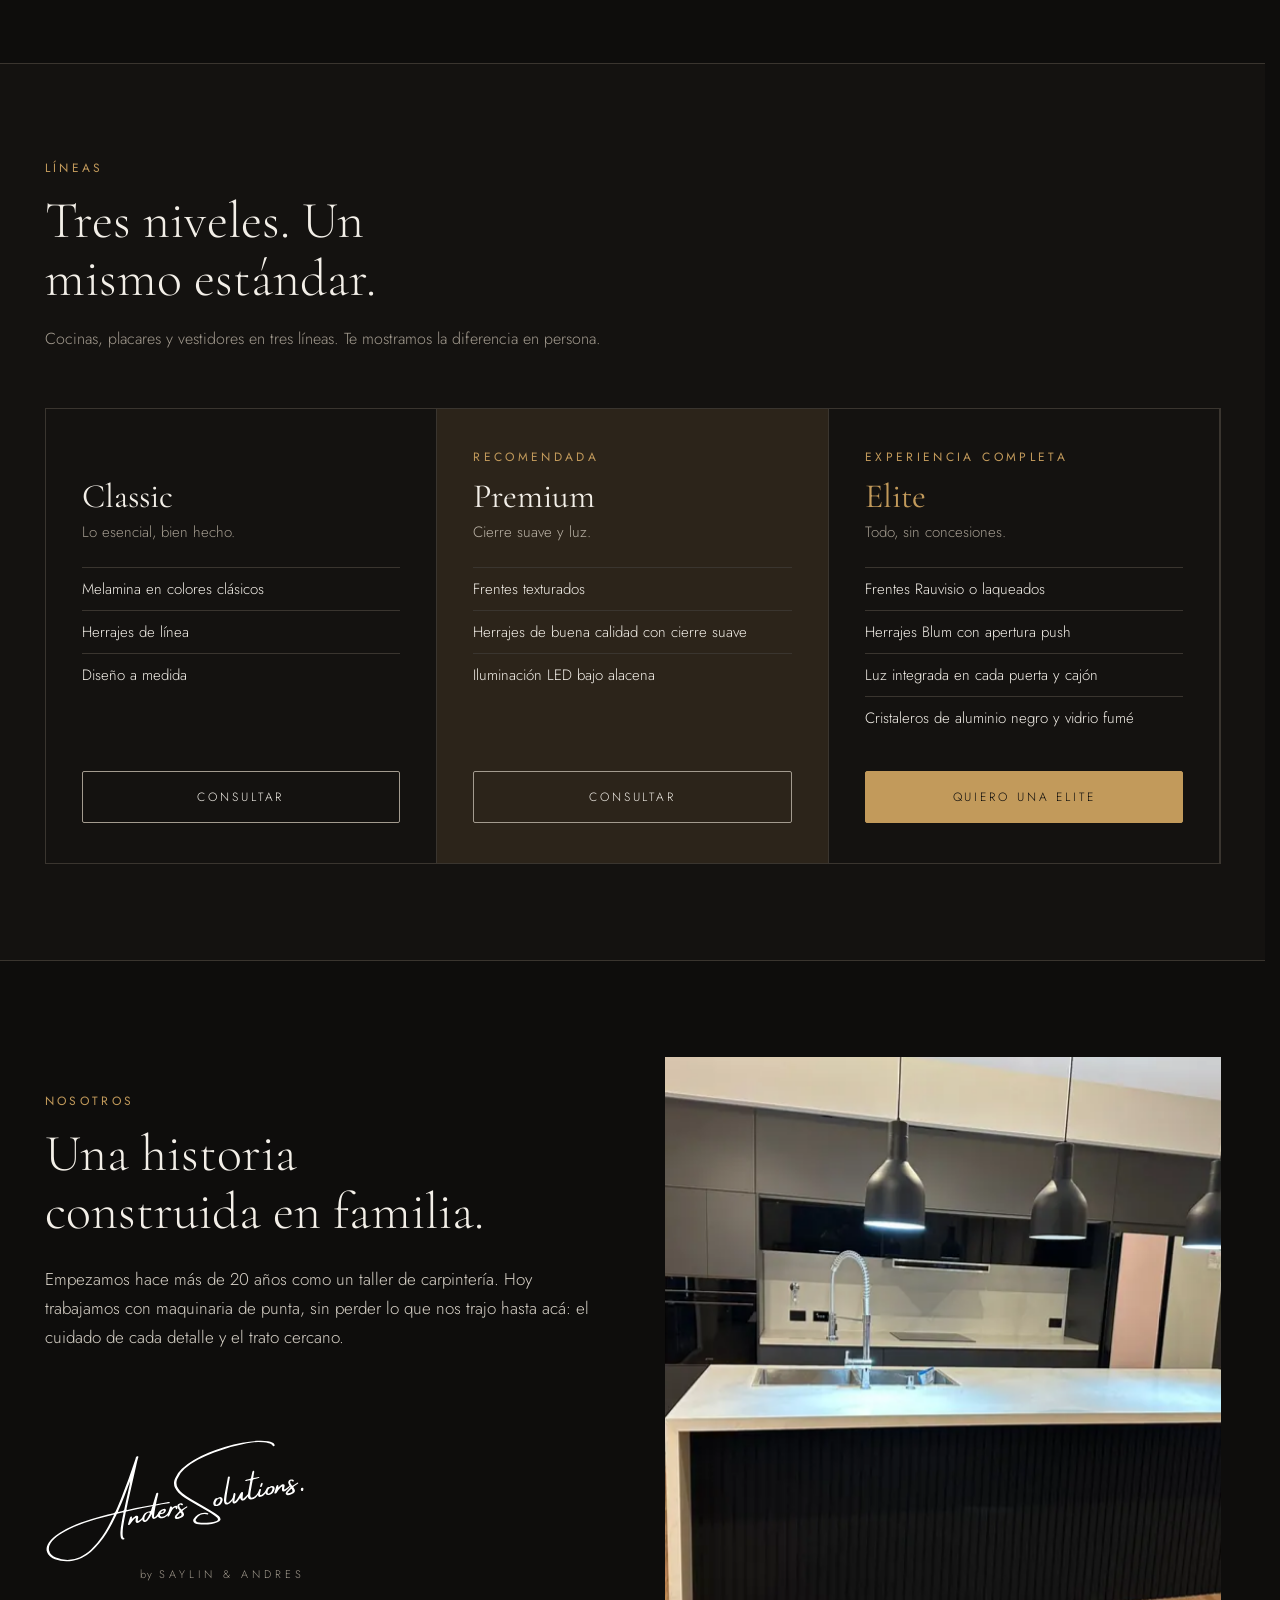
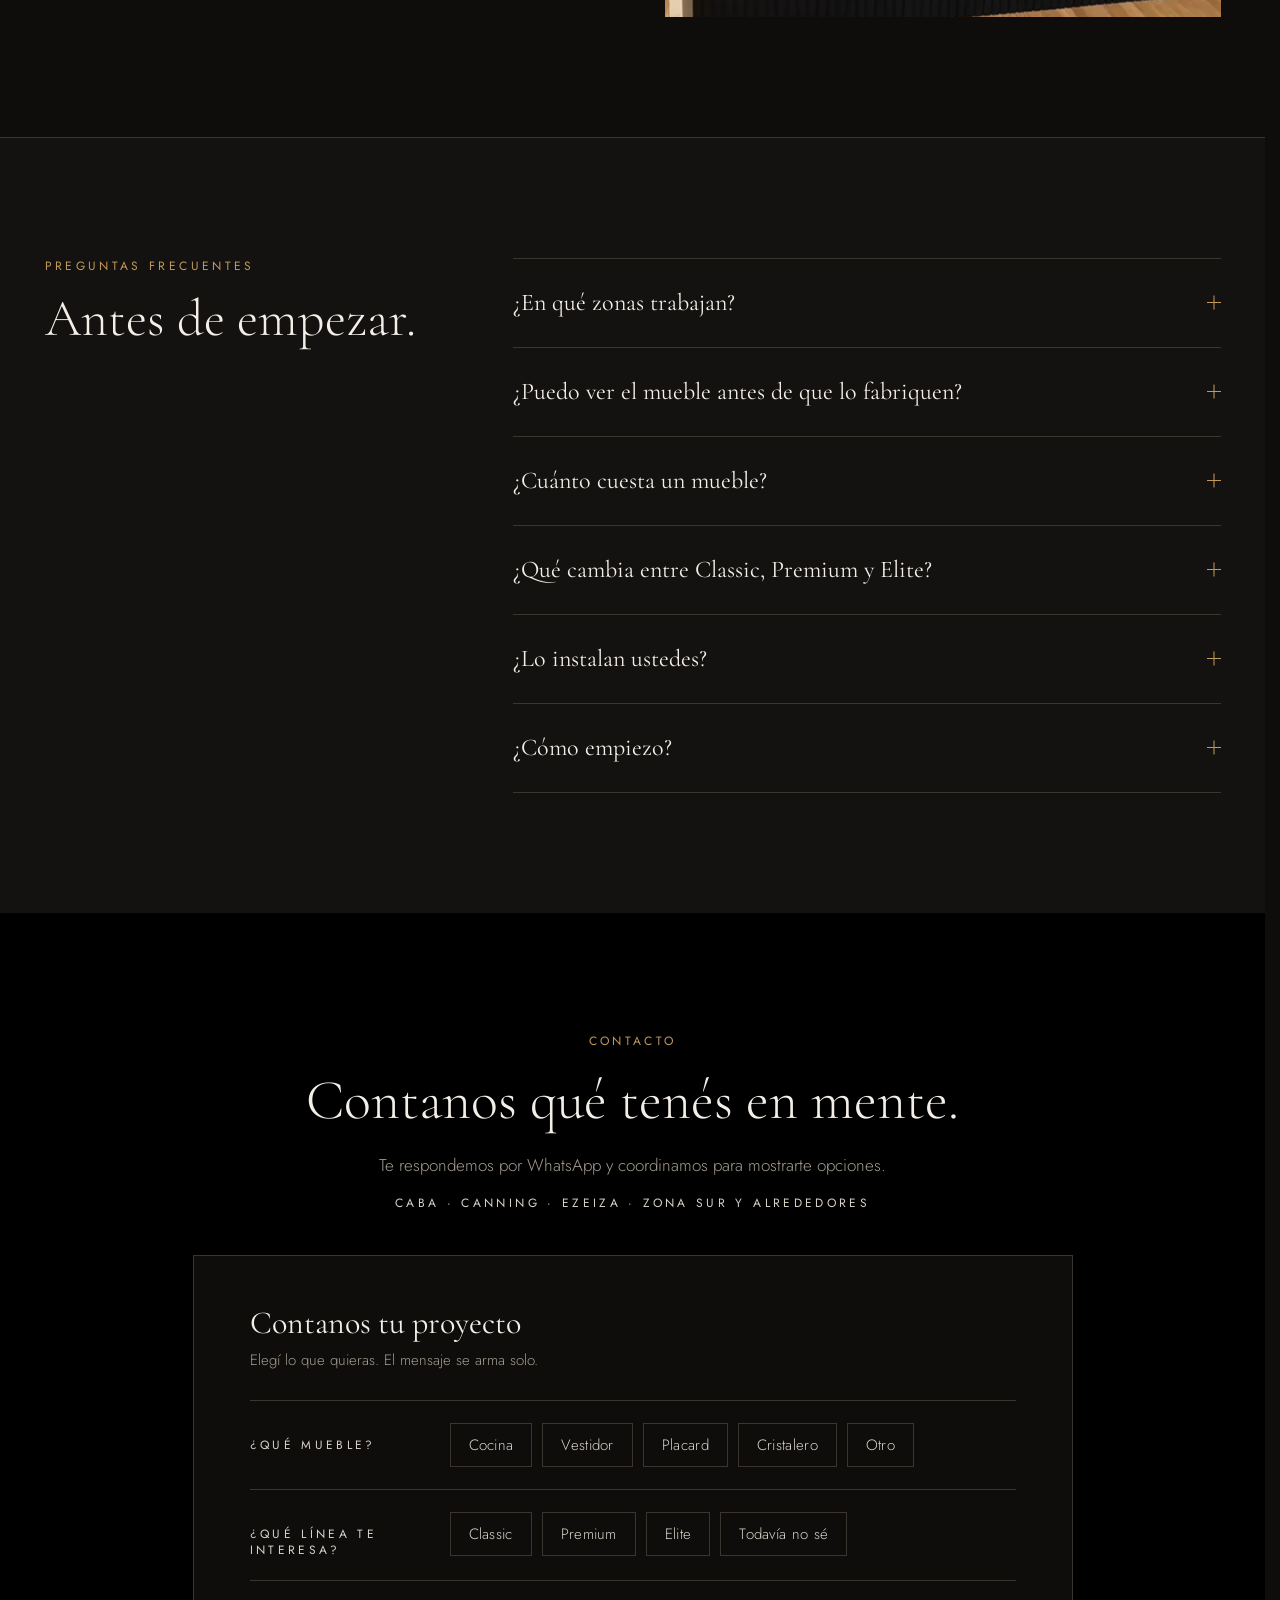
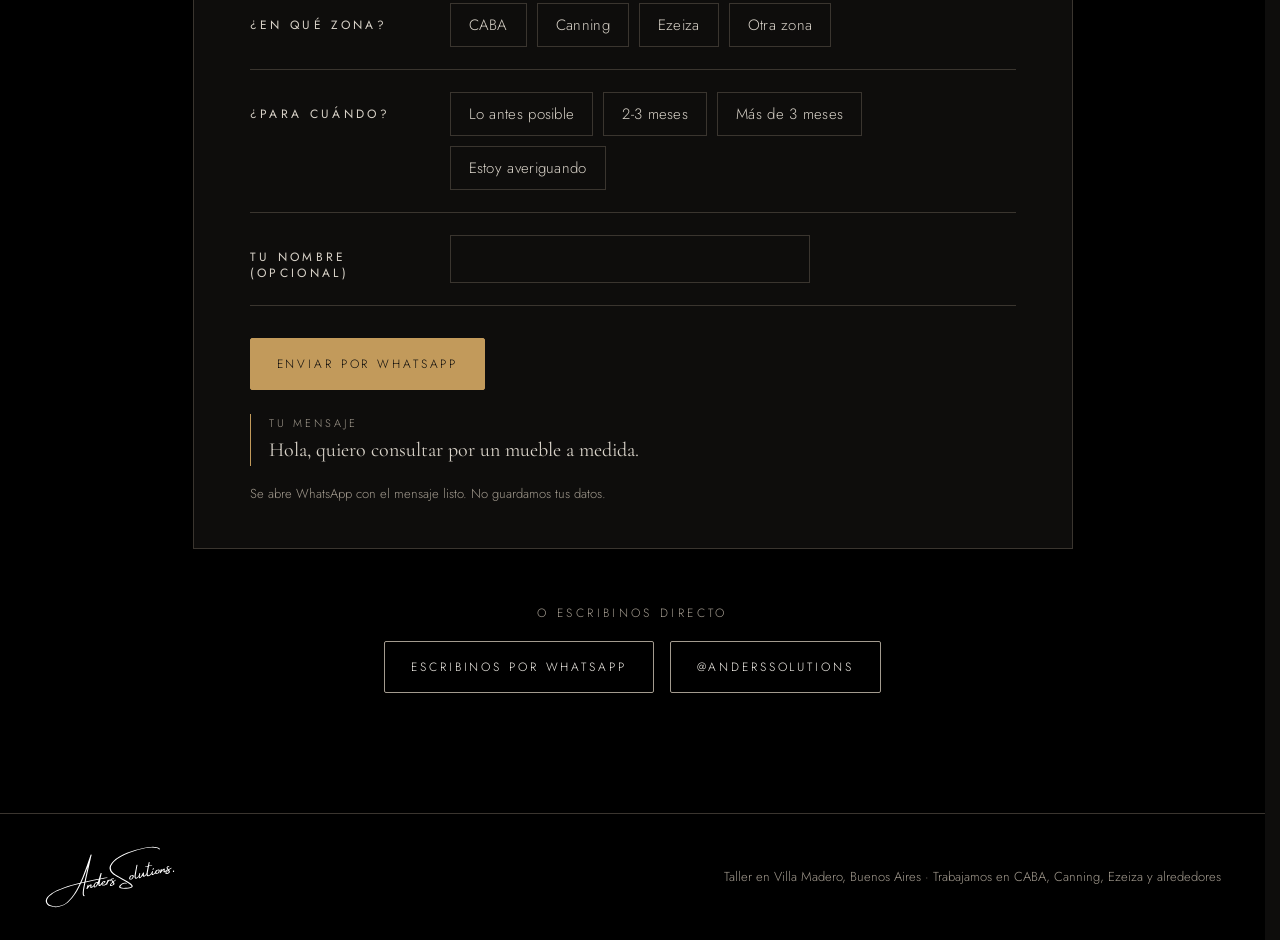
==== commit 99cdcc5c: "Armador: campo para escribir la zona y plazos 2-3 meses / más de 3 meses Co-Authored-By: Claude Fabl" ====
--- a/index.html
+++ b/index.html
@@ -20,10 +20,10 @@
 <script>(function(d){d.classList.add('js');setTimeout(function(){if(!window.AS){d.classList.remove('js')}},4000)})(document.documentElement)</script>
 <link rel="preconnect" href="https://fonts.googleapis.com">
 <link href="https://fonts.googleapis.com/css2?family=Cormorant+Garamond:wght@300;400;500&amp;family=Jost:wght@300;400;500&amp;display=swap" rel="stylesheet">
-<link rel="stylesheet" href="css/site.css?v=202611120016">
-<link rel="stylesheet" href="css/galeria.css?v=202611120016">
-<link rel="stylesheet" href="css/interactivos.css?v=202611120016">
-<link rel="stylesheet" href="css/contacto.css?v=202611120016">
+<link rel="stylesheet" href="css/site.css?v=202611120022">
+<link rel="stylesheet" href="css/galeria.css?v=202611120022">
+<link rel="stylesheet" href="css/interactivos.css?v=202611120022">
+<link rel="stylesheet" href="css/contacto.css?v=202611120022">
 <script type="application/ld+json">{"@context": "https://schema.org", "@type": "HomeAndConstructionBusiness", "name": "AndersSolutions", "description": "Muebles de cocina, vestidores, placares y cristaleros a medida, de alta gama, con tecnología CNC y luz integrada.", "url": "https://anderssolutions.com.ar/", "logo": "https://anderssolutions.com.ar/img/favicon.png", "image": "https://anderssolutions.com.ar/img/og.jpg", "telephone": "+5491121872121", "address": {"@type": "PostalAddress", "addressLocality": "Villa Madero", "addressRegion": "Buenos Aires", "addressCountry": "AR"}, "areaServed": ["Ciudad Autónoma de Buenos Aires", "Canning", "Ezeiza", "Villa Madero"], "sameAs": ["https://instagram.com/anderssolutions"]}</script>
 </head>
 <body>
@@ -527,13 +527,18 @@
 <label class="arm-chip"><input type="radio" name="zona" value="Ezeiza" data-texto="en Ezeiza"><span>Ezeiza</span></label>
 <label class="arm-chip"><input type="radio" name="zona" value="Otra zona" data-texto="en otra zona"><span>Otra zona</span></label>
 </div>
+<div class="arm-otra" data-arm-otra hidden>
+<label class="label arm-legend arm-legend--sub" for="arm-zona-otra">¿Cuál? (opcional)</label>
+<input class="arm-input" id="arm-zona-otra" name="zona_otra" type="text" maxlength="40" placeholder="Barrio o localidad" autocomplete="address-level2" autocapitalize="words" spellcheck="false" enterkeyhint="done">
+</div>
 </fieldset>
 
 <fieldset class="arm-grupo">
 <legend class="label arm-legend">¿Para cuándo?</legend>
 <div class="arm-chips">
 <label class="arm-chip"><input type="radio" name="cuando" value="Lo antes posible" data-frase="Para cuándo: lo antes posible."><span>Lo antes posible</span></label>
-<label class="arm-chip"><input type="radio" name="cuando" value="En unos meses" data-frase="Para cuándo: en unos meses."><span>En unos meses</span></label>
+<label class="arm-chip"><input type="radio" name="cuando" value="2-3 meses" data-frase="Para cuándo: en 2 o 3 meses."><span>2-3 meses</span></label>
+<label class="arm-chip"><input type="radio" name="cuando" value="Más de 3 meses" data-frase="Para cuándo: en más de 3 meses."><span>Más de 3 meses</span></label>
 <label class="arm-chip"><input type="radio" name="cuando" value="Averiguando" data-frase="Por ahora estoy averiguando."><span>Estoy averiguando</span></label>
 </div>
 </fieldset>
@@ -573,9 +578,9 @@
 
 </div>
 <a class="wa-float" href="https://wa.me/5491121872121?text=Hola%2C%20quiero%20consultar%20por%20un%20mueble%20a%20medida." target="_blank" rel="noopener" aria-label="Escribinos por WhatsApp"><svg viewBox="0 0 24 24" fill="none" stroke="currentColor" stroke-width="1.8" stroke-linecap="round" stroke-linejoin="round" aria-hidden="true"><path d="M20 11.6a8.2 8.2 0 0 1-12.1 7.2L4 20l1.3-3.7A8.2 8.2 0 1 1 20 11.6z"/><path d="M9.2 8.6c.2-.4.5-.4.8-.4h.5c.2 0 .4.1.5.4l.6 1.5c.1.2 0 .5-.1.6l-.5.6c.6 1.1 1.4 1.9 2.5 2.5l.6-.5c.2-.2.4-.2.6-.1l1.5.6c.3.1.4.3.4.5v.5c0 .3-.1.6-.4.8-.6.4-1.4.5-2.2.2a8.6 8.6 0 0 1-4.7-4.7c-.3-.8-.2-1.6.2-2.3z"/></svg></a>
-<script src="js/site.js?v=202611120016" defer></script>
-<script src="js/galeria.js?v=202611120016" defer></script>
-<script src="js/interactivos.js?v=202611120016" defer></script>
-<script src="js/contacto.js?v=202611120016" defer></script>
+<script src="js/site.js?v=202611120022" defer></script>
+<script src="js/galeria.js?v=202611120022" defer></script>
+<script src="js/interactivos.js?v=202611120022" defer></script>
+<script src="js/contacto.js?v=202611120022" defer></script>
 </body>
 </html>
--- a/css/contacto.css
+++ b/css/contacto.css
@@ -140,3 +140,8 @@
   .faq-item .faq-respuesta{transform:none}
   .arm-chip.arm-recien span{animation:none}
 }
+
+/* Campo "¿Cuál?" que aparece al elegir Otra zona */
+.arm-otra{margin-top:16px}
+.arm-otra[hidden]{display:none}
+.arm-legend--sub{display:block;margin-bottom:10px}
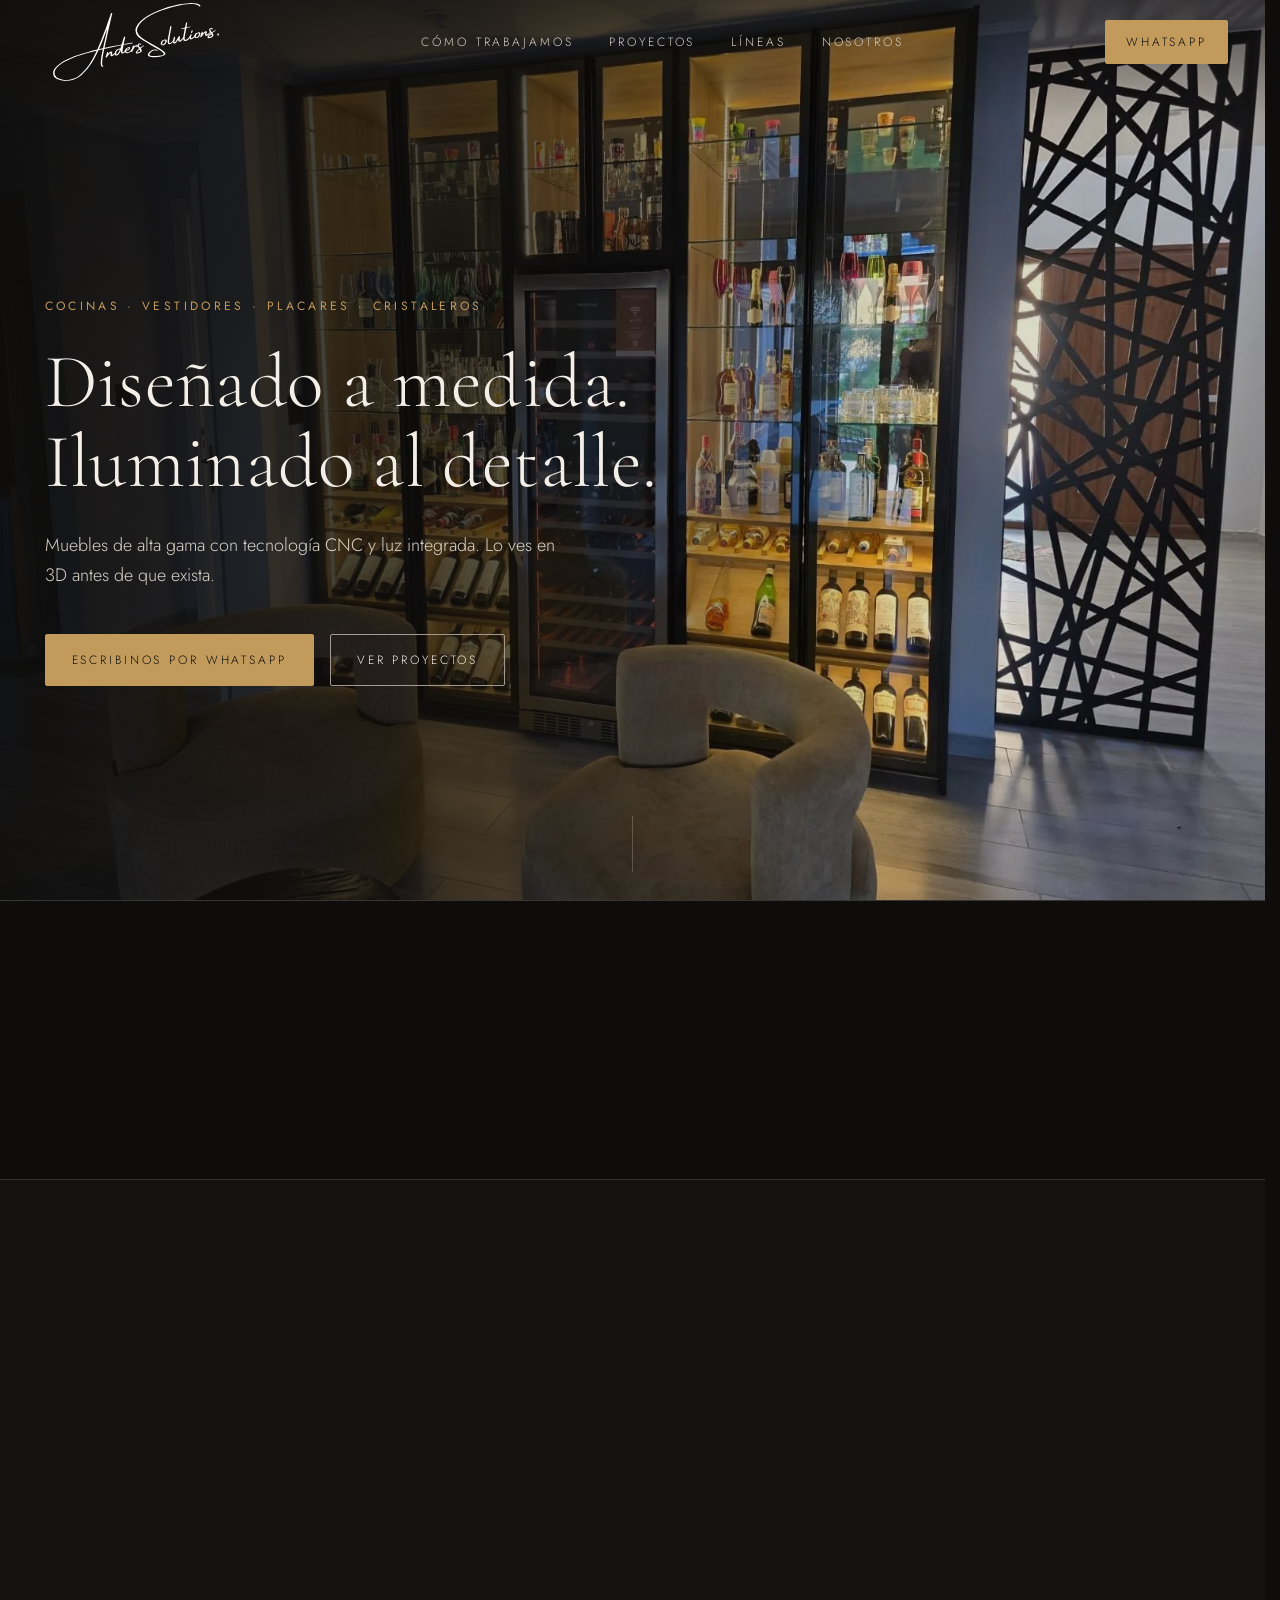
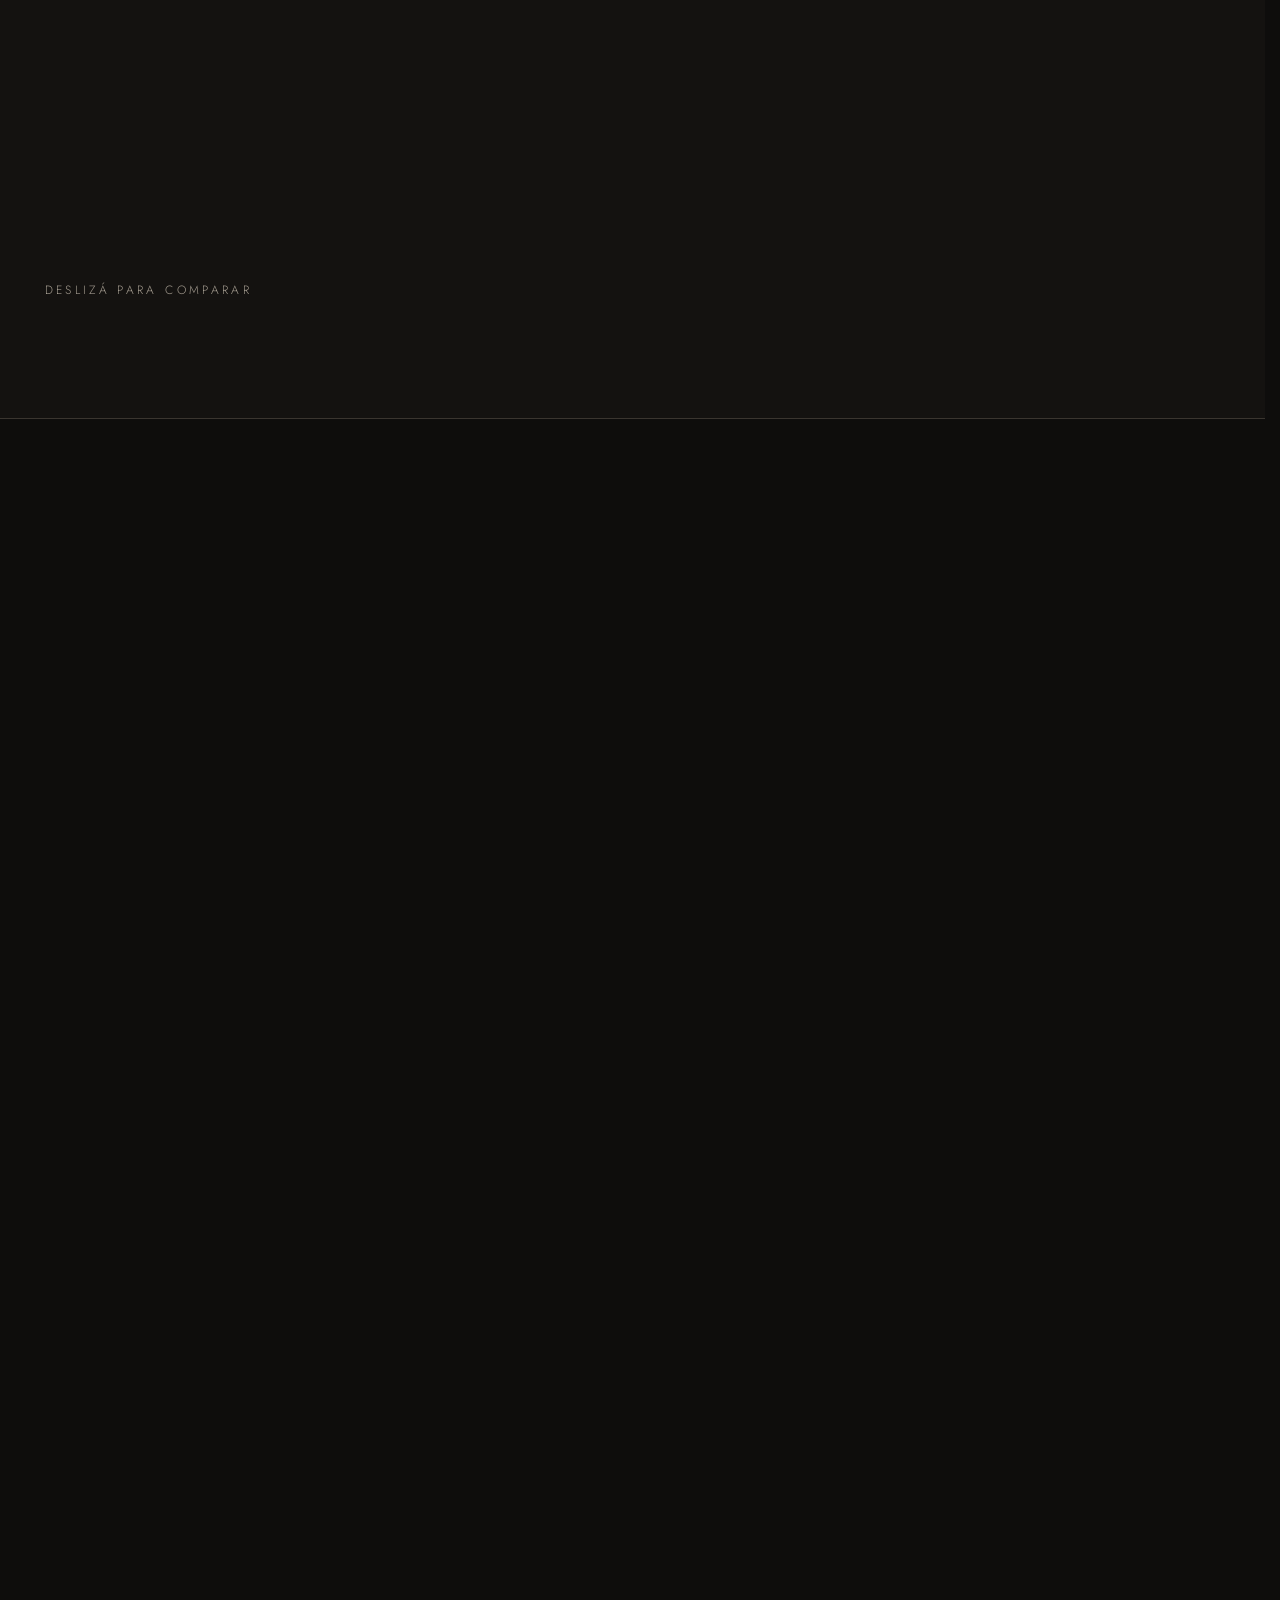
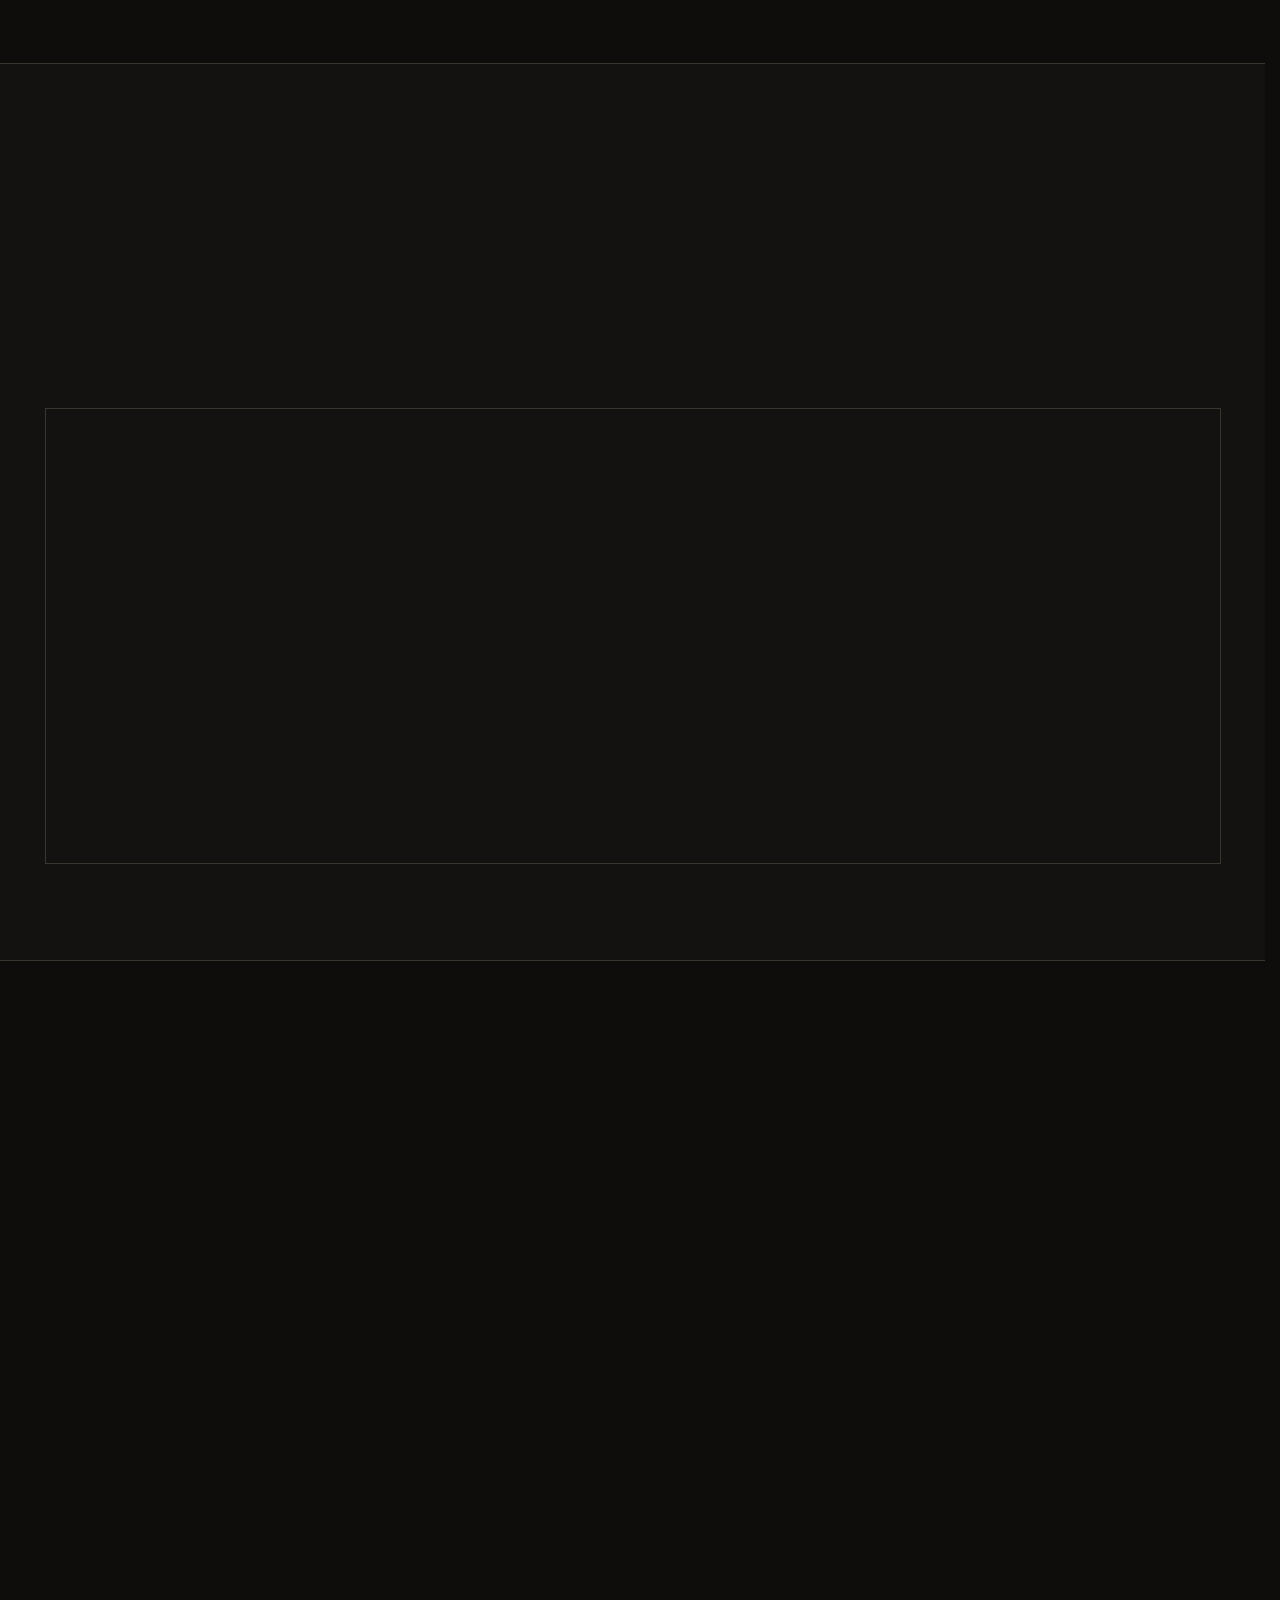
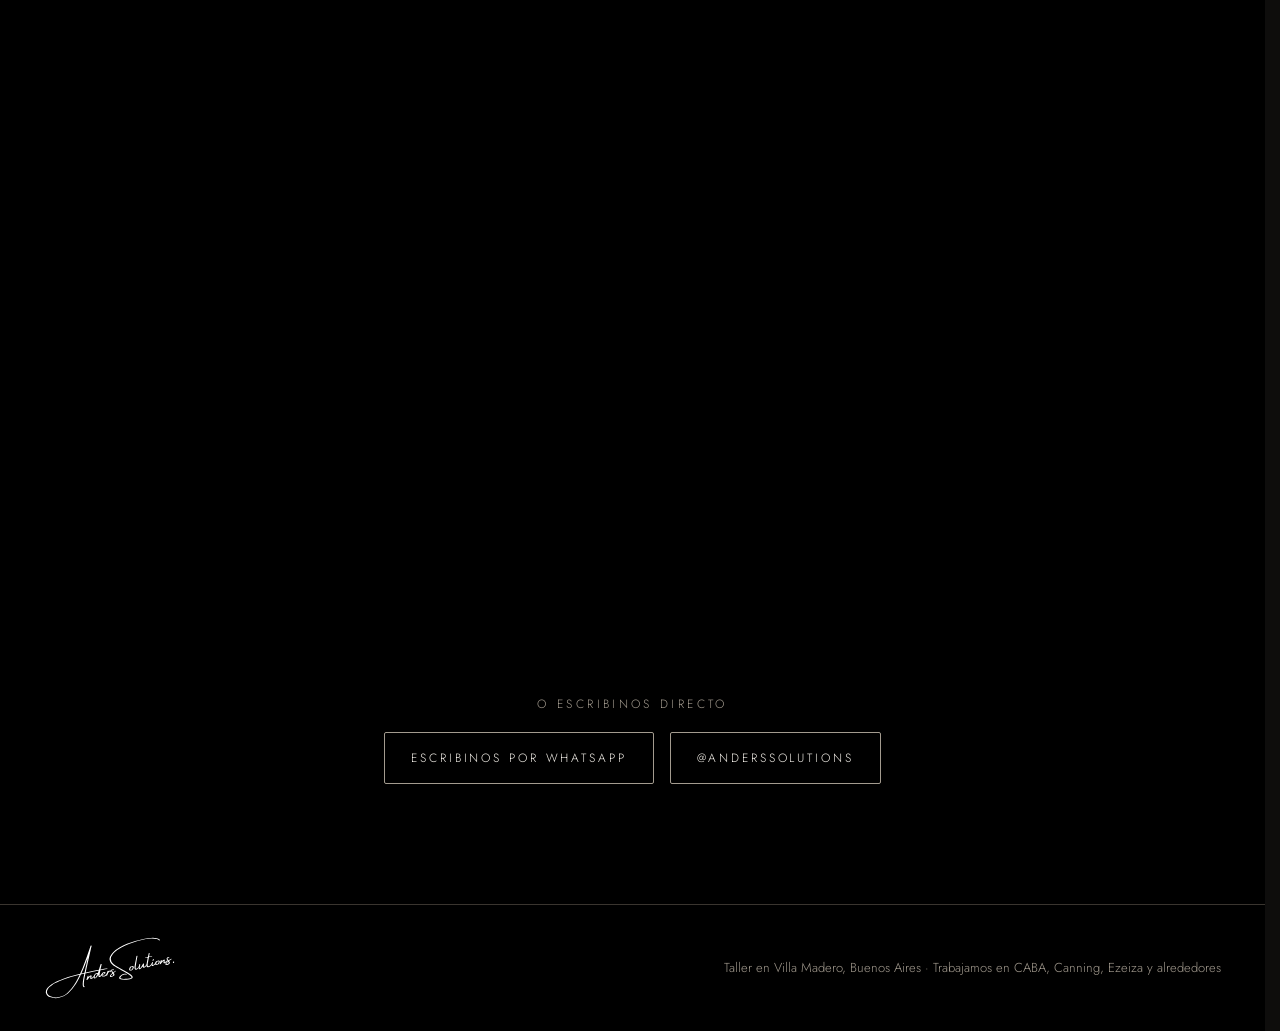
==== commit 1c64ac84: "Tanda técnica: fuentes propias, política de seguridad, 404, manifest y limpieza - Cormorant Garamond" ====
--- a/index.html
+++ b/index.html
@@ -2,28 +2,55 @@
 <html lang="es">
 <head>
 <meta charset="utf-8">
+<!--
+  POLÍTICA DE SEGURIDAD (CSP). Lista lo único que la página puede cargar: todo desde este
+  mismo sitio, sin scripts ni estilos inline, salvo el script chico de abajo (autorizado
+  por su hash sha256). Si se agrega un recurso externo (script, fuente, imagen, iframe,
+  video) hay que sumar su dominio a la directiva que corresponda, o el navegador lo bloquea.
+  Si se cambia UNA SOLA LETRA del script inline de abajo, hay que recalcular el hash
+  (comando en LEEME.md, sección "Seguridad"). La misma política está en 404.html.
+
+  CLOUDFLARE WEB ANALYTICS (para cuando se active): reemplazar en la política
+    script-src 'self' 'sha256-…'   por   script-src 'self' 'sha256-…' https://static.cloudflareinsights.com
+    connect-src 'self'             por   connect-src 'self' https://cloudflareinsights.com
+  (el hash queda igual). Hacerlo también en 404.html.
+-->
+<meta http-equiv="Content-Security-Policy" content="default-src 'self'; script-src 'self' 'sha256-0RA0egaWybkT4+qONxDBtcZFazBDYMBcYn9u1NBERXA='; style-src 'self'; img-src 'self' data:; font-src 'self'; media-src 'self'; connect-src 'self'; manifest-src 'self'; worker-src 'none'; frame-src 'none'; object-src 'none'; base-uri 'self'; form-action 'self'">
+<meta name="referrer" content="strict-origin-when-cross-origin">
 <meta name="viewport" content="width=device-width, initial-scale=1">
 <title>AndersSolutions — Muebles a medida de alta gama</title>
 <meta name="description" content="Muebles de cocina, vestidores, placares y cristaleros a medida, de alta gama. Tecnología CNC, luz integrada y diseño en 3D. CABA, Canning, Ezeiza y zona sur.">
 <meta name="theme-color" content="#0e0d0c">
-<link rel="icon" type="image/png" href="img/favicon.png">
+<link rel="icon" type="image/png" sizes="32x32" href="img/favicon-32.png">
+<link rel="icon" type="image/png" sizes="48x48" href="img/favicon-48.png">
+<link rel="apple-touch-icon" href="img/apple-touch-icon.png">
+<link rel="manifest" href="manifest.webmanifest">
 <link rel="canonical" href="https://anderssolutions.com.ar/">
-<link rel="preload" as="image" href="img/cristalero-vinoteca-calido-1600.webp" type="image/webp" media="(min-width: 761px)">
-<link rel="preload" as="image" href="img/cristalero-vinoteca-calido-800.webp" type="image/webp" media="(max-width: 760px)">
-<link rel="apple-touch-icon" href="img/apple-touch-icon.png">
+<link rel="preload" as="image" href="img/cristalero-vinoteca-calido-1600.webp" type="image/webp" media="(min-width: 761px)" fetchpriority="high">
+<link rel="preload" as="image" href="img/cristalero-vinoteca-calido-800.webp" type="image/webp" media="(max-width: 760px)" fetchpriority="high">
+<link rel="preload" as="font" type="font/woff2" href="fonts/cormorant-garamond-latin-300-normal.woff2" crossorigin>
+<link rel="preload" as="font" type="font/woff2" href="fonts/jost-latin-300-normal.woff2" crossorigin>
 <meta property="og:type" content="website">
 <meta property="og:title" content="AndersSolutions — Diseñado a medida. Iluminado al detalle.">
 <meta property="og:description" content="Muebles de cocina, vestidores, placares y cristaleros a medida, de alta gama. Tecnología CNC, luz integrada y diseño en 3D. CABA, Canning, Ezeiza y zona sur.">
 <meta property="og:image" content="https://anderssolutions.com.ar/img/og.jpg">
+<meta property="og:image:type" content="image/jpeg">
+<meta property="og:image:width" content="1200">
+<meta property="og:image:height" content="630">
+<meta property="og:image:alt" content="Cristalero de perfil negro con vinoteca integrada, estantes de vidrio y luz cálida">
 <meta property="og:url" content="https://anderssolutions.com.ar/">
 <meta property="og:locale" content="es_AR">
+<meta name="twitter:card" content="summary_large_image">
+<meta name="twitter:title" content="AndersSolutions — Diseñado a medida. Iluminado al detalle.">
+<meta name="twitter:description" content="Muebles de cocina, vestidores, placares y cristaleros a medida, de alta gama. Tecnología CNC, luz integrada y diseño en 3D. CABA, Canning, Ezeiza y zona sur.">
+<meta name="twitter:image" content="https://anderssolutions.com.ar/img/og.jpg">
+<meta name="twitter:image:alt" content="Cristalero de perfil negro con vinoteca integrada, estantes de vidrio y luz cálida">
+<!-- Pone la clase .js antes del primer pintado (evita parpadeo). Su hash está en la CSP de arriba. -->
 <script>(function(d){d.classList.add('js');setTimeout(function(){if(!window.AS){d.classList.remove('js')}},4000)})(document.documentElement)</script>
-<link rel="preconnect" href="https://fonts.googleapis.com">
-<link href="https://fonts.googleapis.com/css2?family=Cormorant+Garamond:wght@300;400;500&amp;family=Jost:wght@300;400;500&amp;display=swap" rel="stylesheet">
-<link rel="stylesheet" href="css/site.css?v=202611120022">
-<link rel="stylesheet" href="css/galeria.css?v=202611120022">
-<link rel="stylesheet" href="css/interactivos.css?v=202611120022">
-<link rel="stylesheet" href="css/contacto.css?v=202611120022">
+<link rel="stylesheet" href="css/site.css?v=202611121103">
+<link rel="stylesheet" href="css/galeria.css?v=202611121103">
+<link rel="stylesheet" href="css/interactivos.css?v=202611121103">
+<link rel="stylesheet" href="css/contacto.css?v=202611121103">
 <script type="application/ld+json">{"@context": "https://schema.org", "@type": "HomeAndConstructionBusiness", "name": "AndersSolutions", "description": "Muebles de cocina, vestidores, placares y cristaleros a medida, de alta gama, con tecnología CNC y luz integrada.", "url": "https://anderssolutions.com.ar/", "logo": "https://anderssolutions.com.ar/img/favicon.png", "image": "https://anderssolutions.com.ar/img/og.jpg", "telephone": "+5491121872121", "address": {"@type": "PostalAddress", "addressLocality": "Villa Madero", "addressRegion": "Buenos Aires", "addressCountry": "AR"}, "areaServed": ["Ciudad Autónoma de Buenos Aires", "Canning", "Ezeiza", "Villa Madero"], "sameAs": ["https://instagram.com/anderssolutions"]}</script>
 </head>
 <body>
@@ -47,12 +74,12 @@
 
 <nav class="mobile-menu" id="menu-movil" aria-label="Menú">
 <div class="mobile-menu-links">
-<a href="#proceso" style="--i:0">Cómo trabajamos</a>
-<a href="#proyectos" style="--i:1">Proyectos</a>
-<a href="#lineas" style="--i:2">Líneas</a>
-<a href="#nosotros" style="--i:3">Nosotros</a>
-</div>
-<a class="btn btn-pri mobile-menu-cta" style="--i:4" href="https://wa.me/5491121872121?text=Hola%2C%20quiero%20consultar%20por%20un%20mueble%20a%20medida." target="_blank" rel="noopener">Escribinos por WhatsApp</a>
+<a href="#proceso">Cómo trabajamos</a>
+<a href="#proyectos">Proyectos</a>
+<a href="#lineas">Líneas</a>
+<a href="#nosotros">Nosotros</a>
+</div>
+<a class="btn btn-pri mobile-menu-cta" href="https://wa.me/5491121872121?text=Hola%2C%20quiero%20consultar%20por%20un%20mueble%20a%20medida." target="_blank" rel="noopener">Escribinos por WhatsApp</a>
 </nav>
 
 <main id="contenido">
@@ -84,7 +111,7 @@
 <div class="wrap hero-wrap">
 <div class="hero-content">
 <p class="label hero-label">Cocinas · Vestidores · Placares · Cristaleros</p>
-<h1 class="serif h1 hero-title"><span class="hero-line">Diseñado a medida.</span><br><span class="hero-line">Iluminado al detalle.</span></h1>
+<h1 class="serif h1 hero-title"><span class="hero-line">Diseñado a&nbsp;medida.</span><br><span class="hero-line">Iluminado al&nbsp;detalle.</span></h1>
 <p class="hero-text">Muebles de alta gama con tecnología CNC y luz integrada. Lo ves en 3D antes de que exista.</p>
 <div class="btn-row hero-actions">
 <a class="btn btn-pri" href="https://wa.me/5491121872121?text=Hola%2C%20quiero%20consultar%20por%20un%20mueble%20a%20medida." target="_blank" rel="noopener">Escribinos por WhatsApp</a>
@@ -131,7 +158,9 @@
 
   HOY (sin fotos apagadas reales): el estado apagado se SIMULA con la misma
   foto encendida oscurecida por CSS. Para centrar el oscurecimiento y el
-  brillo sobre el mueble se usa --luz-foco (posición x y, en %).
+  brillo sobre el mueble se usa --luz-foco (posición x y, en %), definido en
+  css/interactivos.css con una clase por mueble (ej.: .luz-pieza--vestidor-negro).
+  No usar style="" en el HTML: la política de seguridad (CSP) lo bloquea.
 
   CUANDO TENGAN EL PAR REAL (misma toma, mismo encuadre, luces apagadas):
   1. Guardar las fotos en img/, por ejemplo:
@@ -151,7 +180,7 @@
   <section> la foto es 4:5 (ideal para vestidores y placares); sin esa clase
   es 4:3 (cocinas, cristaleros horizontales). Se puede forzar con
   --luz-ratio-movil y --luz-ratio en .luz-marco. Encuadre de cada foto con
-  --luz-pos (object-position).
+  --luz-pos (object-position), en la misma clase del mueble en css/interactivos.css.
   ======================================================================
 -->
 <section id="luz" class="luz-seccion luz-vertical" aria-labelledby="luz-titulo">
@@ -164,10 +193,10 @@
 
     <div class="luz-escena" data-reveal="fade">
       <div class="luz-marco">
-        <figure class="luz-pieza" data-nombre="Vestidor de perfil negro" style="--luz-foco: 45% 50%; --luz-pos: 50% 55%;">
+        <figure class="luz-pieza luz-pieza--vestidor-negro" data-nombre="Vestidor de perfil negro">
           <img class="luz-img-on" loading="lazy" decoding="async"
                src="img/vestidor-perfil-negro-calido-800.webp"
-               srcset="img/vestidor-perfil-negro-calido-800.webp 800w, img/vestidor-perfil-negro-calido-1600.webp 1600w"
+               srcset="img/vestidor-perfil-negro-calido-800.webp 800w, img/vestidor-perfil-negro-calido-1600.webp 1200w"
                sizes="(max-width: 899px) 100vw, 560px"
                width="1200" height="1600"
                alt="Vestidor con puertas de perfil negro y vidrio, con luz LED cálida en estantes y laterales">
@@ -307,7 +336,9 @@
        - data-cat: la categoría, tal cual se va a ver en el filtro
          (Cocinas, Vestidores, Placares o Cristaleros). Si escribís una categoría
          nueva, el botón de filtro aparece solo.
-       - NOMBRE en src y en srcset (las dos veces).
+       - NOMBRE en src y en srcset (las dos veces). El número con "w" de cada archivo
+         del srcset tiene que ser su ancho REAL en píxeles (si la -1600 mide 900 de
+         ancho, va "900w"); así el navegador elige bien qué versión bajar.
        - width y height: el tamaño real en píxeles de la versión -1600
          (por ejemplo 1600 y 1200 si es horizontal, 1200 y 1600 si es vertical).
        - alt: una descripción de lo que se ve en la foto (para buscadores y lectores de pantalla).
@@ -323,17 +354,17 @@
 </figure>
 
 <figure class="gal-item" data-cat="Cristaleros">
-<img src="img/cristalero-bar-negro-800.webp" srcset="img/cristalero-bar-negro-800.webp 800w, img/cristalero-bar-negro-1600.webp 1600w" sizes="(max-width: 1000px) 50vw, 400px" width="900" height="1600" loading="lazy" decoding="async" alt="Cristalero bar negro con iluminación lateral">
+<img src="img/cristalero-bar-negro-800.webp" srcset="img/cristalero-bar-negro-800.webp 800w, img/cristalero-bar-negro-1600.webp 900w" sizes="(max-width: 1000px) 50vw, 400px" width="900" height="1600" loading="lazy" decoding="async" alt="Cristalero bar negro con iluminación lateral">
 <figcaption><span class="gal-cat">Cristaleros</span> <span class="gal-desc">Bar negro con iluminación lateral</span></figcaption>
 </figure>
 
 <figure class="gal-item" data-cat="Vestidores">
-<img src="img/vestidor-perfil-negro-calido-800.webp" srcset="img/vestidor-perfil-negro-calido-800.webp 800w, img/vestidor-perfil-negro-calido-1600.webp 1600w" sizes="(max-width: 1000px) 50vw, 400px" width="1200" height="1600" loading="lazy" decoding="async" alt="Vestidor con puertas de perfil negro, vidrio y luz LED cálida">
+<img src="img/vestidor-perfil-negro-calido-800.webp" srcset="img/vestidor-perfil-negro-calido-800.webp 800w, img/vestidor-perfil-negro-calido-1600.webp 1200w" sizes="(max-width: 1000px) 50vw, 400px" width="1200" height="1600" loading="lazy" decoding="async" alt="Vestidor con puertas de perfil negro, vidrio y luz LED cálida">
 <figcaption><span class="gal-cat">Vestidores</span> <span class="gal-desc">Perfil negro, vidrio y luz LED cálida</span></figcaption>
 </figure>
 
 <figure class="gal-item" data-cat="Vestidores">
-<img src="img/vestidor-gris-luz-perimetral-800.webp" srcset="img/vestidor-gris-luz-perimetral-800.webp 800w, img/vestidor-gris-luz-perimetral-1600.webp 1600w" sizes="(max-width: 1000px) 50vw, 400px" width="720" height="1280" loading="lazy" decoding="async" alt="Vestidor en tono gris con iluminación LED perimetral y percheros rebatibles">
+<img src="img/vestidor-gris-luz-perimetral-800.webp" srcset="img/vestidor-gris-luz-perimetral-800.webp 720w" sizes="(max-width: 1000px) 50vw, 400px" width="720" height="1280" loading="lazy" decoding="async" alt="Vestidor en tono gris con iluminación LED perimetral y percheros rebatibles">
 <figcaption><span class="gal-cat">Vestidores</span> <span class="gal-desc">Gris con luz perimetral y percheros rebatibles</span></figcaption>
 </figure>
 
@@ -543,6 +574,15 @@
 </div>
 </fieldset>
 
+<fieldset class="arm-grupo">
+<legend class="label arm-legend">¿Tenés medidas o plano?</legend>
+<div class="arm-chips">
+<label class="arm-chip"><input type="radio" name="medidas" value="Tengo medidas" data-frase="Tengo las medidas."><span>Tengo medidas</span></label>
+<label class="arm-chip"><input type="radio" name="medidas" value="Tengo plano" data-frase="Tengo un plano."><span>Tengo plano</span></label>
+<label class="arm-chip"><input type="radio" name="medidas" value="Todavía no" data-frase="Todavía no tengo medidas."><span>Todavía no</span></label>
+</div>
+</fieldset>
+
 <div class="arm-grupo arm-campo">
 <label class="label arm-legend" for="arm-nombre">Tu nombre (opcional)</label>
 <div class="arm-control">
@@ -577,10 +617,12 @@
 </footer>
 
 </div>
+<aside>
 <a class="wa-float" href="https://wa.me/5491121872121?text=Hola%2C%20quiero%20consultar%20por%20un%20mueble%20a%20medida." target="_blank" rel="noopener" aria-label="Escribinos por WhatsApp"><svg viewBox="0 0 24 24" fill="none" stroke="currentColor" stroke-width="1.8" stroke-linecap="round" stroke-linejoin="round" aria-hidden="true"><path d="M20 11.6a8.2 8.2 0 0 1-12.1 7.2L4 20l1.3-3.7A8.2 8.2 0 1 1 20 11.6z"/><path d="M9.2 8.6c.2-.4.5-.4.8-.4h.5c.2 0 .4.1.5.4l.6 1.5c.1.2 0 .5-.1.6l-.5.6c.6 1.1 1.4 1.9 2.5 2.5l.6-.5c.2-.2.4-.2.6-.1l1.5.6c.3.1.4.3.4.5v.5c0 .3-.1.6-.4.8-.6.4-1.4.5-2.2.2a8.6 8.6 0 0 1-4.7-4.7c-.3-.8-.2-1.6.2-2.3z"/></svg></a>
-<script src="js/site.js?v=202611120022" defer></script>
-<script src="js/galeria.js?v=202611120022" defer></script>
-<script src="js/interactivos.js?v=202611120022" defer></script>
-<script src="js/contacto.js?v=202611120022" defer></script>
+</aside>
+<script src="js/site.js?v=202611121103" defer></script>
+<script src="js/galeria.js?v=202611121103" defer></script>
+<script src="js/interactivos.js?v=202611121103" defer></script>
+<script src="js/contacto.js?v=202611121103" defer></script>
 </body>
 </html>
--- a/css/site.css
+++ b/css/site.css
@@ -4,6 +4,22 @@
    Movimiento: lento y contenido (600–900ms, var(--ease)).
    Solo se animan transform y opacity.
    ========================================================= */
+
+/* ---------- Tipografías propias (fonts/, licencia OFL) ----------
+   Solo los pesos que usa el sitio: 300 y 400, sin itálicas.
+   latin: castellano completo (á é í ó ú ñ ü ¿ ¡). latin-ext solo se descarga
+   si aparece un carácter de ese rango (p. ej. un nombre escrito en el armador).
+   Si algún día se usa font-weight:500 o itálica, hay que agregar su archivo.
+   Las dos del primer pantallazo (Cormorant 300 y Jost 300 latin) se precargan
+   en el <head> de index.html y 404.html. */
+@font-face{font-family:'Cormorant Garamond';font-style:normal;font-weight:300;font-display:swap;src:url(../fonts/cormorant-garamond-latin-300-normal.woff2) format('woff2');unicode-range:U+0000-00FF,U+0131,U+0152-0153,U+02BB-02BC,U+02C6,U+02DA,U+02DC,U+0304,U+0308,U+0329,U+2000-206F,U+20AC,U+2122,U+2191,U+2193,U+2212,U+2215,U+FEFF,U+FFFD}
+@font-face{font-family:'Cormorant Garamond';font-style:normal;font-weight:300;font-display:swap;src:url(../fonts/cormorant-garamond-latin-ext-300-normal.woff2) format('woff2');unicode-range:U+0100-02BA,U+02BD-02C5,U+02C7-02CC,U+02CE-02D7,U+02DD-02FF,U+0304,U+0308,U+0329,U+1D00-1DBF,U+1E00-1E9F,U+1EF2-1EFF,U+2020,U+20A0-20AB,U+20AD-20C0,U+2113,U+2C60-2C7F,U+A720-A7FF}
+@font-face{font-family:'Cormorant Garamond';font-style:normal;font-weight:400;font-display:swap;src:url(../fonts/cormorant-garamond-latin-400-normal.woff2) format('woff2');unicode-range:U+0000-00FF,U+0131,U+0152-0153,U+02BB-02BC,U+02C6,U+02DA,U+02DC,U+0304,U+0308,U+0329,U+2000-206F,U+20AC,U+2122,U+2191,U+2193,U+2212,U+2215,U+FEFF,U+FFFD}
+@font-face{font-family:'Cormorant Garamond';font-style:normal;font-weight:400;font-display:swap;src:url(../fonts/cormorant-garamond-latin-ext-400-normal.woff2) format('woff2');unicode-range:U+0100-02BA,U+02BD-02C5,U+02C7-02CC,U+02CE-02D7,U+02DD-02FF,U+0304,U+0308,U+0329,U+1D00-1DBF,U+1E00-1E9F,U+1EF2-1EFF,U+2020,U+20A0-20AB,U+20AD-20C0,U+2113,U+2C60-2C7F,U+A720-A7FF}
+@font-face{font-family:'Jost';font-style:normal;font-weight:300;font-display:swap;src:url(../fonts/jost-latin-300-normal.woff2) format('woff2');unicode-range:U+0000-00FF,U+0131,U+0152-0153,U+02BB-02BC,U+02C6,U+02DA,U+02DC,U+0304,U+0308,U+0329,U+2000-206F,U+20AC,U+2122,U+2191,U+2193,U+2212,U+2215,U+FEFF,U+FFFD}
+@font-face{font-family:'Jost';font-style:normal;font-weight:300;font-display:swap;src:url(../fonts/jost-latin-ext-300-normal.woff2) format('woff2');unicode-range:U+0100-02BA,U+02BD-02C5,U+02C7-02CC,U+02CE-02D7,U+02DD-02FF,U+0304,U+0308,U+0329,U+1D00-1DBF,U+1E00-1E9F,U+1EF2-1EFF,U+2020,U+20A0-20AB,U+20AD-20C0,U+2113,U+2C60-2C7F,U+A720-A7FF}
+@font-face{font-family:'Jost';font-style:normal;font-weight:400;font-display:swap;src:url(../fonts/jost-latin-400-normal.woff2) format('woff2');unicode-range:U+0000-00FF,U+0131,U+0152-0153,U+02BB-02BC,U+02C6,U+02DA,U+02DC,U+0304,U+0308,U+0329,U+2000-206F,U+20AC,U+2122,U+2191,U+2193,U+2212,U+2215,U+FEFF,U+FFFD}
+@font-face{font-family:'Jost';font-style:normal;font-weight:400;font-display:swap;src:url(../fonts/jost-latin-ext-400-normal.woff2) format('woff2');unicode-range:U+0100-02BA,U+02BD-02C5,U+02C7-02CC,U+02CE-02D7,U+02DD-02FF,U+0304,U+0308,U+0329,U+1D00-1DBF,U+1E00-1E9F,U+1EF2-1EFF,U+2020,U+20A0-20AB,U+20AD-20C0,U+2113,U+2C60-2C7F,U+A720-A7FF}
 
 :root{
   --bg:#0e0d0c;
@@ -56,7 +72,9 @@
 .h2{margin:0;font-size:52px;line-height:58px;font-weight:300}
 .h2--lg{font-size:56px;line-height:62px}
 /* Títulos y textos centrados de varias líneas: cortes parejos, sin una palabra sola al final */
-.h2,.contact-text,.contact-zones{text-wrap:balance}
+.h2,.contact-text,.contact-zones,.hero-label{text-wrap:balance}
+/* Párrafos: evita una palabra sola en la última línea (navegadores que lo soportan) */
+.hero-text,.text-sm,.text-intro,.lead,.luz-apoyo,.cmp-apoyo,.arm-ayuda,.arm-nota,.footer-text{text-wrap:pretty}
 .title-sm{margin:0 0 8px;font-size:26px;line-height:32px;font-weight:400}
 .text-sm{margin:0;font-size:15px;line-height:25px;color:var(--mudo)}
 .text-intro{margin:0;font-size:16px;line-height:26px;color:var(--mudo)}
@@ -99,6 +117,14 @@
 
 /* Panel de menú móvil a pantalla completa */
 .mobile-menu{display:none}
+/* Orden de entrada escalonada de los links (antes iba como style="--i:n" en el HTML;
+   se pasó acá para que la CSP no necesite permitir estilos inline) */
+.mobile-menu-links a:nth-child(2){--i:1}
+.mobile-menu-links a:nth-child(3){--i:2}
+.mobile-menu-links a:nth-child(4){--i:3}
+.mobile-menu-links a:nth-child(5){--i:4}
+.mobile-menu-links a:nth-child(6){--i:5}
+.mobile-menu-cta{--i:4}
 .menu-open,.menu-open body{overflow:hidden}
 
 /* ---------- Hero ---------- */
@@ -200,6 +226,16 @@
 .wa-float svg{width:28px;height:28px}
 /* Con JS aparece recién después del hero, y se oculta en Contacto (ahí ya están los botones; js/contacto.js) */
 .js .wa-float:not(.is-visible),.menu-open .wa-float,.js .wa-float.is-en-contacto{opacity:0;visibility:hidden;pointer-events:none;transform:translate3d(0,16px,0);transition:opacity .5s var(--ease),transform .5s var(--ease),visibility 0s linear .5s}
+
+/* ---------- Página 404 (404.html) ---------- */
+.p404{display:flex;flex-direction:column;min-height:100vh;min-height:100svh;background:radial-gradient(90% 60% at 18% 0%,rgba(194,154,91,.09),rgba(194,154,91,0) 70%),var(--bg)}
+.p404-cabecera .wrap{display:flex;align-items:center;height:var(--header-h)}
+.p404-main{flex:1;display:flex;align-items:center}
+.p404-main .wrap{width:100%}
+.p404-contenido{max-width:620px;padding:48px 0 120px}
+.p404-label{margin:0 0 28px}
+.p404-titulo{text-wrap:balance}
+.p404-texto{margin:28px 0 44px;font-size:18px;line-height:30px;color:var(--texto-2)}
 
 /* =========================================================
    Sistema de aparición al scroll
--- a/css/interactivos.css
+++ b/css/interactivos.css
@@ -138,6 +138,10 @@
 }
 .luz-pieza { position: absolute; inset: 0; margin: 0; }
 .luz-pieza[hidden] { display: none; }
+/* Foco del brillo (--luz-foco, x y en %) y encuadre (--luz-pos) de cada mueble.
+   Van acá y no en un style="" del HTML porque la CSP del sitio no permite
+   estilos inline. Para un mueble nuevo: sumarle una clase y copiar esta regla. */
+.luz-pieza--vestidor-negro { --luz-foco: 45% 50%; --luz-pos: 50% 55%; }
 
 .luz-img-on,
 .luz-capa-off,
--- a/css/contacto.css
+++ b/css/contacto.css
@@ -20,6 +20,7 @@
   transition:color .6s var(--ease);
   -webkit-tap-highlight-color:transparent;
 }
+.faq-texto{text-wrap:balance}   /* preguntas de dos líneas: corte parejo */
 .faq-pregunta::-webkit-details-marker{display:none}
 .faq-pregunta::marker{content:""}
 .faq-pregunta:hover,.faq-item[open] .faq-pregunta{color:var(--bronce-claro)}
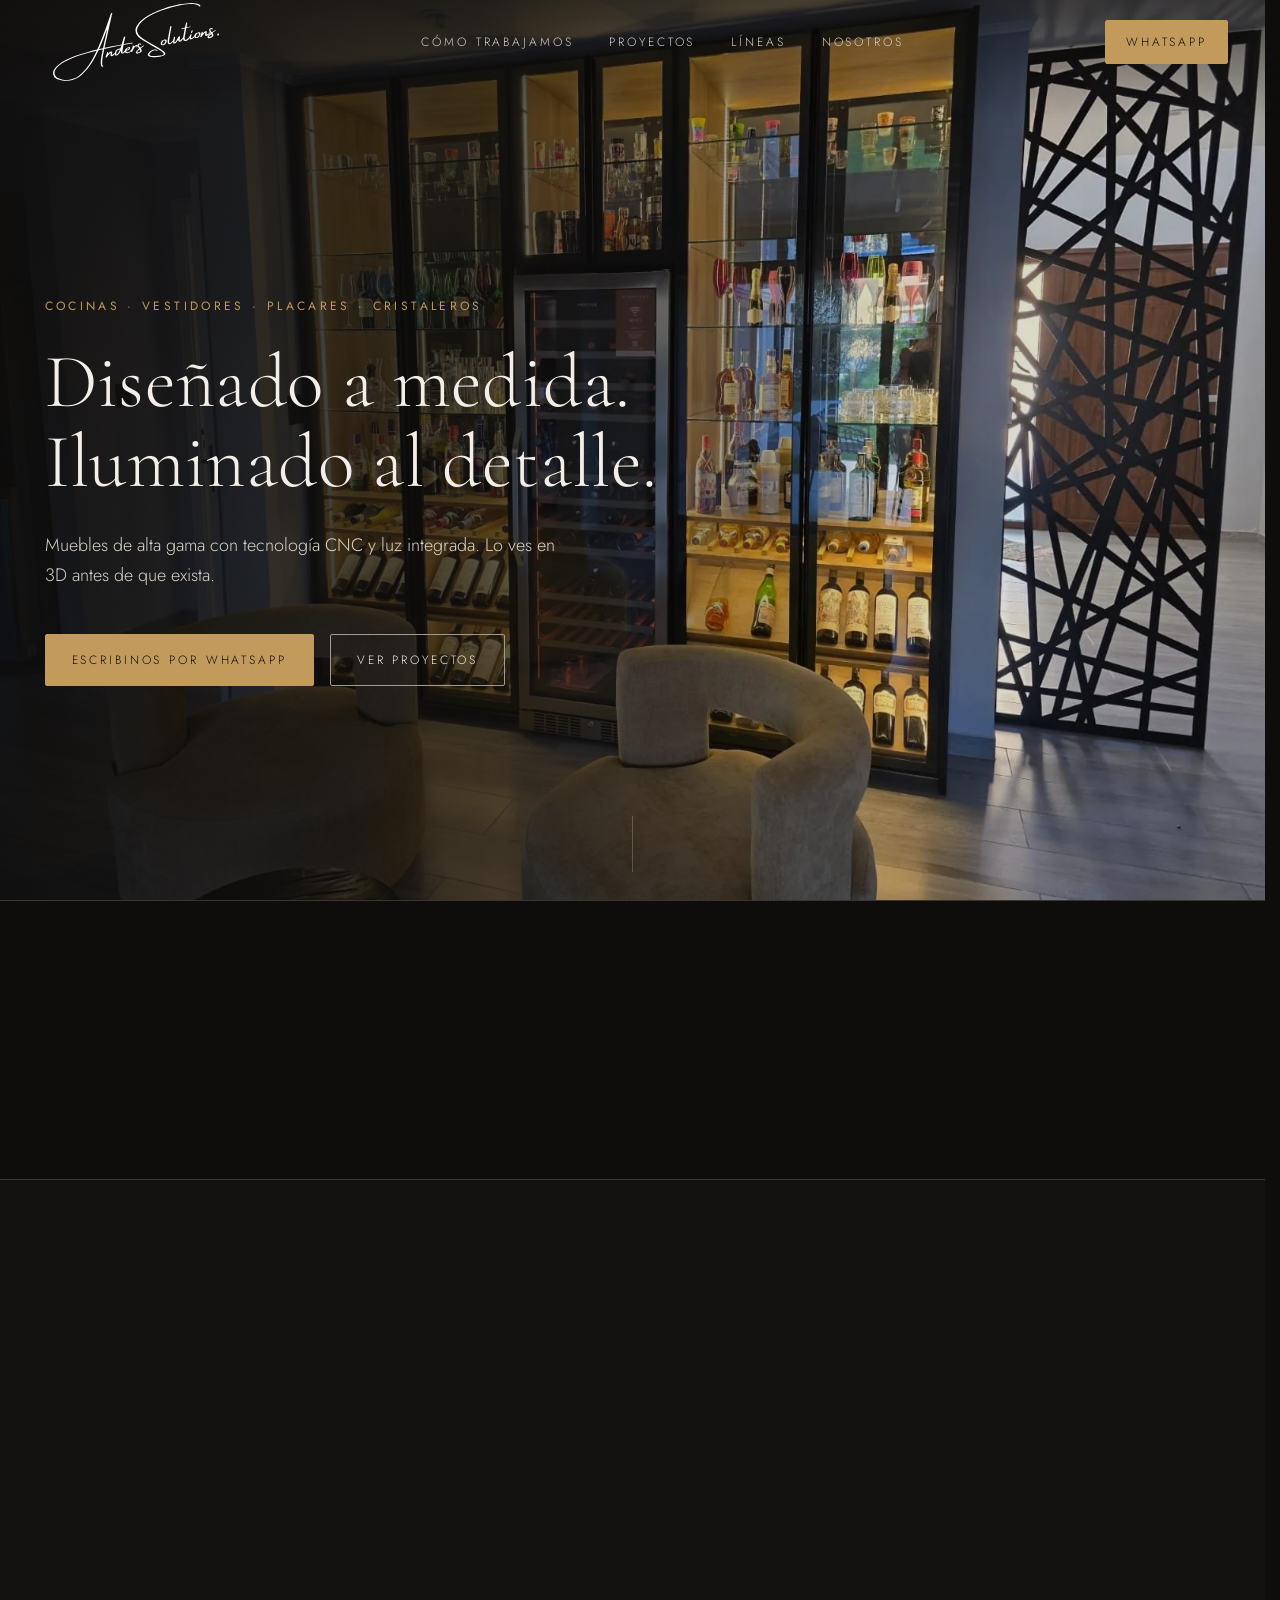
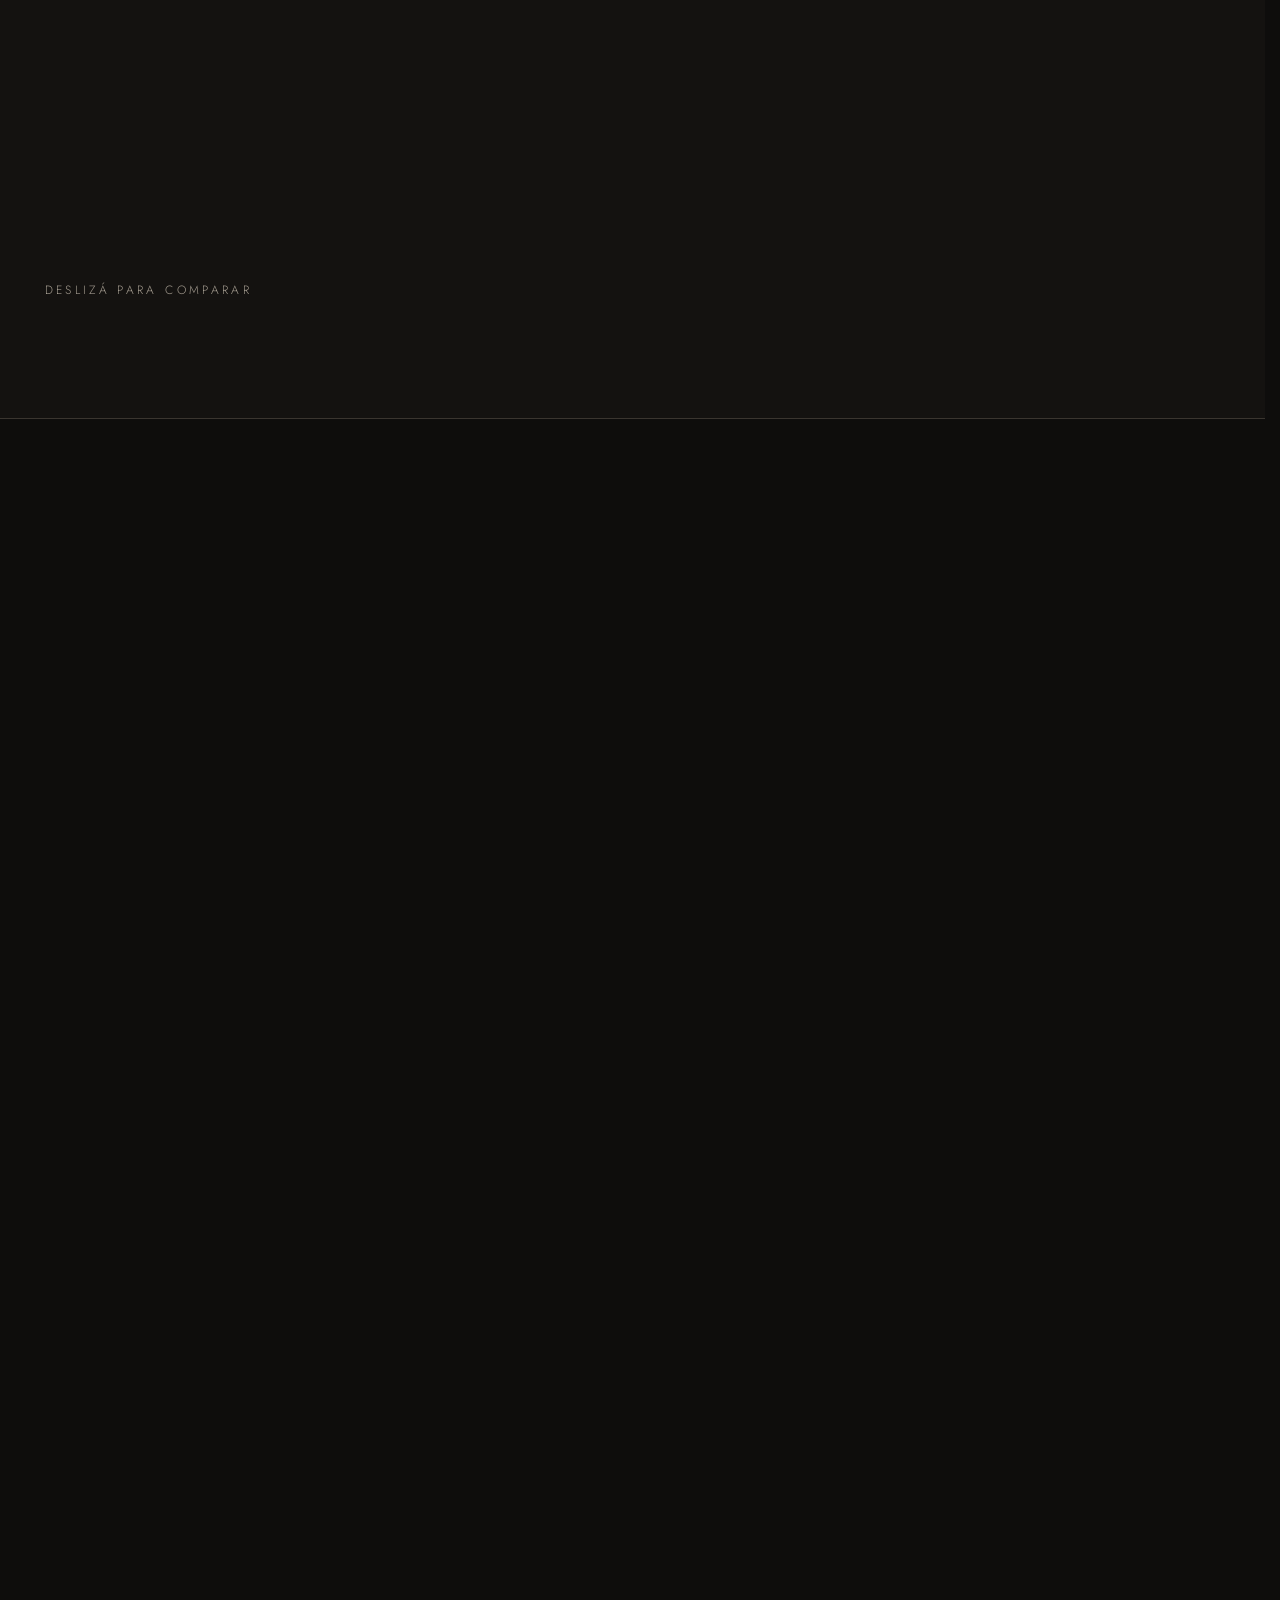
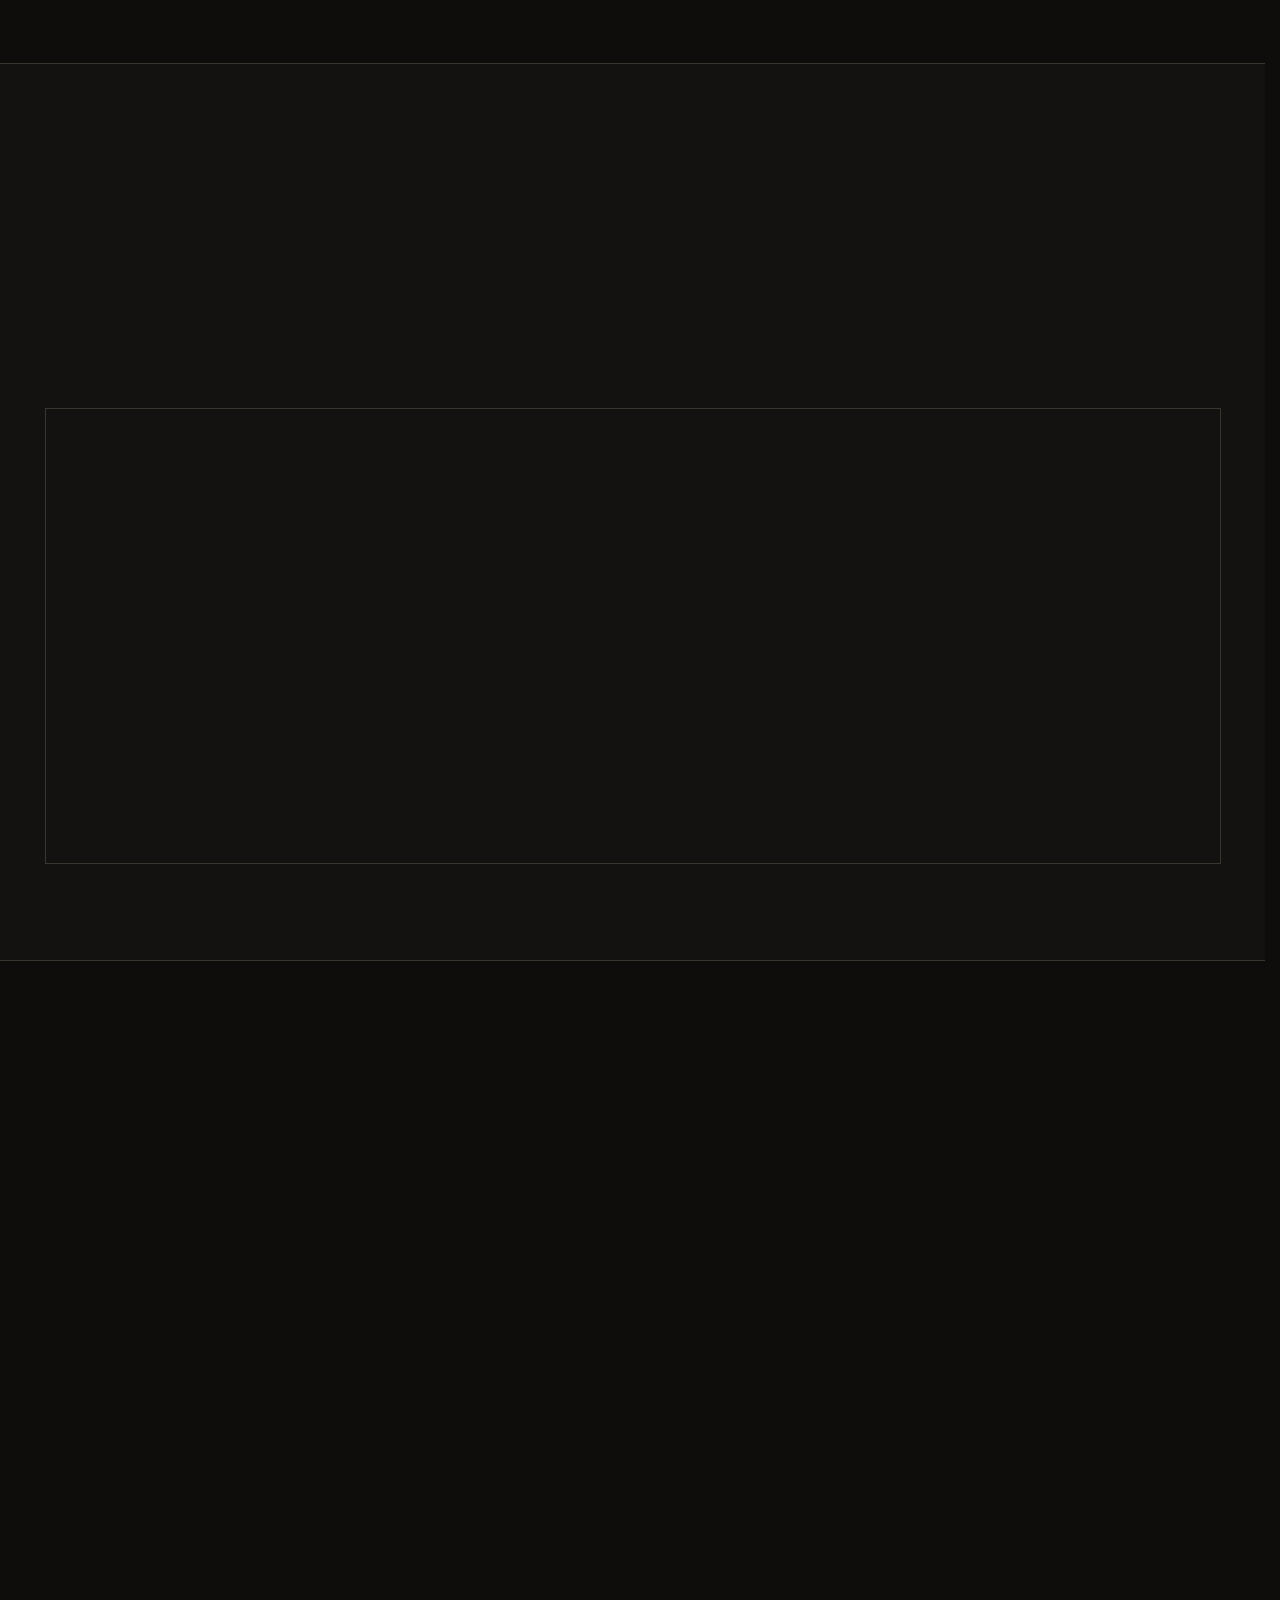
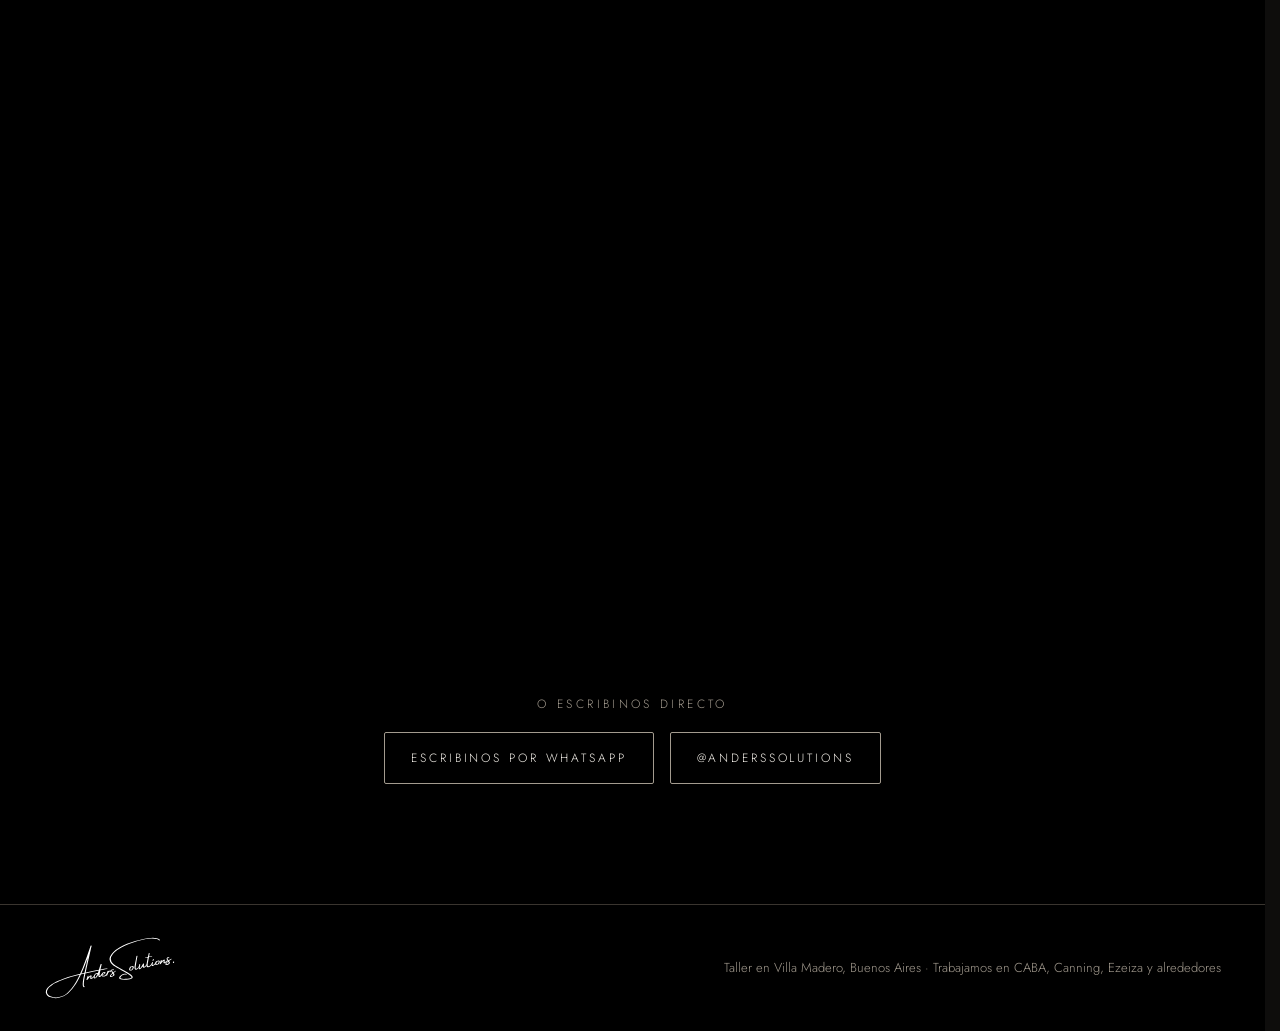
==== commit c2a39f3f: "Franja de videos del taller lista para activar, contraste del hero en tablet e ícono maskable - Comp" ====
--- a/index.html
+++ b/index.html
@@ -47,10 +47,10 @@
 <meta name="twitter:image:alt" content="Cristalero de perfil negro con vinoteca integrada, estantes de vidrio y luz cálida">
 <!-- Pone la clase .js antes del primer pintado (evita parpadeo). Su hash está en la CSP de arriba. -->
 <script>(function(d){d.classList.add('js');setTimeout(function(){if(!window.AS){d.classList.remove('js')}},4000)})(document.documentElement)</script>
-<link rel="stylesheet" href="css/site.css?v=202611121103">
-<link rel="stylesheet" href="css/galeria.css?v=202611121103">
-<link rel="stylesheet" href="css/interactivos.css?v=202611121103">
-<link rel="stylesheet" href="css/contacto.css?v=202611121103">
+<link rel="stylesheet" href="css/site.css?v=202611161510">
+<link rel="stylesheet" href="css/galeria.css?v=202611161510">
+<link rel="stylesheet" href="css/interactivos.css?v=202611161510">
+<link rel="stylesheet" href="css/contacto.css?v=202611161510">
 <script type="application/ld+json">{"@context": "https://schema.org", "@type": "HomeAndConstructionBusiness", "name": "AndersSolutions", "description": "Muebles de cocina, vestidores, placares y cristaleros a medida, de alta gama, con tecnología CNC y luz integrada.", "url": "https://anderssolutions.com.ar/", "logo": "https://anderssolutions.com.ar/img/favicon.png", "image": "https://anderssolutions.com.ar/img/og.jpg", "telephone": "+5491121872121", "address": {"@type": "PostalAddress", "addressLocality": "Villa Madero", "addressRegion": "Buenos Aires", "addressCountry": "AR"}, "areaServed": ["Ciudad Autónoma de Buenos Aires", "Canning", "Ezeiza", "Villa Madero"], "sameAs": ["https://instagram.com/anderssolutions"]}</script>
 </head>
 <body>
@@ -84,24 +84,27 @@
 
 <main id="contenido">
 
-<section id="inicio" class="hero">
+<section id="inicio" class="hero" data-video-marco>
 <div class="hero-media" aria-hidden="true">
 <div class="hero-bg"></div>
 <!--
   VIDEO DE PORTADA (opcional, hoy desactivado)
   Para activarlo:
    1. Subir los archivos a la carpeta video/ con estos nombres exactos:
-        video/portada.webm  (VP9, primero: más liviano)
-        video/portada.mp4   (H.264, respaldo para Safari/iPhone)
-      Recomendado: 8 a 15 segundos en loop, sin audio, 1280x720 o 1920x1080,
-      menos de 3 MB cada uno, plano lento y oscuro a la izquierda (ahí va el texto).
-   2. Borrar las dos líneas de apertura y cierre de este comentario, dejando solo la etiqueta video.
-  El video se carga desde js/site.js (atributo data-src): NO se descarga si el visitante
-  tiene activado "reducir movimiento" (prefers-reduced-motion) o "ahorro de datos" (Save-Data).
-  Mientras carga se ve la foto de fondo; el video aparece con un fundido cuando empieza a reproducirse.
-  Se mantiene detrás del degradado oscuro, así el texto sigue legible.
-
-<video class="hero-video" data-hero-video muted loop playsinline autoplay preload="metadata" poster="img/cristalero-vinoteca-calido-1600.webp">
+        video/portada.mp4   (H.264: obligatorio, anda en todos los navegadores)
+        video/portada.webm  (VP9: opcional, más liviano. Si no lo subís, borrá abajo
+                             la línea que dice portada.webm)
+      Recomendado: 8 a 15 segundos en loop, sin audio, hasta 1920 px de ancho,
+      4 MB como máximo, plano lento y oscuro a la izquierda (ahí va el texto).
+      Cómo exportarlo: LEEME.md, sección "Videos".
+   2. Borrar la línea de apertura (la de "VIDEO DE PORTADA") y la de cierre de este
+      comentario, dejando solo la etiqueta video.
+  Lo maneja js/site.js: NO se descarga si el visitante tiene "reducir movimiento" o
+  "ahorro de datos" (queda la foto); se pausa al bajar y sigue al volver; aparece con
+  un fundido sobre la foto de fondo y suma un botón discreto para pausarlo.
+  No lleva poster: la foto de fondo (hero-bg) ya está detrás.
+
+<video class="hero-video vid-video" data-video data-hero-video data-video-nombre="de portada" muted loop playsinline preload="none" width="1920" height="1080">
 <source data-src="video/portada.webm" type="video/webm">
 <source data-src="video/portada.mp4" type="video/mp4">
 </video>
@@ -242,6 +245,80 @@
 <p class="text-sm">Nuestro equipo lo coloca y lo deja funcionando.</p>
 </li>
 </ol>
+<!--
+  ======================================================================
+  VIDEOS DEL TALLER (franja debajo de los 4 pasos) — HOY DESACTIVADA
+  Hasta 4 clips cortos en loop, uno por paso. Con 0 clips no se ve nada;
+  con 1, 2, 3 o 4 se acomoda sola. "Fabricamos" es la protagonista: va
+  primera y más grande. En el celular es un carrusel de costado.
+
+  PARA ACTIVAR UN CLIP:
+  1. Subir a la carpeta video/ (crearla si no existe) el clip con su nombre exacto:
+       video/taller-1-escuchamos.mp4    video/taller-2-diseno.mp4
+       video/taller-3-fabricamos.mp4    video/taller-4-instalamos.mp4
+     y a img/ su poster (el primer cuadro del video): img/taller-N-poster.webp
+     (N = número del paso). Cómo exportarlos: LEEME.md, sección "Videos".
+     El poster se ve mientras el video carga, sin JavaScript y con "reducir movimiento".
+  2. Más abajo, en el bloque de ese clip, borrar su primera línea (la que dice
+     CLIP PASO N) y su última línea (la que cierra el comentario, debajo de figure).
+  3. El .webm es opcional (más liviano). Si NO lo subiste, borrar en ese bloque
+     la línea <source ... .webm ...>.
+  4. Cambiar el aria-label por una frase que describa lo que se ve en el video.
+  Nada se descarga mientras el bloque esté comentado. Con el bloque activo,
+  el video se baja recién cuando entra en pantalla (lo maneja js/site.js).
+  No usar style="" (la política de seguridad lo bloquea).
+  ======================================================================
+-->
+<div class="taller-franja" data-taller role="region" aria-label="Videos del taller">
+<!-- CLIP PASO 3 · FABRICAMOS (protagonista): borrar esta línea y la de cierre para activarlo
+<figure class="taller-clip taller-clip--pro">
+<div class="vid taller-media" data-video-marco>
+<img class="vid-poster" src="img/taller-3-poster.webp" width="1280" height="720" loading="lazy" decoding="async" alt="">
+<video class="vid-video" data-video data-video-nombre="de Fabricamos" muted loop playsinline preload="none" width="1280" height="720" aria-label="Centro de mecanizado CNC cortando una placa en el taller">
+<source data-src="video/taller-3-fabricamos.webm" type="video/webm">
+<source data-src="video/taller-3-fabricamos.mp4" type="video/mp4">
+</video>
+</div>
+<figcaption class="taller-pie"><span class="label">Paso 3</span> Fabricamos</figcaption>
+</figure>
+-->
+<!-- CLIP PASO 1 · ESCUCHAMOS: borrar esta línea y la de cierre para activarlo
+<figure class="taller-clip">
+<div class="vid taller-media" data-video-marco>
+<img class="vid-poster" src="img/taller-1-poster.webp" width="1280" height="720" loading="lazy" decoding="async" alt="">
+<video class="vid-video" data-video data-video-nombre="de Escuchamos" muted loop playsinline preload="none" width="1280" height="720" aria-label="Charla con el cliente sobre su espacio">
+<source data-src="video/taller-1-escuchamos.webm" type="video/webm">
+<source data-src="video/taller-1-escuchamos.mp4" type="video/mp4">
+</video>
+</div>
+<figcaption class="taller-pie"><span class="label">Paso 1</span> Escuchamos</figcaption>
+</figure>
+-->
+<!-- CLIP PASO 2 · DISEÑAMOS EN 3D: borrar esta línea y la de cierre para activarlo
+<figure class="taller-clip">
+<div class="vid taller-media" data-video-marco>
+<img class="vid-poster" src="img/taller-2-poster.webp" width="1280" height="720" loading="lazy" decoding="async" alt="">
+<video class="vid-video" data-video data-video-nombre="de Diseñamos en 3D" muted loop playsinline preload="none" width="1280" height="720" aria-label="Diseño 3D del mueble en la pantalla">
+<source data-src="video/taller-2-diseno.webm" type="video/webm">
+<source data-src="video/taller-2-diseno.mp4" type="video/mp4">
+</video>
+</div>
+<figcaption class="taller-pie"><span class="label">Paso 2</span> Diseñamos en 3D</figcaption>
+</figure>
+-->
+<!-- CLIP PASO 4 · INSTALAMOS: borrar esta línea y la de cierre para activarlo
+<figure class="taller-clip">
+<div class="vid taller-media" data-video-marco>
+<img class="vid-poster" src="img/taller-4-poster.webp" width="1280" height="720" loading="lazy" decoding="async" alt="">
+<video class="vid-video" data-video data-video-nombre="de Instalamos" muted loop playsinline preload="none" width="1280" height="720" aria-label="Armado e instalación del mueble">
+<source data-src="video/taller-4-instalamos.webm" type="video/webm">
+<source data-src="video/taller-4-instalamos.mp4" type="video/mp4">
+</video>
+</div>
+<figcaption class="taller-pie"><span class="label">Paso 4</span> Instalamos</figcaption>
+</figure>
+-->
+</div>
 </div>
 </section>
 
@@ -442,8 +519,17 @@
 </div>
 </div>
 <!-- PENDIENTE: esta foto (cocina-isla-varillada) también está en la galería de Proyectos. Reemplazar por una foto propia de Nosotros (taller, equipo o detalle de oficio). -->
-<figure class="about-media" data-reveal="fade" data-parallax>
+<figure class="about-media" data-reveal="fade" data-parallax data-video-marco>
 <img loading="lazy" src="img/cocina-isla-varillada-800.webp" srcset="img/cocina-isla-varillada-800.webp 800w, img/cocina-isla-varillada-1600.webp 1600w" sizes="(max-width: 760px) 100vw, 50vw" width="1600" height="1200" decoding="async" alt="Cocina grafito con isla varillada">
+<!-- VIDEO DE NOSOTROS (opcional, hoy desactivado): va encima de la foto, que hace de poster y de respaldo
+  Para activarlo: subir video/taller-nosotros.mp4 (y, opcional, video/taller-nosotros.webm;
+  si no lo subís, borrá abajo la línea .webm), cambiar el aria-label por lo que se ve
+  y borrar la línea de apertura de este comentario y la de cierre.
+<video class="vid-video" data-video data-video-nombre="del taller" muted loop playsinline preload="none" width="1280" height="720" aria-label="El taller trabajando">
+<source data-src="video/taller-nosotros.webm" type="video/webm">
+<source data-src="video/taller-nosotros.mp4" type="video/mp4">
+</video>
+-->
 </figure>
 </div>
 </section>
@@ -620,9 +706,9 @@
 <aside>
 <a class="wa-float" href="https://wa.me/5491121872121?text=Hola%2C%20quiero%20consultar%20por%20un%20mueble%20a%20medida." target="_blank" rel="noopener" aria-label="Escribinos por WhatsApp"><svg viewBox="0 0 24 24" fill="none" stroke="currentColor" stroke-width="1.8" stroke-linecap="round" stroke-linejoin="round" aria-hidden="true"><path d="M20 11.6a8.2 8.2 0 0 1-12.1 7.2L4 20l1.3-3.7A8.2 8.2 0 1 1 20 11.6z"/><path d="M9.2 8.6c.2-.4.5-.4.8-.4h.5c.2 0 .4.1.5.4l.6 1.5c.1.2 0 .5-.1.6l-.5.6c.6 1.1 1.4 1.9 2.5 2.5l.6-.5c.2-.2.4-.2.6-.1l1.5.6c.3.1.4.3.4.5v.5c0 .3-.1.6-.4.8-.6.4-1.4.5-2.2.2a8.6 8.6 0 0 1-4.7-4.7c-.3-.8-.2-1.6.2-2.3z"/></svg></a>
 </aside>
-<script src="js/site.js?v=202611121103" defer></script>
-<script src="js/galeria.js?v=202611121103" defer></script>
-<script src="js/interactivos.js?v=202611121103" defer></script>
-<script src="js/contacto.js?v=202611121103" defer></script>
+<script src="js/site.js?v=202611161510" defer></script>
+<script src="js/galeria.js?v=202611161510" defer></script>
+<script src="js/interactivos.js?v=202611161510" defer></script>
+<script src="js/contacto.js?v=202611161510" defer></script>
 </body>
 </html>
--- a/css/site.css
+++ b/css/site.css
@@ -196,6 +196,55 @@
 .js .step::before{content:"";position:absolute;left:0;right:0;top:-1px;height:1px;background:var(--bronce);transform:scaleX(var(--fill,0));transform-origin:left center;transition:transform .35s var(--ease)}
 .js .step:first-child{--fill:1}
 
+/* ---------- Videos (componente común: portada, taller y nosotros) ----------
+   Comportamiento en js/site.js (sección 5). Sin JS se ve el poster. */
+.vid{position:relative;overflow:hidden;background:var(--superficie)}
+.vid-video{display:block}
+/* Sin JavaScript el navegador mostraría los controles nativos del video sobre el poster: se oculta */
+html:not(.js) .vid-video{display:none}
+.vid .vid-poster,.vid .vid-video{position:absolute;inset:0;display:block;width:100%;height:100%;object-fit:cover}
+/* Fundido al arrancar: transparente sobre su poster hasta que reproduce */
+.vid-video.vid-espera{opacity:0;transition:opacity 1.2s var(--ease)}
+.vid-video.vid-espera.is-playing{opacity:1}
+/* Botón de pausa/reproducción: discreto, aparece cuando el video arranca */
+.vid-pausa{position:absolute;right:12px;bottom:12px;z-index:2;display:flex;align-items:center;justify-content:center;width:40px;height:40px;margin:0;padding:0;box-sizing:border-box;border:1px solid rgba(243,239,232,.3);border-radius:2px;background:rgba(14,13,12,.55);color:var(--texto);cursor:pointer;opacity:.8;-webkit-tap-highlight-color:transparent;transition:opacity .5s var(--ease),border-color .5s var(--ease),color .5s var(--ease)}
+.vid-pausa[hidden]{display:none}
+.vid-pausa svg{display:block;width:12px;height:12px}
+.vid-pausa:hover,.vid-pausa:focus-visible{opacity:1;border-color:var(--bronce);color:var(--bronce-claro)}
+.vid-pausa--portada{right:32px;bottom:28px}
+
+/* ---------- Videos del taller (franja de "Cómo trabajamos") ----------
+   Hasta 4 clips. El de "Fabricamos" (taller-clip--pro) va primero en el HTML
+   y es el protagonista. Con 0 clips la franja no ocupa lugar.
+   Proporciones en escritorio:
+     1 clip            → una sola banda 2:1
+     protagonista + 1  → protagonista ancho (2/3) y el otro al lado, misma altura
+     protagonista + 2/3→ protagonista arriba a todo el ancho y el resto en fila abajo
+     sin protagonista  → todos en fila, del mismo tamaño
+   En celular: carrusel horizontal con scroll-snap (con 1 clip, a todo el ancho). */
+.taller-franja{display:flex;flex-wrap:wrap;gap:24px 16px}
+.taller-franja:has(>.taller-clip){margin-top:72px}
+.taller-clip{flex:1 1 0;min-width:0;margin:0;display:flex;flex-direction:column}
+.taller-media{aspect-ratio:4/3}
+.taller-pie{display:flex;align-items:baseline;gap:14px;padding-top:14px;font-family:var(--serif);font-size:20px;line-height:26px;font-weight:400;color:var(--texto-2)}
+.taller-pie .label{font-family:var(--sans);font-size:11px;line-height:14px}
+@media (min-width:761px){
+  /* 1 clip */
+  .taller-clip:only-child .taller-media{aspect-ratio:2/1;max-height:72vh}
+  /* protagonista + 1 */
+  .taller-clip--pro:first-child:nth-last-child(2){flex-grow:2}
+  .taller-clip--pro:first-child:nth-last-child(2) .taller-media{aspect-ratio:16/9}
+  .taller-clip--pro:first-child:nth-last-child(2)~.taller-clip .taller-media{aspect-ratio:auto;flex:1 1 auto;min-height:0}
+  /* protagonista + 2 o 3 */
+  .taller-clip--pro:first-child:nth-last-child(n+3){flex-basis:100%}
+  .taller-clip--pro:first-child:nth-last-child(n+3) .taller-media{aspect-ratio:21/9}
+  .taller-clip--pro:first-child:nth-last-child(3)~.taller-clip .taller-media{aspect-ratio:16/9}
+  .taller-clip--pro:first-child:nth-last-child(4)~.taller-clip .taller-media{aspect-ratio:3/2}
+  /* sin protagonista, 4 en fila */
+  .taller-clip:first-child:not(.taller-clip--pro):nth-last-child(4) .taller-media,
+  .taller-clip:first-child:not(.taller-clip--pro):nth-last-child(4)~.taller-clip .taller-media{aspect-ratio:1/1}
+}
+
 /* ---------- Nosotros ---------- */
 .section-about{padding:96px 0 120px;border-top:1px solid var(--linea)}
 /* Líneas (con filete abajo) queda justo arriba de Nosotros: evitar filete doble */
@@ -205,8 +254,10 @@
 .signature{display:inline-flex;flex-direction:column;align-items:flex-end}
 .signature-by{margin-top:4px;font-size:11px;line-height:14px;letter-spacing:.36em;text-transform:uppercase;color:var(--mudo)}
 .signature-by-small{text-transform:none;letter-spacing:.08em;margin-right:6px}
-.about-media{margin:0;height:560px;overflow:hidden;background:var(--superficie)}
+.about-media{position:relative;margin:0;height:560px;overflow:hidden;background:var(--superficie)}
 .about-media img{width:100%;height:100%;object-fit:cover;display:block}
+/* Video opcional del taller: va encima de la foto, que queda de respaldo */
+.about-media .vid-video{position:absolute;inset:0;width:100%;height:100%;object-fit:cover}
 
 /* ---------- Contacto ---------- */
 .section-contact{padding:120px 0;background:var(--negro);text-align:center}
@@ -272,8 +323,8 @@
   .hero-bg{animation:as-kenburns 36s ease-in-out infinite alternate}
   .hero-scroll-dot{animation:as-scroll 2.8s var(--ease) 2s infinite}
 
-  /* Parallax leve de la foto de Nosotros (valor desde site.js) */
-  .js .about-media img{transform:translate3d(0,var(--parallax,0px),0) scale(1.1);will-change:transform}
+  /* Parallax leve de la foto (y del video, si lo hay) de Nosotros (valor desde site.js) */
+  .js .about-media img,.js .about-media .vid-video{transform:translate3d(0,var(--parallax,0px),0) scale(1.1);will-change:transform}
 
   /* Menú móvil: links entran escalonados */
   .js .mobile-menu-links a,.js .mobile-menu-cta{opacity:0;transform:translate3d(0,16px,0);transition:opacity .6s var(--ease),transform .6s var(--ease)}
@@ -309,6 +360,17 @@
 }
 
 /* =========================================================
+   Tablet (761–1199px): el texto del hero ocupa casi todo el ancho y
+   quedaba sobre la parte iluminada del cristalero. Degradado más parejo
+   y foto corrida a la derecha para que el texto mantenga el contraste.
+   (Celular y escritorio grande no cambian.)
+   ========================================================= */
+@media (min-width:761px) and (max-width:1199px){
+  .hero-bg{background-position:72% center;transform-origin:72% 45%}
+  .hero-shade{background:linear-gradient(90deg,rgba(14,13,12,.94) 0%,rgba(14,13,12,.9) 55%,rgba(14,13,12,.68) 80%,rgba(14,13,12,.42) 100%)}
+}
+
+/* =========================================================
    Móvil (≤760px)
    ========================================================= */
 @media (max-width:760px){
@@ -329,6 +391,17 @@
 
   .wa-float{display:flex}
 
+  /* Videos del taller: carrusel horizontal (se ve asomar el siguiente) */
+  .taller-franja{flex-wrap:nowrap;gap:12px;margin-left:-20px;margin-right:-20px;padding:0 20px;overflow-x:auto;overscroll-behavior-x:contain;scroll-snap-type:x mandatory;scroll-padding:0 20px;scrollbar-width:none}
+  .taller-franja::-webkit-scrollbar{display:none}
+  .taller-franja:has(>.taller-clip){margin-top:48px}
+  .taller-franja .taller-clip{flex:0 0 84%;scroll-snap-align:start}
+  .taller-franja .taller-clip:only-child{flex-basis:100%}
+  .taller-franja .taller-clip:only-child .taller-media{aspect-ratio:16/10}
+  .taller-franja:focus-visible{outline:2px solid var(--bronce);outline-offset:4px}
+  .taller-pie{font-size:18px;line-height:24px;padding-top:12px}
+  .vid-pausa--portada{right:20px;bottom:20px}
+
   /* Header compacto para que entren firma + WhatsApp + menú */
   .header-bar{gap:12px}
   .wm--header{width:140px;height:66px}
